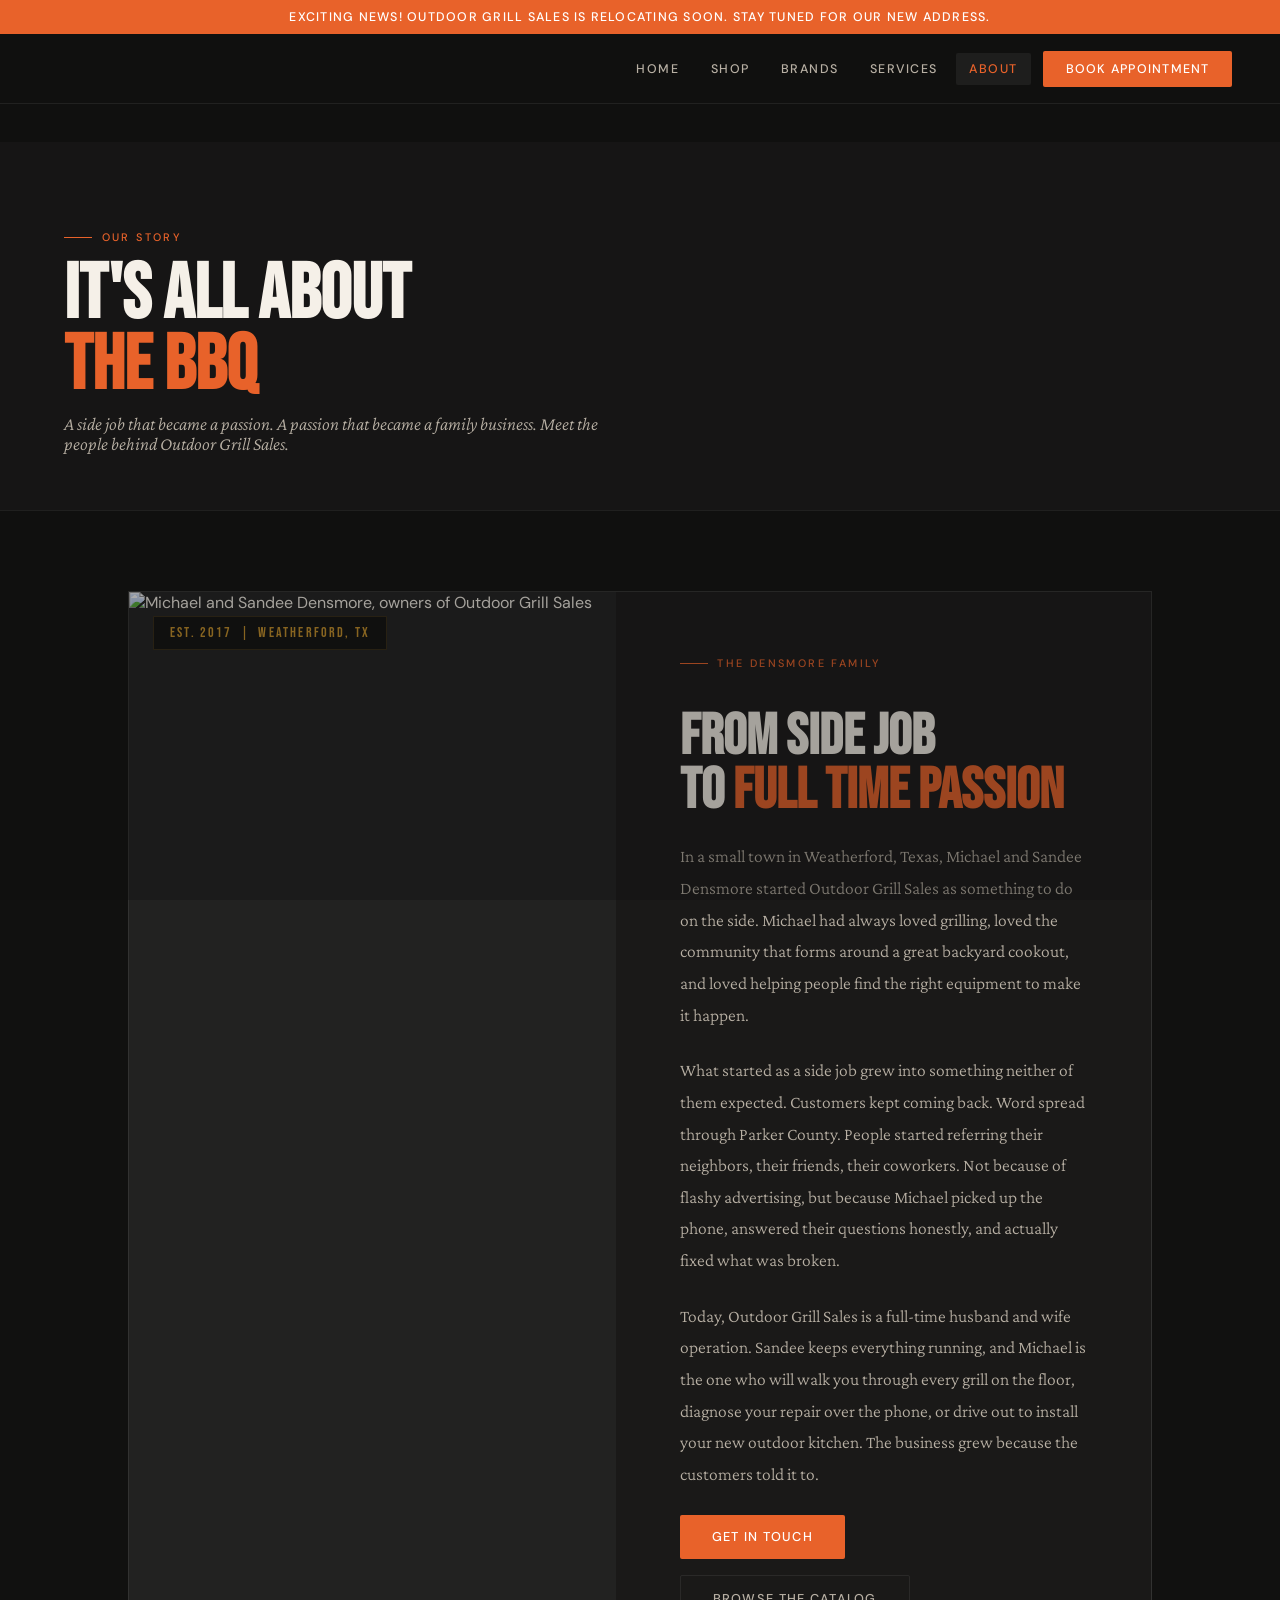
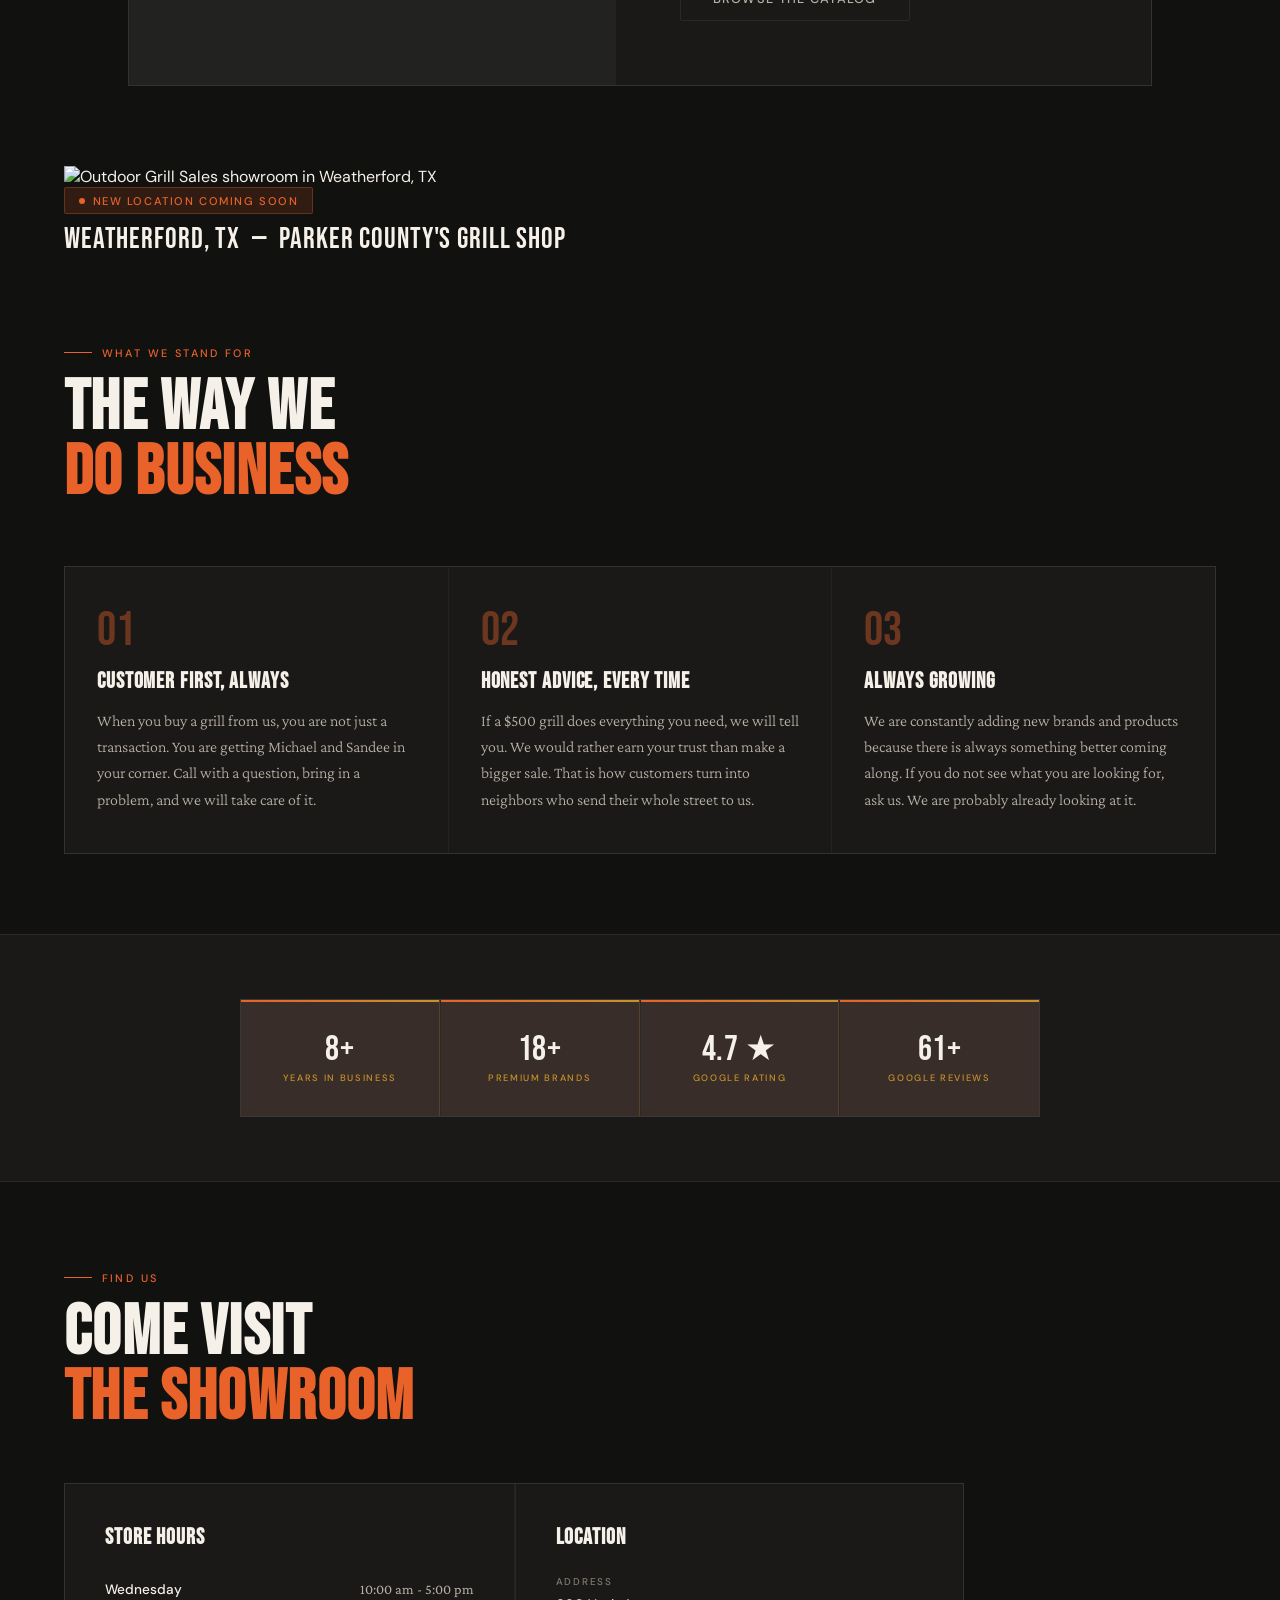
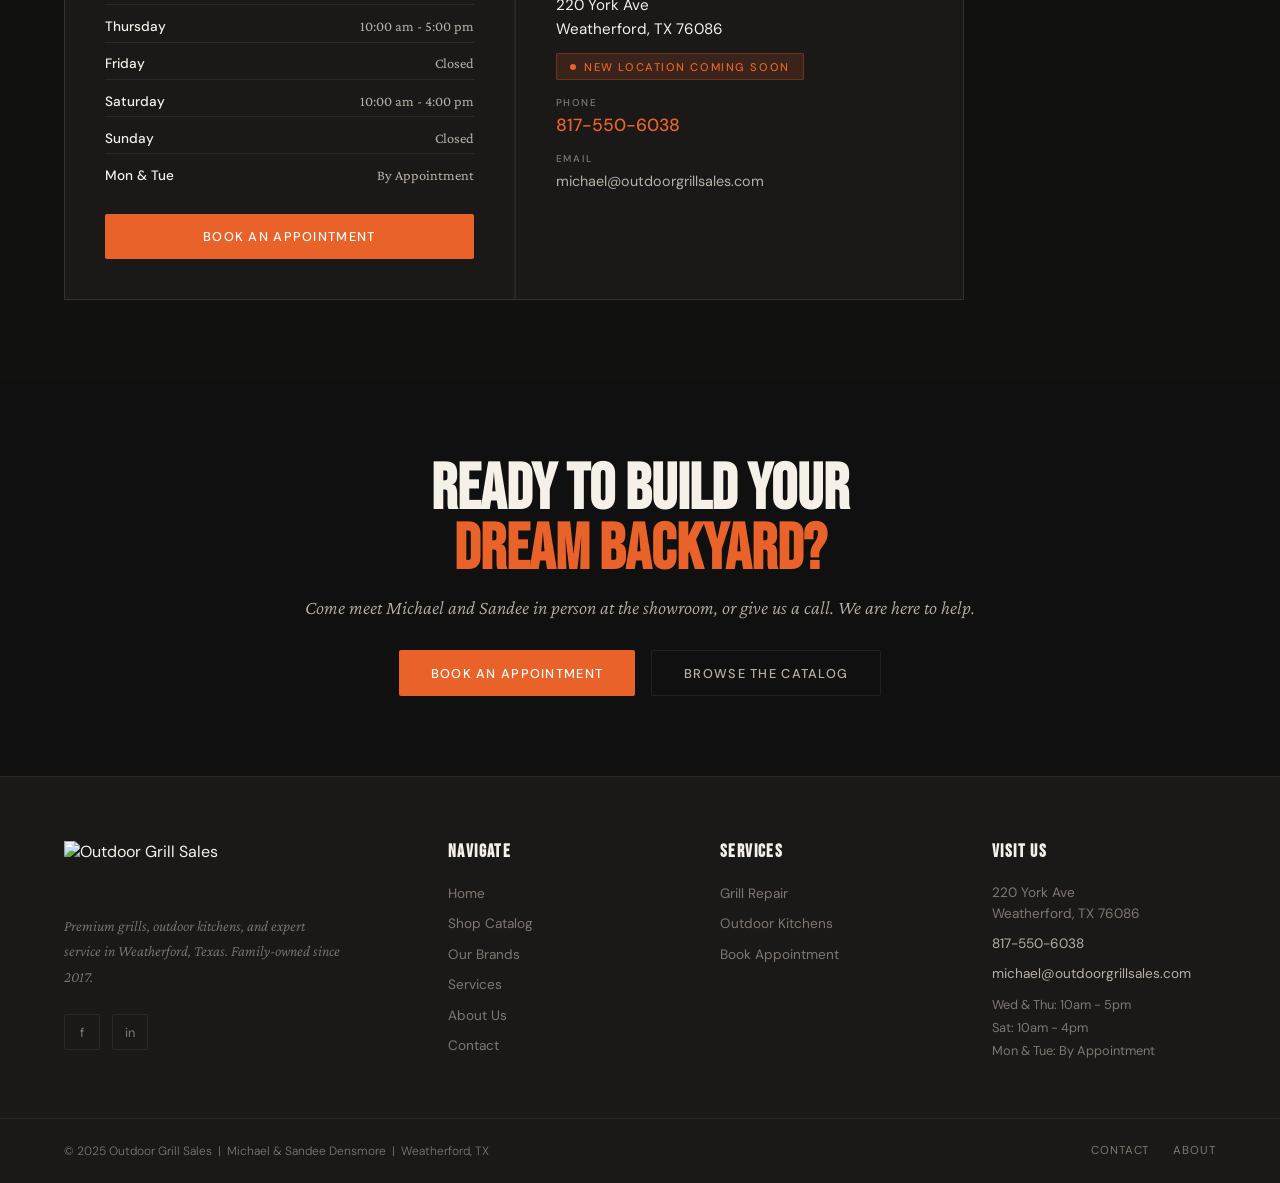
==== about.html @ 281641bd "Update about.html" ====
<!DOCTYPE html>
<html lang="en">
<head>
  <meta charset="UTF-8">
  <meta name="viewport" content="width=device-width, initial-scale=1.0">
  <title>About Michael &amp; Sandee | Outdoor Grill Sales — Weatherford, TX</title>
  <meta name="description" content="Meet Michael and Sandee Densmore, the husband and wife team behind Outdoor Grill Sales in Weatherford, TX. Family-owned and customer-first since 2017.">
  <link rel="stylesheet" href="style.css">
  <link rel="icon" href="assets/logo.png" type="image/png">
</head>
<body>

<div id="progress-bar"></div>
<div id="announce-banner" style="display:none;"><span class="banner-text"></span></div>

<nav>
  <a href="index.html" class="nav-logo">
    <img src="assets/logo.png" alt="Outdoor Grill Sales" onerror="this.style.display='none'">
  </a>
  <ul class="nav-links">
    <li><a href="index.html">Home</a></li>
    <li><a href="catalog.html">Shop</a></li>
    <li><a href="brands.html">Brands</a></li>
    <li><a href="services.html">Services</a></li>
    <li><a href="about.html" class="active">About</a></li>
    <li><a href="contact.html" class="nav-cta">Book Appointment</a></li>
  </ul>
  <button class="nav-hamburger" id="nav-hamburger" aria-label="Open menu">
    <span></span><span></span><span></span>
  </button>
</nav>

<div class="nav-drawer" id="nav-drawer">
  <a href="index.html">Home</a>
  <a href="catalog.html">Shop</a>
  <a href="brands.html">Brands</a>
  <a href="services.html">Services</a>
  <a href="about.html" class="active">About</a>
  <a href="contact.html" class="drawer-cta">Book Appointment</a>
  <span class="drawer-contact">817-550-6038 &nbsp;|&nbsp; Weatherford, TX</span>
</div>

<div class="page-top">

  <div class="page-hero">
    <div class="page-hero-content">
      <div class="section-label">Our Story</div>
      <h1 class="page-hero-title">It's All About<br><span>the BBQ</span></h1>
      <p class="page-hero-sub">A side job that became a passion. A passion that became a family business. Meet the people behind Outdoor Grill Sales.</p>
    </div>
  </div>

  <!-- STORY SECTION -->
  <section style="padding:5rem 4rem;">
    <div class="about-story reveal">
      <div class="about-story-img">
        <img src="assets/michael-sandee.jpg" alt="Michael and Sandee Densmore, owners of Outdoor Grill Sales">
        <div class="about-story-badge">Est. 2017 &nbsp;|&nbsp; Weatherford, TX</div>
      </div>
      <div class="about-story-content">
        <div class="section-label">The Densmore Family</div>
        <h2>From Side Job<br>to <span>Full Time Passion</span></h2>
        <p>
          In a small town in Weatherford, Texas, Michael and Sandee Densmore started Outdoor Grill Sales as something to do on the side. Michael had always loved grilling, loved the community that forms around a great backyard cookout, and loved helping people find the right equipment to make it happen.
        </p>
        <p>
          What started as a side job grew into something neither of them expected. Customers kept coming back. Word spread through Parker County. People started referring their neighbors, their friends, their coworkers. Not because of flashy advertising, but because Michael picked up the phone, answered their questions honestly, and actually fixed what was broken.
        </p>
        <p>
          Today, Outdoor Grill Sales is a full-time husband and wife operation. Sandee keeps everything running, and Michael is the one who will walk you through every grill on the floor, diagnose your repair over the phone, or drive out to install your new outdoor kitchen. The business grew because the customers told it to.
        </p>
        <div style="display:flex; gap:1rem; flex-wrap:wrap;">
          <a href="contact.html" class="btn-primary">Get in Touch</a>
          <a href="catalog.html" class="btn-ghost">Browse the Catalog</a>
        </div>
      </div>
    </div>
  </section>

  <!-- STORE PHOTO -->
  <section style="padding:0 4rem;">
    <div class="store-front-wrap">
      <img src="assets/store-front.jpg" alt="Outdoor Grill Sales showroom in Weatherford, TX">
      <div style="position:absolute; inset:0; background:rgba(17,17,16,0.35);"></div>
      <div class="store-badge">
        <div class="relocating-badge">New Location Coming Soon</div>
        <div style="font-family:'Bebas Neue',sans-serif; font-size:1.8rem; letter-spacing:0.03em; margin-top:0.5rem;">Weatherford, TX &nbsp;&mdash;&nbsp; Parker County's Grill Shop</div>
      </div>
    </div>
  </section>

  <!-- VALUES -->
  <section style="padding:5rem 4rem;">
    <div class="section-label reveal">What We Stand For</div>
    <h2 class="section-title reveal reveal-delay-1">The Way We<br><span>Do Business</span></h2>
    <div style="height:2.5rem;"></div>
    <div class="about-values reveal reveal-delay-2" style="margin:0;">
      <div class="about-value">
        <div class="about-value-num">01</div>
        <h3>Customer First, Always</h3>
        <p>When you buy a grill from us, you are not just a transaction. You are getting Michael and Sandee in your corner. Call with a question, bring in a problem, and we will take care of it.</p>
      </div>
      <div class="about-value">
        <div class="about-value-num">02</div>
        <h3>Honest Advice, Every Time</h3>
        <p>If a $500 grill does everything you need, we will tell you. We would rather earn your trust than make a bigger sale. That is how customers turn into neighbors who send their whole street to us.</p>
      </div>
      <div class="about-value">
        <div class="about-value-num">03</div>
        <h3>Always Growing</h3>
        <p>We are constantly adding new brands and products because there is always something better coming along. If you do not see what you are looking for, ask us. We are probably already looking at it.</p>
      </div>
    </div>
  </section>

  <!-- STATS BAND -->
  <section style="padding:4rem; background:var(--charcoal-2); border-top:1px solid var(--border); border-bottom:1px solid var(--border);">
    <div style="display:grid; grid-template-columns:repeat(auto-fit, minmax(160px, 1fr)); gap:1px; background:var(--border); border:1px solid var(--border); max-width:800px; margin:0 auto;">
      <div class="hero-stat reveal" style="text-align:center; padding:2rem;">
        <div class="hero-stat-num" data-count="8" data-suffix="+" data-duration="1400">8+</div>
        <div class="hero-stat-label">Years in Business</div>
      </div>
      <div class="hero-stat reveal reveal-delay-1" style="text-align:center; padding:2rem;">
        <div class="hero-stat-num" data-count="18" data-suffix="+" data-duration="1500">18+</div>
        <div class="hero-stat-label">Premium Brands</div>
      </div>
      <div class="hero-stat reveal reveal-delay-2" style="text-align:center; padding:2rem;">
        <div class="hero-stat-num">4.7 &#9733;</div>
        <div class="hero-stat-label">Google Rating</div>
      </div>
      <div class="hero-stat reveal reveal-delay-3" style="text-align:center; padding:2rem; border-right:none;">
        <div class="hero-stat-num" data-count="61" data-suffix="+" data-duration="1600">61+</div>
        <div class="hero-stat-label">Google Reviews</div>
      </div>
    </div>
  </section>

  <!-- HOURS AND LOCATION -->
  <section style="padding:5rem 4rem;">
    <div class="section-label reveal">Find Us</div>
    <h2 class="section-title reveal reveal-delay-1">Come Visit<br><span>the Showroom</span></h2>
    <div style="height:2rem;"></div>
    <div style="display:grid; grid-template-columns:1fr 1fr; gap:1px; background:var(--border); border:1px solid var(--border); max-width:900px;" class="reveal reveal-delay-2">
      <div style="background:var(--charcoal-2); padding:2.5rem;">
        <h3 style="font-family:'Bebas Neue',sans-serif; font-size:1.4rem; letter-spacing:0.04em; margin-bottom:1.5rem;">Store Hours</h3>
        <div class="hours-grid">
          <div class="hours-row"><span class="day">Wednesday</span><span class="time">10:00 am - 5:00 pm</span></div>
          <div class="hours-row"><span class="day">Thursday</span><span class="time">10:00 am - 5:00 pm</span></div>
          <div class="hours-row"><span class="day">Friday</span><span class="time">Closed</span></div>
          <div class="hours-row"><span class="day">Saturday</span><span class="time">10:00 am - 4:00 pm</span></div>
          <div class="hours-row"><span class="day">Sunday</span><span class="time">Closed</span></div>
          <div class="hours-row"><span class="day">Mon &amp; Tue</span><span class="time">By Appointment</span></div>
        </div>
        <div style="margin-top:1.5rem;">
          <a href="contact.html" class="btn-primary" style="width:100%; justify-content:center;">Book an Appointment</a>
        </div>
      </div>
      <div style="background:var(--charcoal-2); padding:2.5rem; border-left:1px solid var(--border);">
        <h3 style="font-family:'Bebas Neue',sans-serif; font-size:1.4rem; letter-spacing:0.04em; margin-bottom:1.5rem;">Location</h3>
        <div style="display:flex; flex-direction:column; gap:1rem;">
          <div>
            <div style="font-size:0.62rem; letter-spacing:0.18em; text-transform:uppercase; color:var(--text-dim); margin-bottom:0.3rem; font-weight:500;">Address</div>
            <div style="font-size:0.95rem; line-height:1.6;">220 York Ave<br>Weatherford, TX 76086</div>
            <div class="relocating-badge" style="margin-top:0.75rem;">New Location Coming Soon</div>
          </div>
          <div>
            <div style="font-size:0.62rem; letter-spacing:0.18em; text-transform:uppercase; color:var(--text-dim); margin-bottom:0.3rem; font-weight:500;">Phone</div>
            <a href="tel:8175506038" style="font-size:1.1rem; color:var(--ember); font-weight:500;">817-550-6038</a>
          </div>
          <div>
            <div style="font-size:0.62rem; letter-spacing:0.18em; text-transform:uppercase; color:var(--text-dim); margin-bottom:0.3rem; font-weight:500;">Email</div>
            <a href="mailto:michael@outdoorgrillsales.com" style="font-size:0.9rem; color:var(--text-muted); transition:color 0.2s;" onmouseover="this.style.color='var(--ember)'" onmouseout="this.style.color='var(--text-muted)'">michael@outdoorgrillsales.com</a>
          </div>
        </div>
      </div>
    </div>
  </section>

  <!-- CTA -->
  <div class="cta-band">
    <div class="cta-band-content">
      <h2>Ready to Build Your<br><span style="color:var(--ember);">Dream Backyard?</span></h2>
      <p>Come meet Michael and Sandee in person at the showroom, or give us a call. We are here to help.</p>
      <div class="cta-band-actions">
        <a href="contact.html" class="btn-primary">Book an Appointment</a>
        <a href="catalog.html" class="btn-ghost">Browse the Catalog</a>
      </div>
    </div>
  </div>

</div>

<footer>
  <div class="footer-top">
    <div class="footer-brand">
      <img src="assets/logo.png" alt="Outdoor Grill Sales">
      <p>Premium grills, outdoor kitchens, and expert service in Weatherford, Texas. Family-owned since 2017.</p>
      <div class="footer-social">
        <a href="https://www.facebook.com/outdoorgrillsales" target="_blank" rel="noopener" title="Facebook">f</a>
        <a href="https://www.instagram.com/outdoorgrillsales1" target="_blank" rel="noopener" title="Instagram">in</a>
      </div>
    </div>
    <div class="footer-col">
      <h4>Navigate</h4>
      <ul>
        <li><a href="index.html">Home</a></li>
        <li><a href="catalog.html">Shop Catalog</a></li>
        <li><a href="brands.html">Our Brands</a></li>
        <li><a href="services.html">Services</a></li>
        <li><a href="about.html">About Us</a></li>
        <li><a href="contact.html">Contact</a></li>
      </ul>
    </div>
    <div class="footer-col">
      <h4>Services</h4>
      <ul>
        <li><a href="services.html">Grill Repair</a></li>
        <li><a href="services.html#install">Outdoor Kitchens</a></li>
        <li><a href="contact.html">Book Appointment</a></li>
      </ul>
    </div>
    <div class="footer-col">
      <h4>Visit Us</h4>
      <div class="footer-contact-item">220 York Ave<br>Weatherford, TX 76086</div>
      <div class="footer-contact-item"><a href="tel:8175506038">817-550-6038</a></div>
      <div class="footer-contact-item"><a href="mailto:michael@outdoorgrillsales.com">michael@outdoorgrillsales.com</a></div>
      <div class="footer-contact-item" style="margin-top:0.5rem; font-size:0.8rem; line-height:1.8; color:var(--text-dim);">
        Wed &amp; Thu: 10am - 5pm<br>Sat: 10am - 4pm<br>Mon &amp; Tue: By Appointment
      </div>
    </div>
  </div>
  <div class="footer-bottom">
    <div class="footer-copy">&copy; 2025 Outdoor Grill Sales &nbsp;|&nbsp; Michael &amp; Sandee Densmore &nbsp;|&nbsp; Weatherford, TX</div>
    <div class="footer-bottom-links"><a href="contact.html">Contact</a><a href="about.html">About</a></div>
  </div>
</footer>

<button id="back-top" aria-label="Back to top">&#8593;</button>
<script src="nav.js"></script>
<script src="script.js"></script>
</body>
</html>
---- style.css ----
/* ============================================================
   OUTDOOR GRILL SALES — style.css
   Warm, premium, Texas outdoor living aesthetic
   Fonts: Bebas Neue (headlines) + Crimson Pro (body)
   ============================================================ */

@import url('https://fonts.googleapis.com/css2?family=Bebas+Neue&family=Crimson+Pro:ital,wght@0,300;0,400;0,500;0,600;1,300;1,400&family=DM+Sans:wght@300;400;500&display=swap');

/* ─────────────────────────────────────────────
   CSS VARIABLES
   ───────────────────────────────────────────── */
:root {
  --ember:        #E8622A;
  --ember-light:  #F07848;
  --ember-dim:    #A04018;
  --ember-glow:   rgba(232, 98, 42, 0.15);
  --gold:         #C8922A;
  --gold-light:   #DBA840;
  --charcoal:     #111110;
  --charcoal-2:   #1A1918;
  --charcoal-3:   #222120;
  --charcoal-4:   #2C2B29;
  --smoke:        #3A3835;
  --border:       rgba(255, 255, 255, 0.07);
  --border-warm:  rgba(200, 146, 42, 0.2);
  --text:         #F5F0E8;
  --text-muted:   #B8B0A4;
  --text-dim:     #807870;
  --white:        #FFFFFF;
}

/* ─────────────────────────────────────────────
   RESET & BASE
   ───────────────────────────────────────────── */
*, *::before, *::after {
  box-sizing: border-box;
  margin: 0;
  padding: 0;
}

html {
  scroll-behavior: smooth;
  font-size: 16px;
}

body {
  font-family: 'DM Sans', sans-serif;
  background: var(--charcoal);
  color: var(--text);
  overflow-x: hidden;
  -webkit-font-smoothing: antialiased;
  -moz-osx-font-smoothing: grayscale;
}

img {
  max-width: 100%;
  display: block;
}

a {
  text-decoration: none;
  color: inherit;
}

ul {
  list-style: none;
}

/* ─────────────────────────────────────────────
   SCROLL PROGRESS BAR
   ───────────────────────────────────────────── */
#progress-bar {
  position: fixed;
  top: 0; left: 0;
  z-index: 300;
  height: 3px;
  width: 0%;
  background: linear-gradient(90deg, var(--ember), var(--gold));
  transition: width 0.1s linear;
}

/* ─────────────────────────────────────────────
   ANNOUNCEMENT BANNER (relocation notice)
   ───────────────────────────────────────────── */
#announce-banner {
  background: var(--ember);
  color: #fff;
  text-align: center;
  padding: 0.55rem 2rem;
  font-size: 0.78rem;
  letter-spacing: 0.1em;
  text-transform: uppercase;
  font-weight: 500;
  position: relative;
  z-index: 200;
}

#announce-banner a {
  color: #fff;
  text-decoration: underline;
  text-underline-offset: 3px;
}

/* ─────────────────────────────────────────────
   NAVIGATION
   ───────────────────────────────────────────── */
nav {
  position: fixed;
  top: 0; left: 0; right: 0;
  z-index: 100;
  display: flex;
  align-items: center;
  justify-content: space-between;
  padding: 0 3rem;
  height: 72px;
  background: rgba(17, 17, 16, 0.95);
  backdrop-filter: blur(16px);
  -webkit-backdrop-filter: blur(16px);
  border-bottom: 1px solid var(--border);
  transition: height 0.3s, background 0.3s;
}

nav.scrolled {
  height: 60px;
  background: rgba(17, 17, 16, 0.98);
}

/* Offset for announcement banner */
nav.has-banner {
  top: 36px;
}

.nav-logo img {
  height: 52px;
  width: auto;
  transition: height 0.3s;
}

nav.scrolled .nav-logo img {
  height: 42px;
}

.nav-links {
  display: flex;
  align-items: center;
  gap: 0.25rem;
}

.nav-links a {
  font-size: 0.78rem;
  letter-spacing: 0.12em;
  text-transform: uppercase;
  color: var(--text-muted);
  padding: 0.5rem 0.85rem;
  border-radius: 2px;
  transition: color 0.2s, background 0.2s;
  font-weight: 500;
  white-space: nowrap;
}

.nav-links a:hover,
.nav-links a.active {
  color: var(--text);
  background: rgba(255,255,255,0.06);
}

.nav-links a.active {
  color: var(--ember);
}

.nav-cta {
  background: var(--ember);
  color: #fff !important;
  padding: 0.6rem 1.4rem !important;
  border-radius: 2px;
  font-size: 0.78rem !important;
  letter-spacing: 0.1em !important;
  font-weight: 500 !important;
  transition: background 0.2s, transform 0.15s !important;
  margin-left: 0.5rem;
}

.nav-cta:hover {
  background: var(--ember-light) !important;
  transform: translateY(-1px);
  color: #fff !important;
}

/* HAMBURGER */
.nav-hamburger {
  display: none;
  flex-direction: column;
  gap: 5px;
  background: none;
  border: none;
  cursor: pointer;
  padding: 8px;
  z-index: 110;
}

.nav-hamburger span {
  display: block;
  width: 24px;
  height: 2px;
  background: var(--text);
  border-radius: 2px;
  transition: transform 0.3s, opacity 0.3s, width 0.3s;
  transform-origin: center;
}

.nav-hamburger.open span:nth-child(1) {
  transform: translateY(7px) rotate(45deg);
}

.nav-hamburger.open span:nth-child(2) {
  opacity: 0;
  width: 0;
}

.nav-hamburger.open span:nth-child(3) {
  transform: translateY(-7px) rotate(-45deg);
}

/* MOBILE MENU DRAWER */
.nav-drawer {
  display: none;
  position: fixed;
  top: 0; left: 0; right: 0; bottom: 0;
  background: var(--charcoal-2);
  z-index: 99;
  flex-direction: column;
  justify-content: center;
  align-items: center;
  gap: 0;
  opacity: 0;
  pointer-events: none;
  transition: opacity 0.3s;
  overflow-y: auto;
}

.nav-drawer.open {
  opacity: 1;
  pointer-events: auto;
}

.nav-drawer a {
  font-family: 'Bebas Neue', sans-serif;
  font-size: 2.6rem;
  letter-spacing: 0.06em;
  color: var(--text-muted);
  padding: 0.6rem 2rem;
  width: 100%;
  text-align: center;
  border-bottom: 1px solid var(--border);
  transition: color 0.2s, background 0.2s;
}

.nav-drawer a:first-child {
  border-top: 1px solid var(--border);
}

.nav-drawer a:hover,
.nav-drawer a.active {
  color: var(--ember);
  background: rgba(232, 98, 42, 0.06);
}

.nav-drawer .drawer-cta {
  margin-top: 1.5rem;
  background: var(--ember);
  color: #fff;
  border-radius: 2px;
  font-size: 1.4rem;
  letter-spacing: 0.1em;
  border-bottom: none;
  padding: 0.8rem 3rem;
  width: auto;
}

.nav-drawer .drawer-contact {
  margin-top: 1rem;
  font-family: 'DM Sans', sans-serif;
  font-size: 0.85rem;
  color: var(--text-dim);
  letter-spacing: 0.05em;
  border: none;
  padding: 0.5rem 2rem;
}

/* ─────────────────────────────────────────────
   PAGE OFFSET (accounts for fixed nav + banner)
   ───────────────────────────────────────────── */
.page-top {
  padding-top: 108px; /* 36px banner + 72px nav */
}

.page-top-no-banner {
  padding-top: 72px;
}

/* ─────────────────────────────────────────────
   SHARED SECTION STYLES
   ───────────────────────────────────────────── */
section {
  padding: 6rem 4rem;
}

.section-label {
  display: inline-flex;
  align-items: center;
  gap: 0.6rem;
  font-size: 0.68rem;
  letter-spacing: 0.22em;
  text-transform: uppercase;
  color: var(--ember);
  margin-bottom: 1rem;
  font-weight: 500;
}

.section-label::before {
  content: '';
  display: block;
  width: 28px;
  height: 1px;
  background: var(--ember);
}

.section-title {
  font-family: 'Bebas Neue', sans-serif;
  font-size: clamp(2.8rem, 5.5vw, 4.8rem);
  line-height: 0.93;
  letter-spacing: 0.02em;
  margin-bottom: 1.2rem;
}

.section-title span {
  color: var(--ember);
}

.section-subtitle {
  font-family: 'Crimson Pro', serif;
  font-size: 1.15rem;
  color: var(--text-muted);
  line-height: 1.7;
  max-width: 580px;
  font-weight: 300;
  font-style: italic;
}

/* ─────────────────────────────────────────────
   BUTTONS
   ───────────────────────────────────────────── */
.btn-primary {
  display: inline-flex;
  align-items: center;
  gap: 0.5rem;
  background: var(--ember);
  color: #fff;
  padding: 0.85rem 2rem;
  border-radius: 2px;
  font-size: 0.8rem;
  font-weight: 500;
  letter-spacing: 0.1em;
  text-transform: uppercase;
  border: none;
  cursor: pointer;
  transition: background 0.2s, transform 0.15s;
  text-decoration: none;
}

.btn-primary:hover {
  background: var(--ember-light);
  transform: translateY(-2px);
  color: #fff;
}

.btn-ghost {
  display: inline-flex;
  align-items: center;
  gap: 0.5rem;
  background: transparent;
  color: var(--text-muted);
  padding: 0.85rem 2rem;
  border-radius: 2px;
  font-size: 0.8rem;
  font-weight: 500;
  letter-spacing: 0.1em;
  text-transform: uppercase;
  border: 1px solid var(--border);
  cursor: pointer;
  transition: color 0.2s, border-color 0.2s, transform 0.15s;
  text-decoration: none;
}

.btn-ghost:hover {
  color: var(--text);
  border-color: rgba(255,255,255,0.2);
  transform: translateY(-2px);
}

.btn-gold {
  display: inline-flex;
  align-items: center;
  gap: 0.5rem;
  background: var(--gold);
  color: var(--charcoal);
  padding: 0.85rem 2rem;
  border-radius: 2px;
  font-size: 0.8rem;
  font-weight: 500;
  letter-spacing: 0.1em;
  text-transform: uppercase;
  border: none;
  cursor: pointer;
  transition: background 0.2s, transform 0.15s;
  text-decoration: none;
}

.btn-gold:hover {
  background: var(--gold-light);
  transform: translateY(-2px);
}

/* ─────────────────────────────────────────────
   MARQUEE STRIP
   ───────────────────────────────────────────── */
.marquee-strip {
  border-top: 1px solid var(--border);
  border-bottom: 1px solid var(--border);
  overflow: hidden;
  padding: 0.95rem 0;
  background: var(--charcoal-2);
}

.marquee-track {
  display: flex;
  width: max-content;
  animation: marquee 28s linear infinite;
}

.marquee-item {
  display: flex;
  align-items: center;
  gap: 2rem;
  padding: 0 2.5rem;
  font-size: 0.7rem;
  letter-spacing: 0.2em;
  text-transform: uppercase;
  color: var(--text-muted);
  white-space: nowrap;
  font-weight: 500;
}

.marquee-dot {
  width: 4px;
  height: 4px;
  border-radius: 50%;
  background: var(--ember);
  flex-shrink: 0;
}

@keyframes marquee {
  from { transform: translateX(0); }
  to   { transform: translateX(-50%); }
}

/* ─────────────────────────────────────────────
   HERO (index.html)
   ───────────────────────────────────────────── */
.hero {
  position: relative;
  min-height: 100vh;
  min-height: 100dvh;
  display: flex;
  align-items: center;
  padding: 8rem 4rem 5rem;
  overflow: hidden;
}

.hero-bg {
  position: absolute;
  inset: 0;
  background-image: url('assets/hero-bg.jpg');
  background-size: cover;
  background-position: center;
  background-attachment: fixed;
  z-index: 0;
}

.hero-overlay {
  position: absolute;
  inset: 0;
  background: linear-gradient(
    105deg,
    rgba(17,17,16,0.92) 0%,
    rgba(17,17,16,0.75) 55%,
    rgba(232,98,42,0.08) 100%
  );
  z-index: 1;
}

.hero-content {
  position: relative;
  z-index: 2;
  max-width: 820px;
}

.hero-eyebrow {
  display: inline-flex;
  align-items: center;
  gap: 0.7rem;
  font-size: 0.72rem;
  letter-spacing: 0.25em;
  text-transform: uppercase;
  color: var(--gold);
  margin-bottom: 1.5rem;
  font-weight: 500;
}

.hero-eyebrow::before {
  content: '';
  display: block;
  width: 36px;
  height: 1px;
  background: var(--gold);
}

.hero-title {
  font-family: 'Bebas Neue', sans-serif;
  font-size: clamp(4.5rem, 11vw, 9rem);
  line-height: 0.88;
  letter-spacing: 0.01em;
  margin-bottom: 1.8rem;
}

.hero-title .outline {
  -webkit-text-stroke: 2px rgba(245, 240, 232, 0.35);
  color: transparent;
}

.hero-title .ember {
  color: var(--ember);
}

.hero-sub {
  font-family: 'Crimson Pro', serif;
  font-size: 1.25rem;
  line-height: 1.7;
  color: var(--text-muted);
  max-width: 500px;
  margin-bottom: 2.5rem;
  font-weight: 300;
  font-style: italic;
}

.hero-actions {
  display: flex;
  gap: 1rem;
  align-items: center;
  flex-wrap: wrap;
  margin-bottom: 3.5rem;
}

.hero-stats {
  display: flex;
  gap: 0;
  border: 1px solid var(--border-warm);
  width: fit-content;
}

.hero-stat {
  padding: 1.2rem 2.2rem;
  background: rgba(232,98,42,0.07);
  border-right: 1px solid var(--border-warm);
  text-align: center;
  position: relative;
}

.hero-stat::before {
  content: '';
  position: absolute;
  top: 0; left: 0; right: 0;
  height: 2px;
  background: linear-gradient(90deg, var(--ember), var(--gold));
}

.hero-stat:last-child {
  border-right: none;
}

.hero-stat-num {
  font-family: 'Bebas Neue', sans-serif;
  font-size: 2.2rem;
  line-height: 1;
  color: var(--text);
  letter-spacing: 0.02em;
}

.hero-stat-label {
  font-size: 0.58rem;
  letter-spacing: 0.18em;
  text-transform: uppercase;
  color: var(--gold);
  margin-top: 0.3rem;
  font-weight: 500;
}

/* Floating scroll cue */
.hero-scroll {
  position: absolute;
  bottom: 2.5rem;
  left: 50%;
  transform: translateX(-50%);
  z-index: 2;
  display: flex;
  flex-direction: column;
  align-items: center;
  gap: 0.5rem;
  font-size: 0.6rem;
  letter-spacing: 0.2em;
  text-transform: uppercase;
  color: var(--text-dim);
  animation: float 2.5s ease-in-out infinite;
}

.hero-scroll::after {
  content: '';
  display: block;
  width: 1px;
  height: 40px;
  background: linear-gradient(to bottom, var(--ember), transparent);
}

@keyframes float {
  0%, 100% { transform: translateX(-50%) translateY(0); }
  50%       { transform: translateX(-50%) translateY(6px); }
}

/* ─────────────────────────────────────────────
   SERVICES STRIP (3 pillars on homepage)
   ───────────────────────────────────────────── */
.services-strip {
  display: grid;
  grid-template-columns: repeat(3, 1fr);
  gap: 1px;
  background: var(--border);
  border: 1px solid var(--border);
  margin: 0 4rem;
}

.service-pillar {
  background: var(--charcoal-2);
  padding: 2.5rem 2rem;
  display: flex;
  flex-direction: column;
  gap: 1rem;
  transition: background 0.25s;
  position: relative;
  overflow: hidden;
}

.service-pillar::before {
  content: '';
  position: absolute;
  top: 0; left: 0; right: 0;
  height: 3px;
  background: var(--ember);
  transform: scaleX(0);
  transform-origin: left;
  transition: transform 0.4s ease;
}

.service-pillar:hover {
  background: var(--charcoal-3);
}

.service-pillar:hover::before {
  transform: scaleX(1);
}

.service-icon {
  width: 48px;
  height: 48px;
  border: 1px solid var(--border-warm);
  border-radius: 2px;
  display: flex;
  align-items: center;
  justify-content: center;
}

.service-icon svg {
  width: 22px;
  height: 22px;
  stroke: var(--ember);
  fill: none;
  stroke-width: 1.5;
  stroke-linecap: round;
  stroke-linejoin: round;
}

.service-pillar h3 {
  font-family: 'Bebas Neue', sans-serif;
  font-size: 1.6rem;
  letter-spacing: 0.04em;
  line-height: 1;
}

.service-pillar p {
  font-family: 'Crimson Pro', serif;
  font-size: 1rem;
  color: var(--text-muted);
  line-height: 1.65;
  font-weight: 300;
  flex: 1;
}

.service-pillar a {
  display: inline-flex;
  align-items: center;
  gap: 0.4rem;
  font-size: 0.72rem;
  letter-spacing: 0.12em;
  text-transform: uppercase;
  color: var(--ember);
  font-weight: 500;
  transition: gap 0.2s;
  margin-top: 0.5rem;
}

.service-pillar a:hover {
  gap: 0.7rem;
}

.service-pillar a svg {
  width: 12px;
  height: 12px;
  stroke: var(--ember);
  stroke-width: 2;
}

/* ─────────────────────────────────────────────
   BRAND TRUST STRIP
   ───────────────────────────────────────────── */
.brand-strip-section {
  padding: 4rem;
  background: var(--charcoal-2);
  border-top: 1px solid var(--border);
  border-bottom: 1px solid var(--border);
}

.brand-strip-label {
  text-align: center;
  font-size: 0.65rem;
  letter-spacing: 0.25em;
  text-transform: uppercase;
  color: var(--text-dim);
  margin-bottom: 2.5rem;
  font-weight: 500;
}

.brand-strip-grid {
  display: flex;
  flex-wrap: wrap;
  justify-content: center;
  align-items: center;
  gap: 1.5rem 3rem;
}

.brand-strip-item {
  opacity: 0.45;
  transition: opacity 0.3s;
  filter: grayscale(100%) brightness(1.8);
}

.brand-strip-item:hover {
  opacity: 1;
  filter: grayscale(0%);
}

.brand-strip-item img {
  height: 32px;
  width: auto;
  object-fit: contain;
}

/* ─────────────────────────────────────────────
   ABOUT PREVIEW (homepage)
   ───────────────────────────────────────────── */
.about-preview {
  display: grid;
  grid-template-columns: 1fr 1fr;
  gap: 0;
  background: var(--border);
  border: 1px solid var(--border);
  margin: 0 4rem;
}

.about-preview-img {
  position: relative;
  overflow: hidden;
  min-height: 480px;
}

.about-preview-img img {
  width: 100%;
  height: 100%;
  object-fit: cover;
  object-position: center top;
  transition: transform 0.6s ease;
}

.about-preview:hover .about-preview-img img {
  transform: scale(1.03);
}

.about-preview-badge {
  position: absolute;
  bottom: 1.5rem;
  left: 1.5rem;
  background: var(--ember);
  color: #fff;
  font-family: 'Bebas Neue', sans-serif;
  font-size: 0.9rem;
  letter-spacing: 0.12em;
  padding: 0.5rem 1rem;
  border-radius: 1px;
}

.about-preview-content {
  background: var(--charcoal-2);
  padding: 3.5rem;
  display: flex;
  flex-direction: column;
  justify-content: center;
  gap: 1.5rem;
}

.about-preview-content blockquote {
  font-family: 'Crimson Pro', serif;
  font-size: 1.35rem;
  line-height: 1.65;
  color: var(--text-muted);
  font-style: italic;
  font-weight: 300;
  padding-left: 1.2rem;
  border-left: 2px solid var(--ember);
}

.about-preview-content p {
  font-family: 'Crimson Pro', serif;
  font-size: 1.05rem;
  line-height: 1.7;
  color: var(--text-muted);
  font-weight: 300;
}

/* ─────────────────────────────────────────────
   GOOGLE REVIEWS SECTION
   ───────────────────────────────────────────── */
.reviews-section {
  background: var(--charcoal-2);
}

.reviews-header {
  display: flex;
  align-items: flex-end;
  justify-content: space-between;
  margin-bottom: 3rem;
  flex-wrap: wrap;
  gap: 1rem;
}

.reviews-score {
  display: flex;
  align-items: center;
  gap: 1.5rem;
}

.reviews-big-num {
  font-family: 'Bebas Neue', sans-serif;
  font-size: 5rem;
  line-height: 1;
  color: var(--gold);
}

.reviews-stars {
  color: var(--gold);
  font-size: 1.4rem;
  letter-spacing: 0.08em;
  margin-bottom: 0.3rem;
}

.reviews-count {
  font-size: 0.8rem;
  color: var(--text-dim);
  letter-spacing: 0.06em;
}

.reviews-grid {
  display: grid;
  grid-template-columns: repeat(3, 1fr);
  gap: 1px;
  background: var(--border);
  border: 1px solid var(--border);
}

.review-card {
  background: var(--charcoal-3);
  padding: 2rem;
  display: flex;
  flex-direction: column;
  gap: 1rem;
  transition: background 0.25s;
}

.review-card:hover {
  background: var(--charcoal-4);
}

.review-stars {
  color: var(--gold);
  font-size: 0.85rem;
  letter-spacing: 0.08em;
}

.review-card blockquote {
  font-family: 'Crimson Pro', serif;
  font-size: 1rem;
  line-height: 1.7;
  color: var(--text-muted);
  font-style: italic;
  font-weight: 300;
  flex: 1;
}

.review-author {
  display: flex;
  align-items: center;
  gap: 0.75rem;
}

.review-avatar {
  width: 36px;
  height: 36px;
  border-radius: 50%;
  background: var(--ember-glow);
  border: 1px solid var(--border-warm);
  display: flex;
  align-items: center;
  justify-content: center;
  font-size: 0.7rem;
  font-weight: 500;
  color: var(--ember);
  flex-shrink: 0;
  letter-spacing: 0.05em;
}

.review-name {
  font-size: 0.82rem;
  font-weight: 500;
  color: var(--text);
}

.review-platform {
  font-size: 0.68rem;
  color: var(--text-dim);
  margin-top: 0.1rem;
  letter-spacing: 0.04em;
}

/* ─────────────────────────────────────────────
   CTA BAND
   ───────────────────────────────────────────── */
.cta-band {
  position: relative;
  padding: 5rem 4rem;
  background-image: url('assets/hero-bg.jpg');
  background-size: cover;
  background-position: center;
  background-attachment: fixed;
  overflow: hidden;
  text-align: center;
}

.cta-band::before {
  content: '';
  position: absolute;
  inset: 0;
  background: rgba(17,17,16,0.82);
}

.cta-band-content {
  position: relative;
  z-index: 1;
}

.cta-band h2 {
  font-family: 'Bebas Neue', sans-serif;
  font-size: clamp(2.5rem, 5vw, 4.5rem);
  margin-bottom: 1rem;
  line-height: 0.95;
}

.cta-band p {
  font-family: 'Crimson Pro', serif;
  font-size: 1.2rem;
  color: var(--text-muted);
  font-style: italic;
  margin-bottom: 2rem;
  font-weight: 300;
}

.cta-band-actions {
  display: flex;
  gap: 1rem;
  justify-content: center;
  flex-wrap: wrap;
}

/* ─────────────────────────────────────────────
   CATALOG PAGE
   ───────────────────────────────────────────── */
.page-hero {
  position: relative;
  padding: 5rem 4rem 3.5rem;
  background: var(--charcoal-2);
  border-bottom: 1px solid var(--border);
  overflow: hidden;
}

.page-hero::before {
  content: '';
  position: absolute;
  inset: 0;
  background-image: url('assets/hero-bg.jpg');
  background-size: cover;
  background-position: center;
  opacity: 0.08;
}

.page-hero-content {
  position: relative;
  z-index: 1;
}

.page-hero-title {
  font-family: 'Bebas Neue', sans-serif;
  font-size: clamp(3rem, 6vw, 5.5rem);
  line-height: 0.92;
  margin-bottom: 0.8rem;
}

.page-hero-title span {
  color: var(--ember);
}

.page-hero-sub {
  font-family: 'Crimson Pro', serif;
  font-size: 1.15rem;
  color: var(--text-muted);
  font-style: italic;
  max-width: 560px;
  font-weight: 300;
}

/* CATEGORY FILTER TABS */
.catalog-filter {
  display: flex;
  flex-wrap: wrap;
  gap: 0.5rem;
  padding: 2rem 4rem;
  background: var(--charcoal-2);
  border-bottom: 1px solid var(--border);
  position: sticky;
  top: 60px;
  z-index: 50;
}

.filter-btn {
  background: transparent;
  border: 1px solid var(--border);
  color: var(--text-muted);
  padding: 0.45rem 1rem;
  border-radius: 2px;
  font-size: 0.72rem;
  letter-spacing: 0.1em;
  text-transform: uppercase;
  cursor: pointer;
  transition: all 0.2s;
  font-family: 'DM Sans', sans-serif;
  font-weight: 500;
}

.filter-btn:hover,
.filter-btn.active {
  background: var(--ember);
  border-color: var(--ember);
  color: #fff;
}

/* CATEGORY SECTION */
.catalog-category {
  padding: 4rem;
  border-bottom: 1px solid var(--border);
}

.catalog-category-header {
  display: flex;
  align-items: flex-end;
  justify-content: space-between;
  margin-bottom: 2.5rem;
  flex-wrap: wrap;
  gap: 1rem;
}

.category-title {
  font-family: 'Bebas Neue', sans-serif;
  font-size: 2.8rem;
  line-height: 0.95;
  letter-spacing: 0.02em;
}

.category-count {
  font-size: 0.72rem;
  letter-spacing: 0.12em;
  text-transform: uppercase;
  color: var(--text-dim);
  font-weight: 500;
}

/* PRODUCT GRID */
.product-grid {
  display: grid;
  grid-template-columns: repeat(auto-fill, minmax(260px, 1fr));
  gap: 1px;
  background: var(--border);
  border: 1px solid var(--border);
}

.product-card {
  background: var(--charcoal-2);
  display: flex;
  flex-direction: column;
  transition: background 0.25s;
  position: relative;
  overflow: hidden;
}

.product-card::before {
  content: '';
  position: absolute;
  top: 0; left: 0; right: 0;
  height: 2px;
  background: var(--ember);
  transform: scaleX(0);
  transform-origin: left;
  transition: transform 0.35s ease;
  z-index: 1;
}

.product-card:hover {
  background: var(--charcoal-3);
}

.product-card:hover::before {
  transform: scaleX(1);
}

.product-card-img {
  width: 100%;
  aspect-ratio: 1;
  object-fit: contain;
  object-position: center;
  padding: 1.5rem;
  background: var(--charcoal-3);
  transition: transform 0.4s ease;
}

.product-card:hover .product-card-img {
  transform: scale(1.04);
}

.product-card-body {
  padding: 1.2rem 1.5rem 1.5rem;
  display: flex;
  flex-direction: column;
  gap: 0.5rem;
  flex: 1;
}

.product-brand {
  font-size: 0.62rem;
  letter-spacing: 0.18em;
  text-transform: uppercase;
  color: var(--ember);
  font-weight: 500;
}

.product-name {
  font-size: 0.92rem;
  font-weight: 500;
  color: var(--text);
  line-height: 1.4;
  flex: 1;
}

.product-price {
  font-family: 'Bebas Neue', sans-serif;
  font-size: 1.4rem;
  color: var(--gold);
  letter-spacing: 0.04em;
  margin-top: 0.3rem;
}

.product-cta {
  margin-top: 0.8rem;
  display: inline-flex;
  align-items: center;
  justify-content: center;
  gap: 0.4rem;
  background: transparent;
  border: 1px solid var(--border-warm);
  color: var(--gold);
  padding: 0.55rem 1rem;
  border-radius: 2px;
  font-size: 0.7rem;
  letter-spacing: 0.1em;
  text-transform: uppercase;
  cursor: pointer;
  transition: background 0.2s, border-color 0.2s, color 0.2s;
  font-family: 'DM Sans', sans-serif;
  font-weight: 500;
  text-decoration: none;
  width: 100%;
}

.product-cta:hover {
  background: var(--ember);
  border-color: var(--ember);
  color: #fff;
}

/* ─────────────────────────────────────────────
   SERVICES PAGE
   ───────────────────────────────────────────── */
.service-block {
  display: grid;
  grid-template-columns: 1fr 1fr;
  gap: 0;
  background: var(--border);
  border: 1px solid var(--border);
  margin: 0 4rem 1px;
}

.service-block.reverse {
  direction: rtl;
}

.service-block.reverse > * {
  direction: ltr;
}

.service-block-img {
  position: relative;
  overflow: hidden;
  min-height: 420px;
}

.service-block-img img {
  width: 100%;
  height: 100%;
  object-fit: cover;
  transition: transform 0.6s ease;
}

.service-block:hover .service-block-img img {
  transform: scale(1.04);
}

.service-block-content {
  background: var(--charcoal-2);
  padding: 3.5rem;
  display: flex;
  flex-direction: column;
  justify-content: center;
  gap: 1.5rem;
}

.service-block-content h2 {
  font-family: 'Bebas Neue', sans-serif;
  font-size: clamp(2.2rem, 4vw, 3.5rem);
  line-height: 0.95;
}

.service-block-content h2 span {
  color: var(--ember);
}

.service-block-content p {
  font-family: 'Crimson Pro', serif;
  font-size: 1.1rem;
  color: var(--text-muted);
  line-height: 1.75;
  font-weight: 300;
}

.service-includes {
  display: flex;
  flex-direction: column;
  gap: 0.6rem;
}

.service-includes li {
  display: flex;
  align-items: center;
  gap: 0.7rem;
  font-size: 0.88rem;
  color: var(--text-muted);
}

.service-includes li::before {
  content: '';
  display: block;
  width: 6px;
  height: 6px;
  border-radius: 50%;
  background: var(--ember);
  flex-shrink: 0;
}

/* ─────────────────────────────────────────────
   BRANDS PAGE
   ───────────────────────────────────────────── */
.brands-grid {
  display: grid;
  grid-template-columns: repeat(auto-fill, minmax(280px, 1fr));
  gap: 1px;
  background: var(--border);
  border: 1px solid var(--border);
}

.brand-card {
  background: var(--charcoal-2);
  padding: 2.5rem;
  display: flex;
  flex-direction: column;
  align-items: flex-start;
  gap: 1.2rem;
  transition: background 0.25s;
  position: relative;
  overflow: hidden;
}

.brand-card::after {
  content: '';
  position: absolute;
  bottom: 0; left: 0; right: 0;
  height: 2px;
  background: linear-gradient(90deg, var(--ember), var(--gold));
  transform: scaleX(0);
  transform-origin: left;
  transition: transform 0.4s ease;
}

.brand-card:hover {
  background: var(--charcoal-3);
}

.brand-card:hover::after {
  transform: scaleX(1);
}

.brand-card-logo {
  height: 44px;
  width: auto;
  object-fit: contain;
  filter: grayscale(100%) brightness(1.8);
  transition: filter 0.4s;
}

.brand-card:hover .brand-card-logo {
  filter: grayscale(0%) brightness(1);
}

.brand-card h3 {
  font-family: 'Bebas Neue', sans-serif;
  font-size: 1.5rem;
  letter-spacing: 0.04em;
  line-height: 1;
}

.brand-card p {
  font-family: 'Crimson Pro', serif;
  font-size: 0.95rem;
  color: var(--text-muted);
  line-height: 1.65;
  font-weight: 300;
  flex: 1;
}

.brand-card-tag {
  display: inline-flex;
  align-items: center;
  gap: 0.4rem;
  font-size: 0.62rem;
  letter-spacing: 0.14em;
  text-transform: uppercase;
  color: var(--ember);
  border: 1px solid rgba(232,98,42,0.3);
  padding: 0.2rem 0.55rem;
  border-radius: 1px;
  font-weight: 500;
}

/* ─────────────────────────────────────────────
   ABOUT PAGE
   ───────────────────────────────────────────── */
.about-story {
  display: grid;
  grid-template-columns: 1fr 1.1fr;
  gap: 0;
  background: var(--border);
  border: 1px solid var(--border);
  margin: 0 4rem;
}

.about-story-img {
  position: relative;
  overflow: hidden;
  min-height: 560px;
}

.about-story-img img {
  width: 100%;
  height: 100%;
  object-fit: cover;
  object-position: center top;
}

.about-story-badge {
  position: absolute;
  top: 1.5rem;
  left: 1.5rem;
  background: var(--charcoal);
  border: 1px solid var(--border-warm);
  color: var(--gold);
  font-family: 'Bebas Neue', sans-serif;
  font-size: 0.85rem;
  letter-spacing: 0.16em;
  padding: 0.5rem 1rem;
  border-radius: 1px;
}

.about-story-content {
  background: var(--charcoal-2);
  padding: 4rem;
  display: flex;
  flex-direction: column;
  justify-content: center;
  gap: 1.5rem;
}

.about-story-content h2 {
  font-family: 'Bebas Neue', sans-serif;
  font-size: clamp(2.5rem, 4.5vw, 4rem);
  line-height: 0.93;
}

.about-story-content h2 span {
  color: var(--ember);
}

.about-story-content p {
  font-family: 'Crimson Pro', serif;
  font-size: 1.1rem;
  color: var(--text-muted);
  line-height: 1.8;
  font-weight: 300;
}

.about-values {
  display: grid;
  grid-template-columns: repeat(3, 1fr);
  gap: 1px;
  background: var(--border);
  border: 1px solid var(--border);
  margin: 0 4rem;
}

.about-value {
  background: var(--charcoal-2);
  padding: 2.5rem 2rem;
  display: flex;
  flex-direction: column;
  gap: 0.8rem;
  transition: background 0.25s;
}

.about-value:hover {
  background: var(--charcoal-3);
}

.about-value-num {
  font-family: 'Bebas Neue', sans-serif;
  font-size: 3rem;
  color: var(--ember);
  line-height: 1;
  opacity: 0.4;
}

.about-value h3 {
  font-family: 'Bebas Neue', sans-serif;
  font-size: 1.4rem;
  letter-spacing: 0.04em;
}

.about-value p {
  font-family: 'Crimson Pro', serif;
  font-size: 1rem;
  color: var(--text-muted);
  line-height: 1.65;
  font-weight: 300;
}

/* ─────────────────────────────────────────────
   CONTACT / APPOINTMENT PAGE
   ───────────────────────────────────────────── */
.contact-grid {
  display: grid;
  grid-template-columns: 1fr 1.4fr;
  gap: 0;
  background: var(--border);
  border: 1px solid var(--border);
  margin: 0 4rem;
}

.contact-info-panel {
  background: var(--charcoal-2);
  padding: 3.5rem;
  display: flex;
  flex-direction: column;
  gap: 2.5rem;
  border-right: 1px solid var(--border);
}

.contact-info-panel h3 {
  font-family: 'Bebas Neue', sans-serif;
  font-size: 1.8rem;
  letter-spacing: 0.03em;
  margin-bottom: 0.5rem;
}

.contact-detail-item {
  display: flex;
  gap: 1rem;
  align-items: flex-start;
}

.contact-detail-icon {
  width: 36px;
  height: 36px;
  border: 1px solid var(--border-warm);
  border-radius: 2px;
  display: flex;
  align-items: center;
  justify-content: center;
  flex-shrink: 0;
  margin-top: 2px;
}

.contact-detail-icon svg {
  width: 16px;
  height: 16px;
  stroke: var(--ember);
  fill: none;
  stroke-width: 1.5;
  stroke-linecap: round;
  stroke-linejoin: round;
}

.contact-detail-label {
  font-size: 0.62rem;
  letter-spacing: 0.18em;
  text-transform: uppercase;
  color: var(--text-dim);
  margin-bottom: 0.3rem;
  font-weight: 500;
}

.contact-detail-value {
  font-size: 0.95rem;
  color: var(--text);
  line-height: 1.5;
}

.contact-detail-value a {
  color: var(--text);
  transition: color 0.2s;
}

.contact-detail-value a:hover {
  color: var(--ember);
}

.hours-grid {
  display: flex;
  flex-direction: column;
  gap: 0.4rem;
}

.hours-row {
  display: flex;
  justify-content: space-between;
  font-size: 0.85rem;
  padding: 0.4rem 0;
  border-bottom: 1px solid var(--border);
  color: var(--text-muted);
}

.hours-row:last-child {
  border-bottom: none;
}

.hours-row .day {
  font-weight: 500;
  color: var(--text);
}

.hours-row .time {
  color: var(--text-muted);
  font-family: 'Crimson Pro', serif;
  font-size: 0.9rem;
}

/* APPOINTMENT FORM */
.contact-form-panel {
  background: var(--charcoal-3);
  padding: 3.5rem;
}

.contact-form-panel h3 {
  font-family: 'Bebas Neue', sans-serif;
  font-size: 1.8rem;
  letter-spacing: 0.03em;
  margin-bottom: 2rem;
}

.form-grid {
  display: flex;
  flex-direction: column;
  gap: 1px;
  background: var(--border);
  border: 1px solid var(--border);
}

.form-row {
  display: grid;
  grid-template-columns: 1fr 1fr;
  gap: 1px;
  background: var(--border);
}

.form-row.full {
  grid-template-columns: 1fr;
}

.form-field {
  background: var(--charcoal-4);
  padding: 1.2rem 1.4rem;
  display: flex;
  flex-direction: column;
  gap: 0.35rem;
  transition: background 0.2s;
}

.form-field:focus-within {
  background: var(--smoke);
}

.form-field label {
  font-size: 0.62rem;
  letter-spacing: 0.18em;
  text-transform: uppercase;
  color: var(--text-dim);
  font-weight: 500;
}

.form-field input,
.form-field select,
.form-field textarea {
  background: transparent;
  border: none;
  outline: none;
  color: var(--text);
  font-family: 'DM Sans', sans-serif;
  font-size: 0.9rem;
  font-weight: 300;
  resize: none;
  width: 100%;
  -webkit-appearance: none;
}

.form-field select option {
  background: var(--charcoal-4);
  color: var(--text);
}

.form-field input::placeholder,
.form-field textarea::placeholder {
  color: var(--text-dim);
}

.form-submit-row {
  background: var(--charcoal-4);
  padding: 1.4rem 1.4rem;
  display: flex;
  align-items: center;
  justify-content: space-between;
  gap: 1rem;
}

.form-note {
  font-size: 0.73rem;
  color: var(--text-dim);
  font-weight: 300;
  font-family: 'Crimson Pro', serif;
  font-style: italic;
}

.form-submit {
  background: var(--ember);
  color: #fff;
  padding: 0.8rem 2rem;
  border: none;
  border-radius: 1px;
  font-family: 'DM Sans', sans-serif;
  font-size: 0.78rem;
  font-weight: 500;
  letter-spacing: 0.1em;
  text-transform: uppercase;
  cursor: pointer;
  transition: background 0.2s, transform 0.15s;
  white-space: nowrap;
}

.form-submit:hover {
  background: var(--ember-light);
  transform: translateY(-1px);
}

.form-success {
  display: none;
  text-align: center;
  padding: 3rem;
  background: var(--charcoal-4);
  border: 1px solid var(--border-warm);
}

.form-success.show {
  display: block;
}

.form-success h3 {
  font-family: 'Bebas Neue', sans-serif;
  font-size: 2rem;
  color: var(--ember);
  margin-bottom: 0.5rem;
}

.form-success p {
  font-family: 'Crimson Pro', serif;
  font-size: 1.05rem;
  color: var(--text-muted);
  font-style: italic;
}

/* Map embed */
.contact-map {
  width: 100%;
  height: 300px;
  border: none;
  display: block;
  filter: grayscale(60%) contrast(1.1);
  border-top: 1px solid var(--border);
}

/* ─────────────────────────────────────────────
   FOOTER
   ───────────────────────────────────────────── */
footer {
  background: var(--charcoal-2);
  border-top: 1px solid var(--border);
}

.footer-top {
  display: grid;
  grid-template-columns: 1.5fr 1fr 1fr 1fr;
  gap: 3rem;
  padding: 4rem 4rem 3rem;
  border-bottom: 1px solid var(--border);
}

.footer-brand img {
  height: 52px;
  width: auto;
  margin-bottom: 1.2rem;
}

.footer-brand p {
  font-family: 'Crimson Pro', serif;
  font-size: 0.95rem;
  color: var(--text-dim);
  line-height: 1.7;
  font-weight: 300;
  font-style: italic;
  max-width: 280px;
}

.footer-col h4 {
  font-family: 'Bebas Neue', sans-serif;
  font-size: 1.1rem;
  letter-spacing: 0.08em;
  color: var(--text);
  margin-bottom: 1.2rem;
}

.footer-col ul {
  display: flex;
  flex-direction: column;
  gap: 0.6rem;
}

.footer-col ul a {
  font-size: 0.85rem;
  color: var(--text-dim);
  transition: color 0.2s;
}

.footer-col ul a:hover {
  color: var(--ember);
}

.footer-col .footer-contact-item {
  font-size: 0.85rem;
  color: var(--text-dim);
  line-height: 1.6;
  margin-bottom: 0.5rem;
}

.footer-col .footer-contact-item a {
  color: var(--text-muted);
  transition: color 0.2s;
}

.footer-col .footer-contact-item a:hover {
  color: var(--ember);
}

.footer-social {
  display: flex;
  gap: 0.75rem;
  margin-top: 1.5rem;
}

.footer-social a {
  width: 36px;
  height: 36px;
  border: 1px solid var(--border);
  border-radius: 2px;
  display: flex;
  align-items: center;
  justify-content: center;
  color: var(--text-dim);
  font-size: 0.8rem;
  transition: border-color 0.2s, color 0.2s, background 0.2s;
}

.footer-social a:hover {
  border-color: var(--ember);
  color: var(--ember);
  background: var(--ember-glow);
}

.footer-bottom {
  display: flex;
  align-items: center;
  justify-content: space-between;
  padding: 1.5rem 4rem;
  flex-wrap: wrap;
  gap: 1rem;
}

.footer-copy {
  font-size: 0.75rem;
  color: var(--text-dim);
  font-weight: 300;
}

.footer-bottom-links {
  display: flex;
  gap: 1.5rem;
}

.footer-bottom-links a {
  font-size: 0.72rem;
  letter-spacing: 0.08em;
  text-transform: uppercase;
  color: var(--text-dim);
  transition: color 0.2s;
}

.footer-bottom-links a:hover {
  color: var(--ember);
}

/* ─────────────────────────────────────────────
   RELOCATION NOTICE BADGE
   ───────────────────────────────────────────── */
.relocating-badge {
  display: inline-flex;
  align-items: center;
  gap: 0.5rem;
  background: var(--ember-glow);
  border: 1px solid rgba(232,98,42,0.3);
  color: var(--ember);
  font-size: 0.7rem;
  letter-spacing: 0.14em;
  text-transform: uppercase;
  padding: 0.35rem 0.85rem;
  border-radius: 2px;
  font-weight: 500;
}

.relocating-badge::before {
  content: '';
  width: 6px;
  height: 6px;
  border-radius: 50%;
  background: var(--ember);
  animation: blink 1.4s ease infinite;
}

@keyframes blink {
  0%, 100% { opacity: 1; }
  50%       { opacity: 0.2; }
}

/* ─────────────────────────────────────────────
   SCROLL REVEAL
   ───────────────────────────────────────────── */
.reveal {
  opacity: 0;
  transform: translateY(24px);
  transition: opacity 0.65s ease, transform 0.65s ease;
}

.reveal.visible {
  opacity: 1;
  transform: translateY(0);
}

.reveal-delay-1 { transition-delay: 0.1s; }
.reveal-delay-2 { transition-delay: 0.2s; }
.reveal-delay-3 { transition-delay: 0.3s; }
.reveal-delay-4 { transition-delay: 0.4s; }

/* ─────────────────────────────────────────────
   BACK TO TOP
   ───────────────────────────────────────────── */
#back-top {
  position: fixed;
  bottom: 2rem;
  right: 2rem;
  z-index: 100;
  width: 42px;
  height: 42px;
  background: var(--ember);
  border: none;
  border-radius: 2px;
  color: #fff;
  font-size: 1.1rem;
  cursor: pointer;
  display: flex;
  align-items: center;
  justify-content: center;
  opacity: 0;
  transform: translateY(12px);
  transition: opacity 0.3s, transform 0.3s, background 0.2s;
  pointer-events: none;
}

#back-top.visible {
  opacity: 1;
  transform: translateY(0);
  pointer-events: auto;
}

#back-top:hover {
  background: var(--ember-light);
}

/* ─────────────────────────────────────────────
   RESPONSIVE
   ───────────────────────────────────────────── */
@media (max-width: 1100px) {
  .footer-top {
    grid-template-columns: 1fr 1fr;
  }
  .reviews-grid {
    grid-template-columns: 1fr 1fr;
  }
}

@media (max-width: 900px) {
  /* Nav */
  .nav-links { display: none; }
  .nav-hamburger { display: flex; }
  .nav-drawer { display: flex; }
  nav { padding: 0 1.5rem; }

  /* Sections */
  section { padding: 4rem 1.5rem; }

  /* Hero */
  .hero { padding: 7rem 1.5rem 4rem; }
  .hero-bg { background-attachment: scroll; }
  .hero-stats { flex-wrap: wrap; }
  .hero-stat { flex: 1; min-width: 120px; padding: 1rem 1.2rem; }

  /* Services strip */
  .services-strip {
    grid-template-columns: 1fr;
    margin: 0 1.5rem;
  }

  /* About preview */
  .about-preview {
    grid-template-columns: 1fr;
    margin: 0 1.5rem;
  }

  .about-preview-img { min-height: 280px; }
  .about-preview-content { padding: 2rem; }

  /* Brand strip */
  .brand-strip-section { padding: 3rem 1.5rem; }

  /* Reviews */
  .reviews-grid { grid-template-columns: 1fr; }

  /* CTA band */
  .cta-band { background-attachment: scroll; }
  .cta-band { padding: 4rem 1.5rem; }

  /* Page hero */
  .page-hero { padding: 3rem 1.5rem 2rem; }

  /* Catalog filter */
  .catalog-filter {
    padding: 1.2rem 1.5rem;
    top: 60px;
  }

  /* Catalog category */
  .catalog-category { padding: 2.5rem 1.5rem; }

  /* Service block */
  .service-block {
    grid-template-columns: 1fr;
    margin: 0 1.5rem 1px;
    direction: ltr;
  }
  .service-block.reverse { direction: ltr; }
  .service-block-img { min-height: 240px; }
  .service-block-content { padding: 2rem; }

  /* Brands grid */
  .brands-grid {
    grid-template-columns: 1fr 1fr;
  }

  /* About */
  .about-story {
    grid-template-columns: 1fr;
    margin: 0 1.5rem;
  }
  .about-story-img { min-height: 300px; }
  .about-story-content { padding: 2rem; }
  .about-values {
    grid-template-columns: 1fr;
    margin: 0 1.5rem;
  }

  /* Contact */
  .contact-grid {
    grid-template-columns: 1fr;
    margin: 0 1.5rem;
  }
  .contact-info-panel { border-right: none; border-bottom: 1px solid var(--border); padding: 2rem; }
  .contact-form-panel { padding: 2rem; }

  /* Form */
  .form-row { grid-template-columns: 1fr; }
  .form-submit-row { flex-direction: column; align-items: stretch; }
  .form-submit { width: 100%; text-align: center; }

  /* Footer */
  .footer-top {
    grid-template-columns: 1fr;
    padding: 3rem 1.5rem 2rem;
    gap: 2rem;
  }
  .footer-bottom {
    padding: 1.5rem;
    flex-direction: column;
    text-align: center;
  }
  .footer-bottom-links { flex-wrap: wrap; justify-content: center; }
}

@media (max-width: 600px) {
  .hero-title {
    font-size: clamp(3.5rem, 14vw, 5rem);
  }
  .brands-grid { grid-template-columns: 1fr; }
  .about-values { grid-template-columns: 1fr; }
  .hero-stat-num { font-size: 1.6rem; }
  .hero-stat-label { font-size: 0.5rem; }
}
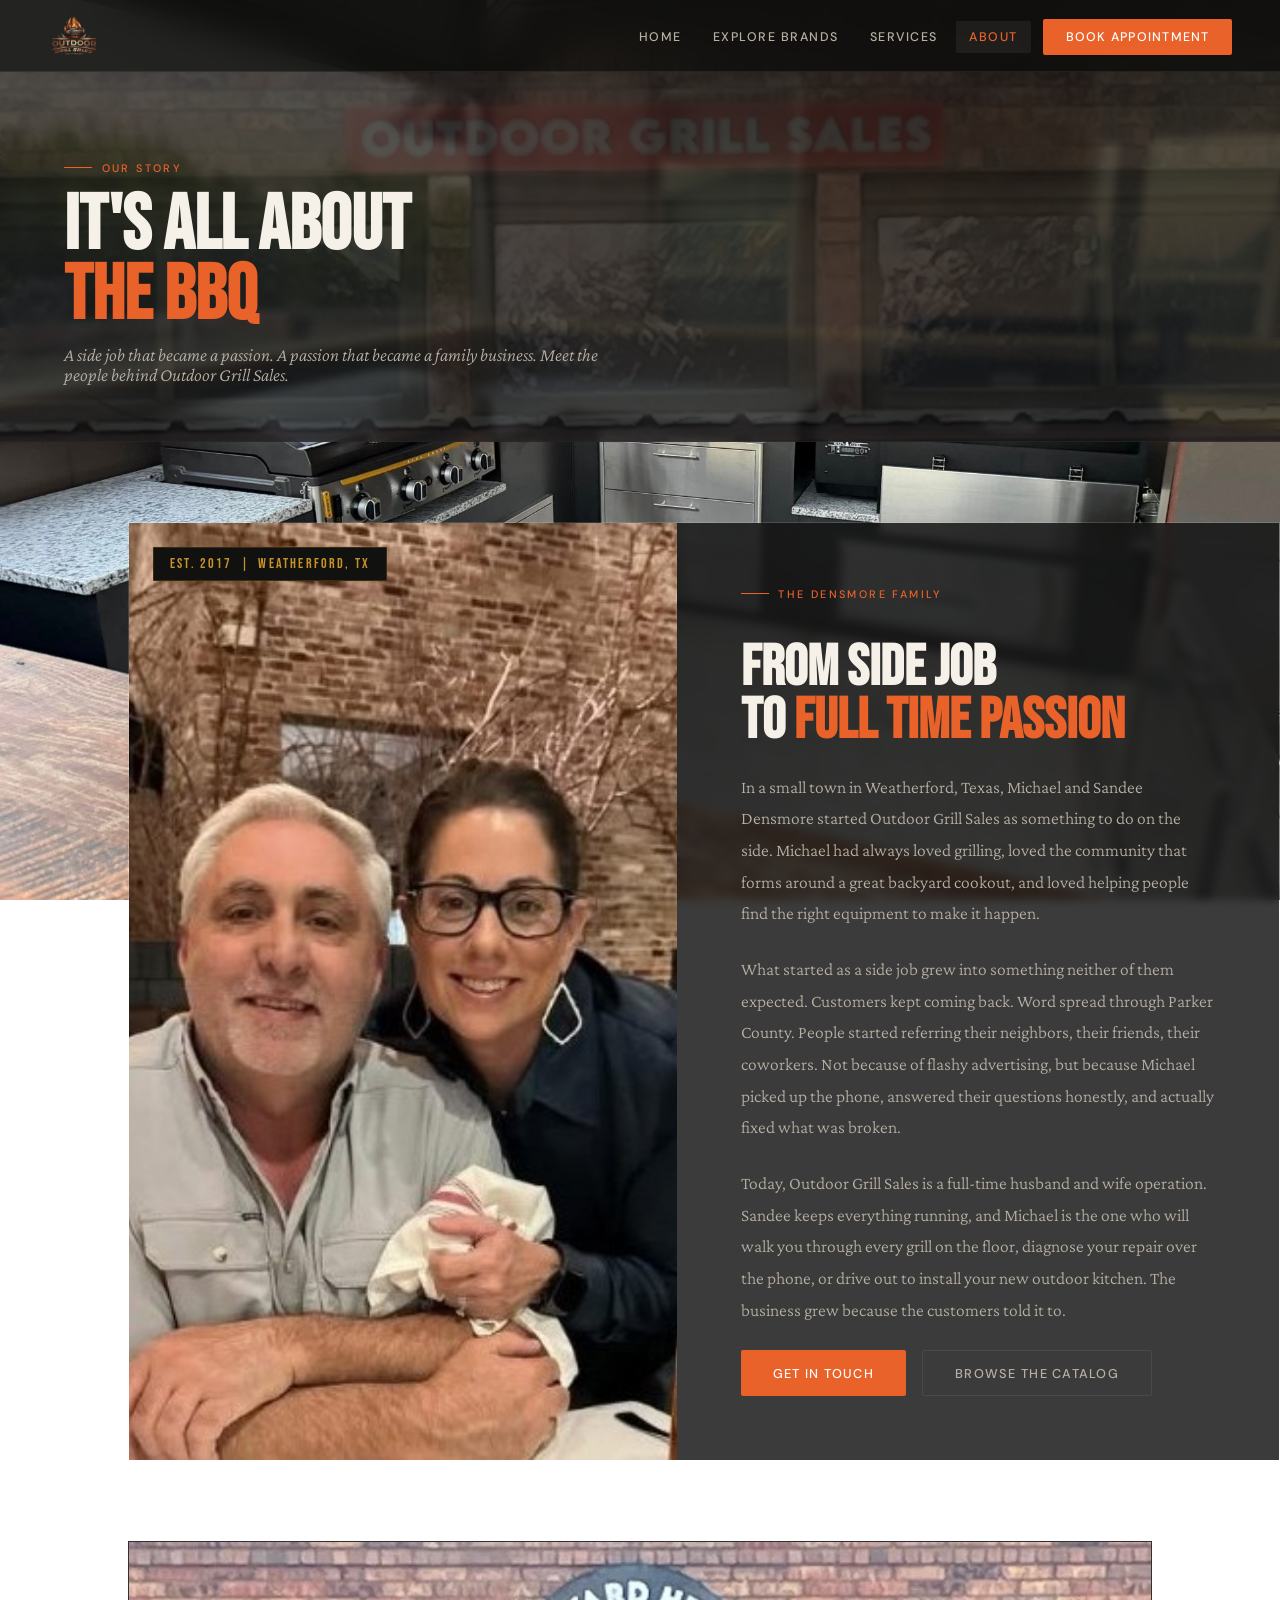
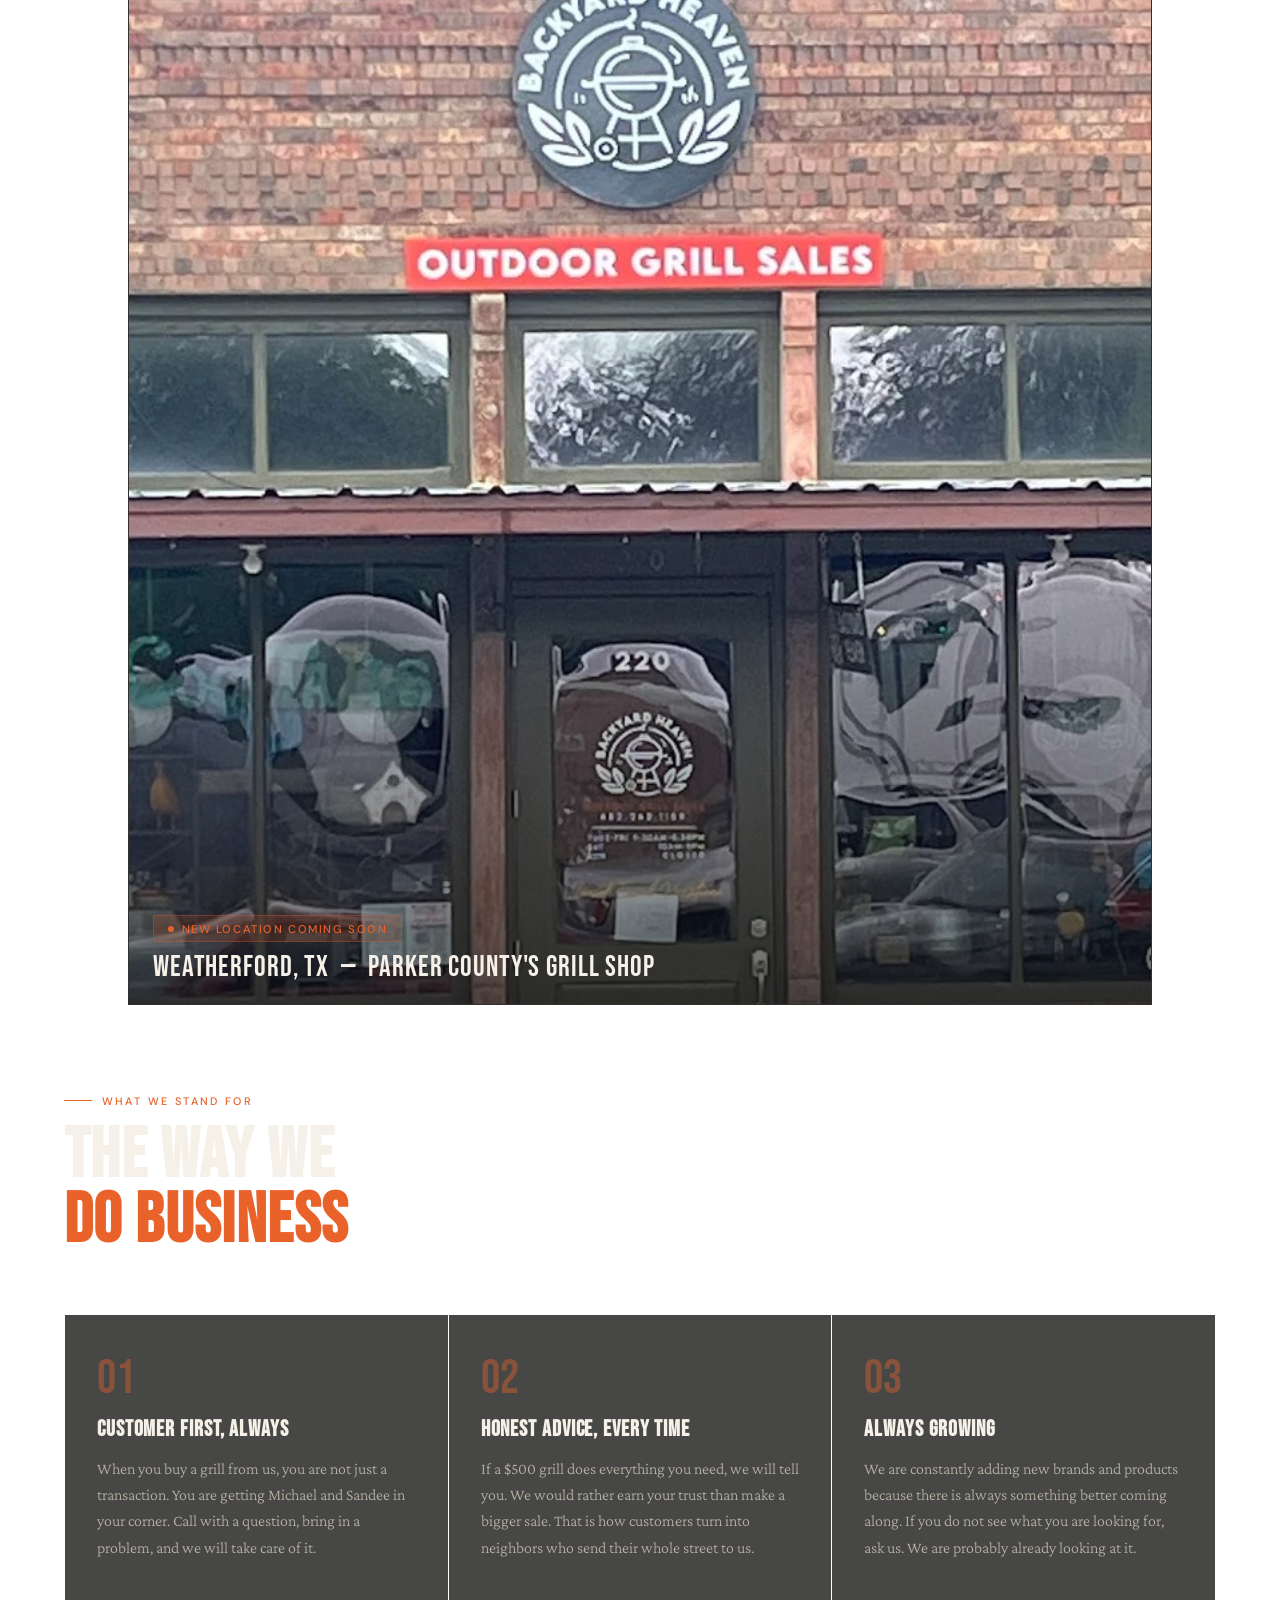
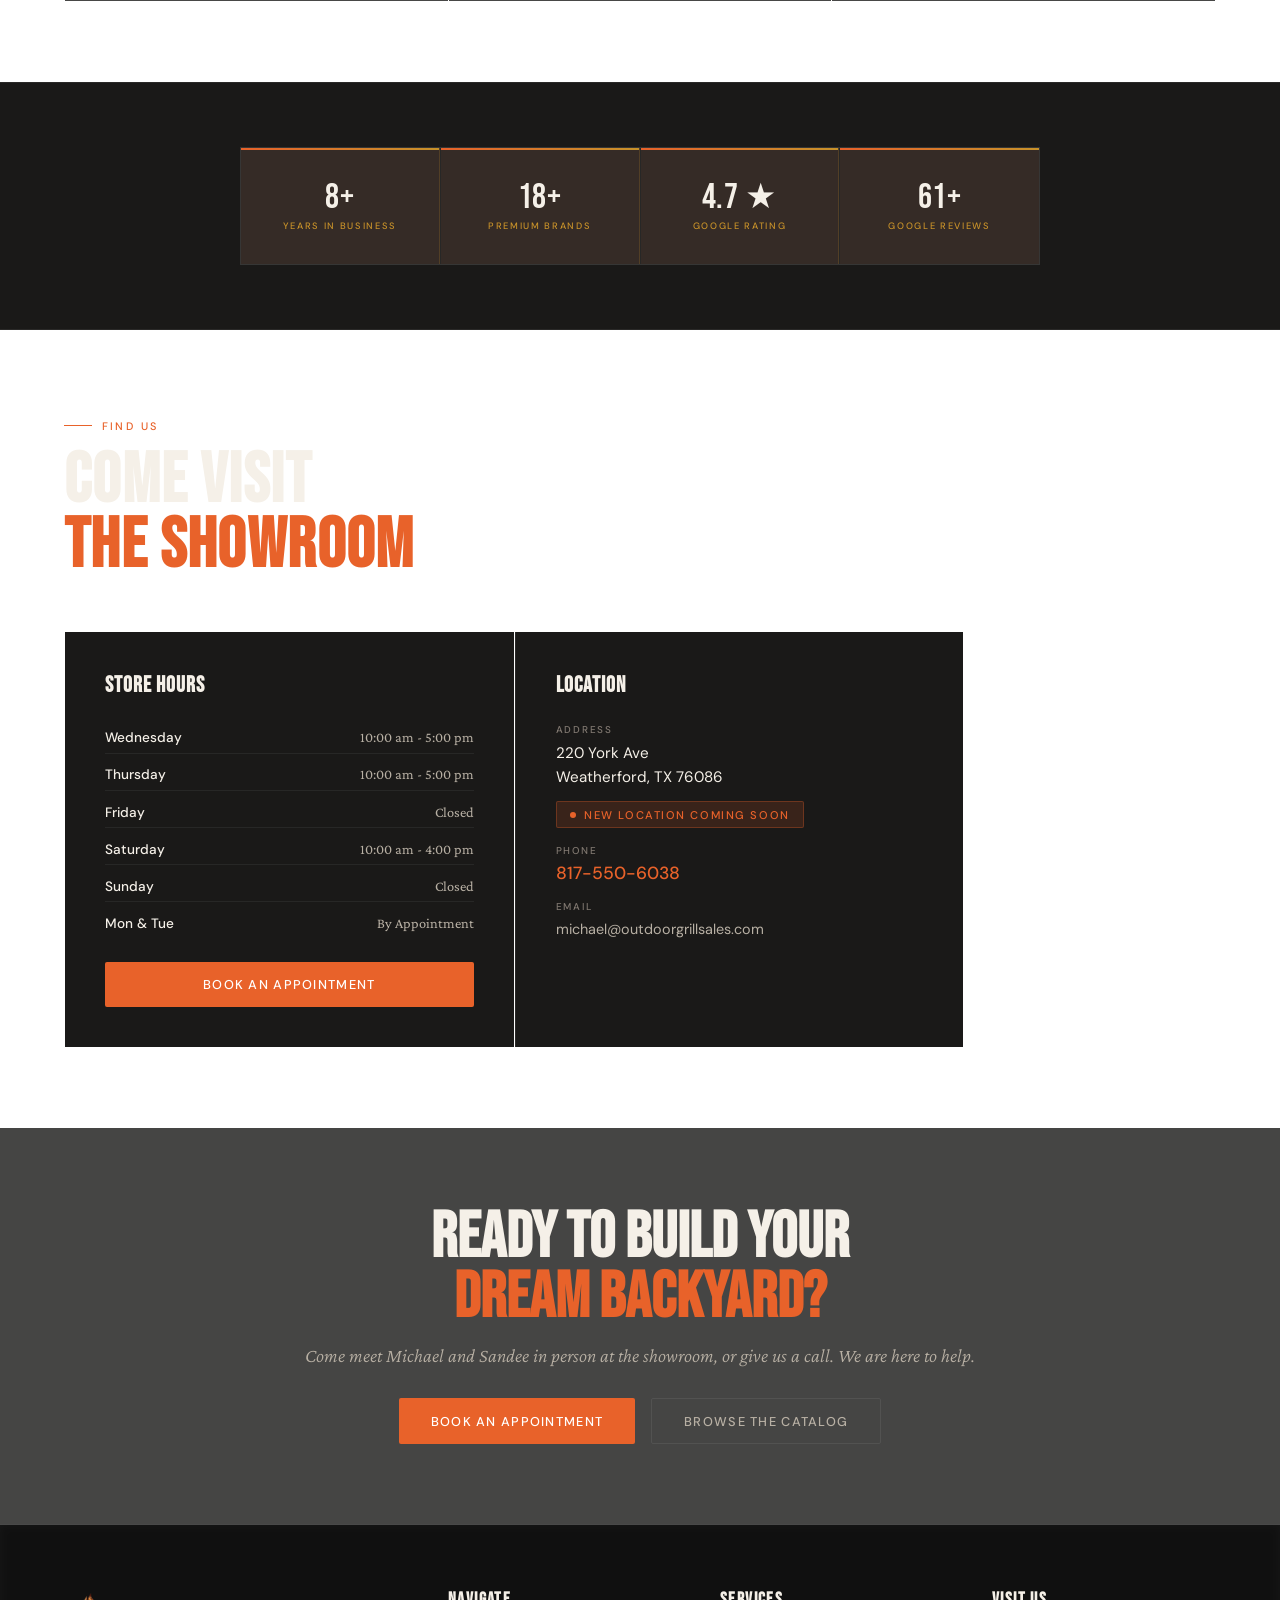
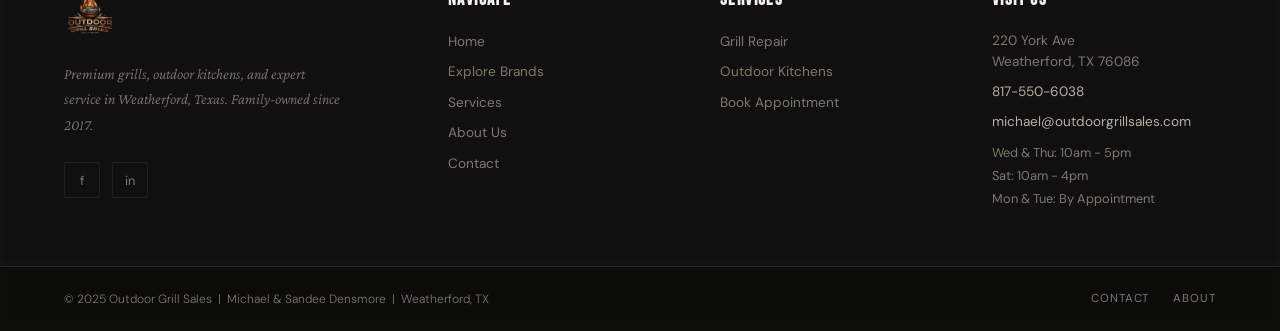
==== commit cd4961ed: "Update about.html" ====
--- a/about.html
+++ b/about.html
@@ -17,12 +17,11 @@
   <a href="index.html" class="nav-logo">
     <img src="assets/logo.png" alt="Outdoor Grill Sales" onerror="this.style.display='none'">
   </a>
-  <ul class="nav-links">
+    <ul class="nav-links">
     <li><a href="index.html">Home</a></li>
-    <li><a href="catalog.html">Shop</a></li>
-    <li><a href="brands.html">Brands</a></li>
+    <li><a href="explore.html">Explore Brands</a></li>
     <li><a href="services.html">Services</a></li>
-    <li><a href="about.html" class="active">About</a></li>
+    <li><a href="about.html">About</a></li>
     <li><a href="contact.html" class="nav-cta">Book Appointment</a></li>
   </ul>
   <button class="nav-hamburger" id="nav-hamburger" aria-label="Open menu">
@@ -32,10 +31,9 @@
 
 <div class="nav-drawer" id="nav-drawer">
   <a href="index.html">Home</a>
-  <a href="catalog.html">Shop</a>
-  <a href="brands.html">Brands</a>
+  <a href="explore.html">Explore Brands</a>
   <a href="services.html">Services</a>
-  <a href="about.html" class="active">About</a>
+  <a href="about.html">About</a>
   <a href="contact.html" class="drawer-cta">Book Appointment</a>
   <span class="drawer-contact">817-550-6038 &nbsp;|&nbsp; Weatherford, TX</span>
 </div>
@@ -71,7 +69,7 @@
         </p>
         <div style="display:flex; gap:1rem; flex-wrap:wrap;">
           <a href="contact.html" class="btn-primary">Get in Touch</a>
-          <a href="catalog.html" class="btn-ghost">Browse the Catalog</a>
+          <a href="explore.html" class="btn-ghost">Browse the Catalog</a>
         </div>
       </div>
     </div>
@@ -81,7 +79,7 @@
   <section style="padding:0 4rem;">
     <div class="store-front-wrap">
       <img src="assets/store-front.jpg" alt="Outdoor Grill Sales showroom in Weatherford, TX">
-      <div style="position:absolute; inset:0; background:rgba(17,17,16,0.35);"></div>
+      <div class="store-front-overlay"></div>
       <div class="store-badge">
         <div class="relocating-badge">New Location Coming Soon</div>
         <div style="font-family:'Bebas Neue',sans-serif; font-size:1.8rem; letter-spacing:0.03em; margin-top:0.5rem;">Weatherford, TX &nbsp;&mdash;&nbsp; Parker County's Grill Shop</div>
@@ -115,7 +113,7 @@
 
   <!-- STATS BAND -->
   <section style="padding:4rem; background:var(--charcoal-2); border-top:1px solid var(--border); border-bottom:1px solid var(--border);">
-    <div style="display:grid; grid-template-columns:repeat(auto-fit, minmax(160px, 1fr)); gap:1px; background:var(--border); border:1px solid var(--border); max-width:800px; margin:0 auto;">
+    <div style="display:grid; grid-template-columns:repeat(auto-fit, minmax(160px, 1fr)); gap:1px; background:rgba(255,255,255,0.06); border:1px solid var(--border); max-width:800px; margin:0 auto;">
       <div class="hero-stat reveal" style="text-align:center; padding:2rem;">
         <div class="hero-stat-num" data-count="8" data-suffix="+" data-duration="1400">8+</div>
         <div class="hero-stat-label">Years in Business</div>
@@ -140,7 +138,7 @@
     <div class="section-label reveal">Find Us</div>
     <h2 class="section-title reveal reveal-delay-1">Come Visit<br><span>the Showroom</span></h2>
     <div style="height:2rem;"></div>
-    <div style="display:grid; grid-template-columns:1fr 1fr; gap:1px; background:var(--border); border:1px solid var(--border); max-width:900px;" class="reveal reveal-delay-2">
+    <div style="display:grid; grid-template-columns:1fr 1fr; gap:1px; background:rgba(255,255,255,0.06); border:1px solid var(--border); max-width:900px;" class="reveal reveal-delay-2">
       <div style="background:var(--charcoal-2); padding:2.5rem;">
         <h3 style="font-family:'Bebas Neue',sans-serif; font-size:1.4rem; letter-spacing:0.04em; margin-bottom:1.5rem;">Store Hours</h3>
         <div class="hours-grid">
@@ -183,7 +181,7 @@
       <p>Come meet Michael and Sandee in person at the showroom, or give us a call. We are here to help.</p>
       <div class="cta-band-actions">
         <a href="contact.html" class="btn-primary">Book an Appointment</a>
-        <a href="catalog.html" class="btn-ghost">Browse the Catalog</a>
+        <a href="explore.html" class="btn-ghost">Browse the Catalog</a>
       </div>
     </div>
   </div>
@@ -204,8 +202,8 @@
       <h4>Navigate</h4>
       <ul>
         <li><a href="index.html">Home</a></li>
-        <li><a href="catalog.html">Shop Catalog</a></li>
-        <li><a href="brands.html">Our Brands</a></li>
+        <li><a href="explore.html">Explore Brands</a></li>
+        
         <li><a href="services.html">Services</a></li>
         <li><a href="about.html">About Us</a></li>
         <li><a href="contact.html">Contact</a></li>
--- a/style.css
+++ b/style.css
@@ -2127,3 +2127,1048 @@
   .hero-stat-num { font-size: 1.6rem; }
   .hero-stat-label { font-size: 0.5rem; }
 }
+
+/* ============================================================
+   PATCH 1 — Fixed background hero (PC + Mobile)
+   The hero-bg pseudo-element stays fixed on desktop.
+   On mobile, background-attachment:fixed is disabled by iOS/Android
+   so we use a fixed pseudo-element on the body instead.
+   ============================================================ */
+
+/* Global fixed background — sits behind everything */
+body::before {
+  content: '';
+  position: fixed;
+  inset: 0;
+  background-image: url('assets/hero-bg.jpg');
+  background-size: cover;
+  background-position: center;
+  z-index: -2;
+  pointer-events: none;
+}
+
+/* Remove the old .hero-bg div approach — keep overlay only */
+.hero-bg {
+  display: none;
+}
+
+/* ============================================================
+   PATCH 2 — Transparent section backgrounds
+   All solid-black section/card backgrounds become semi-transparent
+   so the hero image bleeds through subtly on every page.
+   ============================================================ */
+body {
+  background: transparent;
+}
+
+.marquee-strip,
+.brand-strip-section,
+.reviews-section,
+.services-section,
+.process-section,
+.contact-section,
+.about-preview-content,
+.service-block-content,
+.about-story-content,
+.contact-info-panel,
+.contact-form-panel,
+.catalog-filter,
+.catalog-category,
+.page-hero,
+.footer-top,
+footer {
+  background: rgba(17, 17, 16, 0.82) !important;
+  backdrop-filter: blur(4px);
+  -webkit-backdrop-filter: blur(4px);
+}
+
+/* Service pillars */
+.service-pillar {
+  background: rgba(26, 25, 24, 0.80) !important;
+  backdrop-filter: blur(4px);
+  -webkit-backdrop-filter: blur(4px);
+}
+.service-pillar:hover {
+  background: rgba(34, 33, 32, 0.88) !important;
+}
+
+/* Product cards */
+.product-card {
+  background: rgba(26, 25, 24, 0.82) !important;
+  backdrop-filter: blur(4px);
+  -webkit-backdrop-filter: blur(4px);
+}
+.product-card:hover {
+  background: rgba(34, 33, 32, 0.90) !important;
+}
+
+/* Review cards */
+.review-card {
+  background: rgba(34, 33, 32, 0.80) !important;
+  backdrop-filter: blur(4px);
+  -webkit-backdrop-filter: blur(4px);
+}
+.review-card:hover {
+  background: rgba(44, 43, 41, 0.88) !important;
+}
+
+/* Brand cards */
+.brand-card {
+  background: rgba(26, 25, 24, 0.82) !important;
+  backdrop-filter: blur(4px);
+  -webkit-backdrop-filter: blur(4px);
+}
+.brand-card:hover {
+  background: rgba(34, 33, 32, 0.90) !important;
+}
+
+/* About value blocks */
+.about-value {
+  background: rgba(26, 25, 24, 0.82) !important;
+  backdrop-filter: blur(4px);
+  -webkit-backdrop-filter: blur(4px);
+}
+.about-value:hover {
+  background: rgba(34, 33, 32, 0.90) !important;
+}
+
+/* Form fields */
+.form-field {
+  background: rgba(44, 43, 41, 0.85) !important;
+}
+.form-field:focus-within {
+  background: rgba(58, 56, 53, 0.90) !important;
+}
+.form-submit-row {
+  background: rgba(44, 43, 41, 0.88) !important;
+}
+
+/* Footer bottom strip */
+.footer-bottom {
+  background: rgba(12, 12, 11, 0.90) !important;
+  backdrop-filter: blur(4px);
+  -webkit-backdrop-filter: blur(4px);
+}
+
+/* Nav already has backdrop-filter, just ensure transparency */
+nav {
+  background: rgba(17, 17, 16, 0.92) !important;
+}
+
+/* CTA band overlay — keep text readable */
+.cta-band::before {
+  background: rgba(17, 17, 16, 0.78) !important;
+}
+
+/* Hours grid rows */
+.hours-row {
+  border-bottom-color: rgba(255,255,255,0.06) !important;
+}
+
+/* ============================================================
+   PATCH 3 — Announcement banner no longer reveals background
+   The nav top offset was being undone on scroll.
+   Lock the page-top offset to account for banner + nav.
+   ============================================================ */
+.page-top {
+  padding-top: 108px !important;
+}
+
+/* When banner is hidden, pages fall back to nav height only */
+body.no-banner .page-top {
+  padding-top: 72px !important;
+}
+
+/* ============================================================
+   PATCH 4 — About page store-front image fix
+   Less zoom, better proportions on both PC and mobile.
+   ============================================================ */
+.store-front-wrap {
+  position: relative;
+  overflow: hidden;
+  border: 1px solid var(--border);
+  height: 340px;           /* controlled height, not too tall */
+  margin: 0 4rem;
+}
+
+.store-front-wrap img {
+  width: 100%;
+  height: 100%;
+  object-fit: cover;
+  object-position: center 30%;  /* shows more of the building, less sky */
+  display: block;
+}
+
+.store-front-wrap .store-badge {
+  position: absolute;
+  bottom: 1.5rem;
+  left: 2rem;
+}
+
+@media (max-width: 900px) {
+  .store-front-wrap {
+    height: 220px;
+    margin: 0 1.5rem;
+  }
+}
+
+/* ============================================================
+   PATCH 5 — Brand logos always full color (no grayscale)
+   ============================================================ */
+.brand-card-logo {
+  filter: none !important;
+}
+.brand-card:hover .brand-card-logo {
+  filter: none !important;
+}
+
+/* Also fix the brand trust strip on homepage */
+.brand-strip-item {
+  opacity: 0.8 !important;
+  filter: none !important;
+}
+.brand-strip-item:hover {
+  opacity: 1 !important;
+  filter: none !important;
+}
+
+/* ============================================================
+   PATCH 6 — Mobile background fix (iOS/Android)
+   body::before handles this globally now
+   ============================================================ */
+@media (max-width: 900px) {
+  .hero-bg,
+  .cta-band {
+    background-attachment: scroll !important;
+  }
+
+  .store-front-wrap {
+    height: 200px;
+    margin: 0 1.5rem;
+  }
+}
+
+/* ============================================================
+   PATCH 7 — COMPREHENSIVE MOBILE + NAV + LAYOUT FIXES
+   ============================================================ */
+
+/* ── 1. Hide banner permanently, nav always at top:0 ── */
+#announce-banner { display: none !important; }
+nav { top: 0 !important; }
+nav.has-banner { top: 0 !important; }
+.page-top { padding-top: 72px !important; }
+
+/* ── 2. Kill ALL horizontal scroll site-wide ── */
+html, body {
+  overflow-x: hidden !important;
+  max-width: 100vw !important;
+}
+* { max-width: 100%; }
+
+/* Every section and wrapper must stay within viewport */
+section,
+.catalog-category,
+.service-block,
+.about-story,
+.about-values,
+.contact-grid,
+.footer-top,
+.footer-bottom,
+.brand-strip-section,
+.services-strip,
+.about-preview,
+.reviews-section,
+.cta-band,
+.page-hero,
+.catalog-filter {
+  overflow-x: hidden !important;
+  box-sizing: border-box !important;
+  width: 100% !important;
+  max-width: 100vw !important;
+}
+
+/* ── 3. Mobile nav: center logo, push hamburger right ── */
+@media (max-width: 900px) {
+  nav {
+    display: grid !important;
+    grid-template-columns: 40px 1fr 40px !important;
+    align-items: center !important;
+    padding: 0 1.2rem !important;
+    height: 64px !important;
+  }
+
+  /* Empty first column for visual balance */
+  nav::before {
+    content: '';
+    display: block;
+    width: 40px;
+  }
+
+  .nav-logo {
+    display: flex !important;
+    justify-content: center !important;
+    align-items: center !important;
+    grid-column: 2 !important;
+  }
+
+  .nav-links {
+    display: none !important;
+  }
+
+  .nav-hamburger {
+    display: flex !important;
+    grid-column: 3 !important;
+    justify-self: end !important;
+    margin-left: 0 !important;
+  }
+
+  .page-top { padding-top: 64px !important; }
+
+  /* ── 4. Full-width sections on mobile ── */
+  section {
+    padding: 3rem 1.2rem !important;
+    width: 100% !important;
+  }
+
+  .catalog-category { padding: 2.5rem 1.2rem !important; }
+  .catalog-filter { padding: 1rem 1.2rem !important; }
+  .brand-strip-section { padding: 2.5rem 1.2rem !important; }
+  .page-hero { padding: 3rem 1.2rem 2rem !important; }
+
+  /* Services strip full width */
+  .services-strip {
+    grid-template-columns: 1fr !important;
+    margin: 0 !important;
+    width: 100% !important;
+  }
+
+  /* About preview full width */
+  .about-preview {
+    grid-template-columns: 1fr !important;
+    margin: 0 !important;
+    width: 100% !important;
+  }
+  .about-preview-content { padding: 1.8rem 1.2rem !important; }
+
+  /* Service blocks full width */
+  .service-block {
+    grid-template-columns: 1fr !important;
+    margin: 0 0 1px !important;
+    width: 100% !important;
+    direction: ltr !important;
+  }
+  .service-block.reverse { direction: ltr !important; }
+  .service-block-img { min-height: 220px !important; }
+  .service-block-content { padding: 1.8rem 1.2rem !important; }
+
+  /* About story full width */
+  .about-story {
+    grid-template-columns: 1fr !important;
+    margin: 0 !important;
+    width: 100% !important;
+  }
+  .about-story-img { min-height: 280px !important; }
+  .about-story-content { padding: 1.8rem 1.2rem !important; }
+
+  /* About values full width */
+  .about-values {
+    grid-template-columns: 1fr !important;
+    margin: 0 !important;
+    width: 100% !important;
+  }
+
+  /* Store front full width */
+  .store-front-wrap {
+    margin: 0 !important;
+    height: 200px !important;
+    width: 100% !important;
+  }
+
+  /* Contact grid full width */
+  .contact-grid {
+    grid-template-columns: 1fr !important;
+    margin: 0 !important;
+    width: 100% !important;
+  }
+  .contact-info-panel {
+    border-right: none !important;
+    border-bottom: 1px solid var(--border) !important;
+    padding: 1.8rem 1.2rem !important;
+  }
+  .contact-form-panel { padding: 1.8rem 1.2rem !important; }
+
+  /* Brands grid 1 col on small mobile */
+  .brands-grid {
+    grid-template-columns: 1fr !important;
+    width: 100% !important;
+  }
+
+  /* Footer full width */
+  .footer-top {
+    grid-template-columns: 1fr !important;
+    padding: 2.5rem 1.2rem 2rem !important;
+    gap: 2rem !important;
+  }
+  .footer-bottom {
+    padding: 1.2rem !important;
+    flex-direction: column !important;
+    text-align: center !important;
+    gap: 0.75rem !important;
+  }
+
+  /* Form rows stack */
+  .form-row {
+    grid-template-columns: 1fr !important;
+  }
+
+  /* Hero stats wrap */
+  .hero-stats {
+    width: 100% !important;
+    max-width: 100% !important;
+    display: grid !important;
+    grid-template-columns: repeat(3, 1fr) !important;
+    gap: 0 !important;
+  }
+  .hero-stat {
+    padding: 0.9rem 0.5rem !important;
+    min-width: 0 !important;
+  }
+  .hero-stat-num { font-size: 1.4rem !important; }
+  .hero-stat-label { font-size: 0.45rem !important; letter-spacing: 0.08em !important; }
+
+  /* Reviews grid 1 col */
+  .reviews-grid { grid-template-columns: 1fr !important; }
+
+  /* Map full width */
+  .contact-map { margin: 0 !important; }
+
+  /* Inline section padding overrides */
+  section[style*="padding"] {
+    padding-left: 1.2rem !important;
+    padding-right: 1.2rem !important;
+  }
+
+  /* Fix any inline margin:0 4rem patterns */
+  [style*="margin: 0 4rem"],
+  [style*="margin:0 4rem"] {
+    margin-left: 0 !important;
+    margin-right: 0 !important;
+    width: 100% !important;
+  }
+
+  .cta-band { padding: 3.5rem 1.2rem !important; }
+
+  /* Product grid 1 col on small screens */
+  .product-grid {
+    grid-template-columns: 1fr !important;
+  }
+}
+
+/* ── 5. Store front PC fix ── */
+/* Removed inline height, let the image breathe */
+.store-front-wrap {
+  height: auto !important;
+  max-height: 420px !important;
+  margin: 0 4rem !important;
+  overflow: hidden !important;
+  border: 1px solid var(--border) !important;
+  position: relative !important;
+}
+
+.store-front-wrap img {
+  width: 100% !important;
+  height: auto !important;
+  max-height: 420px !important;
+  object-fit: cover !important;
+  object-position: center 20% !important;
+  display: block !important;
+}
+
+@media (max-width: 900px) {
+  .store-front-wrap {
+    margin: 0 !important;
+    max-height: 240px !important;
+  }
+  .store-front-wrap img {
+    max-height: 240px !important;
+  }
+}
+
+/* ── 6. Reviews carousel styles ── */
+.carousel-section { background: var(--charcoal-2); }
+
+.reviews-carousel-wrap {
+  position: relative;
+  overflow: hidden;
+  border: 1px solid var(--border);
+  margin-top: 3rem;
+}
+
+.reviews-carousel-track {
+  display: flex;
+  transition: transform 0.5s cubic-bezier(0.4, 0, 0.2, 1);
+}
+
+.reviews-carousel-track .review-card {
+  min-width: 100%;
+  box-sizing: border-box;
+  padding: 2.5rem 3rem;
+  background: rgba(34, 33, 32, 0.82) !important;
+  border: none !important;
+}
+
+.reviews-carousel-controls {
+  display: flex;
+  align-items: center;
+  justify-content: space-between;
+  padding: 1.2rem 1.5rem;
+  border-top: 1px solid var(--border);
+  background: rgba(24, 24, 23, 0.88);
+}
+
+.reviews-carousel-dots {
+  display: flex;
+  gap: 0.5rem;
+  align-items: center;
+}
+
+.reviews-carousel-dot {
+  width: 7px;
+  height: 7px;
+  border-radius: 50%;
+  background: var(--text-dim);
+  border: none;
+  cursor: pointer;
+  transition: background 0.25s, transform 0.25s;
+  padding: 0;
+}
+
+.reviews-carousel-dot.active {
+  background: var(--ember);
+  transform: scale(1.4);
+}
+
+.reviews-carousel-btns {
+  display: flex;
+  gap: 0.5rem;
+}
+
+.reviews-carousel-btn {
+  width: 36px;
+  height: 36px;
+  border: 1px solid var(--border);
+  background: transparent;
+  color: var(--text-muted);
+  border-radius: 2px;
+  font-size: 1rem;
+  cursor: pointer;
+  display: flex;
+  align-items: center;
+  justify-content: center;
+  transition: border-color 0.2s, color 0.2s, background 0.2s;
+}
+
+.reviews-carousel-btn:hover {
+  border-color: var(--ember);
+  color: var(--ember);
+  background: var(--ember-glow);
+}
+
+@media (max-width: 900px) {
+  .reviews-carousel-wrap .review-card {
+    padding: 2rem 1.5rem !important;
+  }
+}
+
+/* ── 7. Catalog page: brand-only cards ── */
+.catalog-brand-card {
+  background: rgba(26, 25, 24, 0.82);
+  backdrop-filter: blur(4px);
+  -webkit-backdrop-filter: blur(4px);
+  border: 1px solid var(--border);
+  padding: 2.5rem;
+  display: flex;
+  flex-direction: column;
+  gap: 1.2rem;
+  transition: background 0.25s;
+  position: relative;
+  overflow: hidden;
+}
+
+.catalog-brand-card::before {
+  content: '';
+  position: absolute;
+  top: 0; left: 0; right: 0;
+  height: 2px;
+  background: var(--ember);
+  transform: scaleX(0);
+  transform-origin: left;
+  transition: transform 0.4s ease;
+}
+
+.catalog-brand-card:hover {
+  background: rgba(34, 33, 32, 0.90);
+}
+
+.catalog-brand-card:hover::before {
+  transform: scaleX(1);
+}
+
+.catalog-brand-card-logo {
+  height: 40px;
+  width: auto;
+  object-fit: contain;
+  object-position: left center;
+}
+
+.catalog-brand-card h3 {
+  font-family: 'Bebas Neue', sans-serif;
+  font-size: 1.6rem;
+  letter-spacing: 0.04em;
+  line-height: 1;
+}
+
+.catalog-brand-card .brand-type-tag {
+  display: inline-flex;
+  align-items: center;
+  gap: 0.4rem;
+  font-size: 0.62rem;
+  letter-spacing: 0.14em;
+  text-transform: uppercase;
+  color: var(--ember);
+  border: 1px solid rgba(232,98,42,0.3);
+  padding: 0.2rem 0.55rem;
+  border-radius: 1px;
+  font-weight: 500;
+  width: fit-content;
+}
+
+.catalog-brand-card p {
+  font-family: 'Crimson Pro', serif;
+  font-size: 1rem;
+  color: var(--text-muted);
+  line-height: 1.7;
+  font-weight: 300;
+  flex: 1;
+}
+
+.catalog-brand-actions {
+  display: flex;
+  gap: 0.75rem;
+  flex-wrap: wrap;
+  margin-top: 0.25rem;
+}
+
+.btn-catalog {
+  display: inline-flex;
+  align-items: center;
+  gap: 0.4rem;
+  background: var(--ember);
+  color: #fff;
+  padding: 0.6rem 1.2rem;
+  border-radius: 2px;
+  font-size: 0.72rem;
+  font-weight: 500;
+  letter-spacing: 0.1em;
+  text-transform: uppercase;
+  border: none;
+  cursor: pointer;
+  transition: background 0.2s, transform 0.15s;
+  text-decoration: none;
+}
+
+.btn-catalog:hover {
+  background: var(--ember-light);
+  transform: translateY(-1px);
+  color: #fff;
+}
+
+.btn-catalog-ghost {
+  display: inline-flex;
+  align-items: center;
+  gap: 0.4rem;
+  background: transparent;
+  color: var(--text-muted);
+  padding: 0.6rem 1.2rem;
+  border-radius: 2px;
+  font-size: 0.72rem;
+  font-weight: 500;
+  letter-spacing: 0.1em;
+  text-transform: uppercase;
+  border: 1px solid var(--border);
+  cursor: pointer;
+  transition: color 0.2s, border-color 0.2s, transform 0.15s;
+  text-decoration: none;
+}
+
+.btn-catalog-ghost:hover {
+  color: var(--text);
+  border-color: rgba(255,255,255,0.2);
+  transform: translateY(-1px);
+}
+
+.catalog-brands-grid {
+  display: grid;
+  grid-template-columns: repeat(auto-fill, minmax(320px, 1fr));
+  gap: 1px;
+  background: var(--border);
+  border: 1px solid var(--border);
+}
+
+@media (max-width: 900px) {
+  .catalog-brands-grid {
+    grid-template-columns: 1fr !important;
+  }
+  .catalog-brand-card {
+    padding: 1.8rem 1.2rem !important;
+  }
+}
+
+/* ============================================================
+   EXPLORE BRANDS PAGE — Card styles with product image
+   ============================================================ */
+
+.explore-brands-grid {
+  display: grid;
+  grid-template-columns: repeat(auto-fill, minmax(340px, 1fr));
+  gap: 1px;
+  background: var(--border);
+  border: 1px solid var(--border);
+}
+
+.explore-brand-card {
+  background: rgba(26, 25, 24, 0.82);
+  backdrop-filter: blur(4px);
+  -webkit-backdrop-filter: blur(4px);
+  display: flex;
+  flex-direction: column;
+  transition: background 0.25s;
+  overflow: hidden;
+  position: relative;
+}
+
+.explore-brand-card:hover {
+  background: rgba(34, 33, 32, 0.92);
+}
+
+/* Product image area */
+.explore-brand-img-wrap {
+  position: relative;
+  width: 100%;
+  height: 220px;
+  overflow: hidden;
+  background: var(--charcoal-3);
+  flex-shrink: 0;
+}
+
+.explore-brand-img-wrap img:first-child {
+  width: 100%;
+  height: 100%;
+  object-fit: cover;
+  object-position: center;
+  display: block;
+  transition: transform 0.5s ease;
+}
+
+.explore-brand-card:hover .explore-brand-img-wrap img:first-child {
+  transform: scale(1.05);
+}
+
+/* Dark gradient overlay over image */
+.explore-brand-img-overlay {
+  position: absolute;
+  inset: 0;
+  background: linear-gradient(
+    to bottom,
+    rgba(17,17,16,0.1) 0%,
+    rgba(17,17,16,0.5) 70%,
+    rgba(17,17,16,0.85) 100%
+  );
+  z-index: 1;
+}
+
+/* Brand logo sits over the image at bottom-left */
+.explore-brand-logo {
+  position: absolute !important;
+  bottom: 1rem;
+  left: 1.2rem;
+  height: 32px !important;
+  width: auto !important;
+  object-fit: contain !important;
+  object-position: left center !important;
+  z-index: 2;
+  filter: brightness(0) invert(1) !important;
+  opacity: 0.92;
+  transition: opacity 0.2s !important;
+  max-width: 140px;
+}
+
+.explore-brand-card:hover .explore-brand-logo {
+  opacity: 1;
+}
+
+/* No-image fallback state */
+.explore-brand-img-wrap.no-img {
+  display: flex;
+  align-items: center;
+  justify-content: center;
+  background: var(--charcoal-3);
+}
+
+.explore-brand-img-wrap.no-img img:first-child {
+  display: none;
+}
+
+.explore-brand-img-wrap.no-img .explore-brand-img-overlay {
+  display: none;
+}
+
+.explore-brand-img-wrap.no-img .explore-brand-logo {
+  position: static !important;
+  height: 44px !important;
+  filter: grayscale(0%) brightness(1) !important;
+  opacity: 0.7;
+  max-width: 160px;
+}
+
+/* Text body below image */
+.explore-brand-body {
+  padding: 1.6rem 1.8rem 2rem;
+  display: flex;
+  flex-direction: column;
+  gap: 0.85rem;
+  flex: 1;
+}
+
+.explore-brand-body h3 {
+  font-family: 'Bebas Neue', sans-serif;
+  font-size: 1.6rem;
+  letter-spacing: 0.04em;
+  line-height: 1;
+  color: var(--text);
+}
+
+/* Tag pills */
+.explore-brand-tags {
+  display: flex;
+  flex-wrap: wrap;
+  gap: 0.4rem;
+}
+
+.explore-brand-tags span {
+  font-size: 0.6rem;
+  letter-spacing: 0.14em;
+  text-transform: uppercase;
+  color: var(--ember);
+  border: 1px solid rgba(232,98,42,0.35);
+  padding: 0.18rem 0.55rem;
+  border-radius: 1px;
+  font-weight: 500;
+  white-space: nowrap;
+}
+
+.explore-brand-body p {
+  font-family: 'Crimson Pro', serif;
+  font-size: 0.98rem;
+  color: var(--text-muted);
+  line-height: 1.72;
+  font-weight: 300;
+  flex: 1;
+}
+
+.explore-brand-actions {
+  display: flex;
+  gap: 0.75rem;
+  flex-wrap: wrap;
+  margin-top: 0.25rem;
+}
+
+/* Top accent bar on hover */
+.explore-brand-card::before {
+  content: '';
+  position: absolute;
+  top: 0; left: 0; right: 0;
+  height: 3px;
+  background: linear-gradient(90deg, var(--ember), var(--gold));
+  transform: scaleX(0);
+  transform-origin: left;
+  transition: transform 0.4s ease;
+  z-index: 10;
+}
+
+.explore-brand-card:hover::before {
+  transform: scaleX(1);
+}
+
+@media (max-width: 900px) {
+  .explore-brands-grid {
+    grid-template-columns: 1fr !important;
+  }
+
+  .explore-brand-img-wrap {
+    height: 200px;
+  }
+
+  .explore-brand-body {
+    padding: 1.4rem 1.2rem 1.8rem;
+  }
+}
+
+@media (max-width: 480px) {
+  .explore-brand-img-wrap {
+    height: 180px;
+  }
+}
+
+/* ============================================================
+   PATCH 8 — White box fix, service section transparency,
+              store front image, hero section separation
+   ============================================================ */
+
+/* ── 1. WHITE BOXES ON EXPLORE CARDS ──
+   The brand logos have white backgrounds from the original PNG files.
+   We hide the rectangular white background by using mix-blend-mode
+   so only the logo artwork shows, not the white rectangle around it.
+   Also adds a dark pill behind the logo for legibility on light images. */
+
+.explore-brand-logo {
+  mix-blend-mode: screen !important;
+  background: transparent !important;
+}
+
+/* Dark pill behind logo so it reads on any image color */
+.explore-brand-img-wrap::after {
+  content: '';
+  position: absolute;
+  bottom: 0.7rem;
+  left: 0.85rem;
+  height: 46px;
+  width: 160px;
+  background: rgba(0, 0, 0, 0.55);
+  border-radius: 3px;
+  z-index: 1;
+  backdrop-filter: blur(4px);
+  -webkit-backdrop-filter: blur(4px);
+}
+
+/* Logo stays above the pill */
+.explore-brand-logo {
+  z-index: 3 !important;
+}
+
+/* No-image state — no pill needed, logo shows in color */
+.explore-brand-img-wrap.no-img::after {
+  display: none;
+}
+
+.explore-brand-img-wrap.no-img .explore-brand-logo {
+  mix-blend-mode: normal !important;
+  filter: none !important;
+  opacity: 0.85;
+}
+
+/* ── 2. SERVICE "YOU CAN COUNT ON" SECTION TRANSPARENCY ──
+   The 4-box grid in services.html needs transparency like everything else. */
+
+.about-value,
+[style*="grid-template-columns:repeat(auto-fit"] .about-value,
+.services-section .about-value {
+  background: rgba(26, 25, 24, 0.80) !important;
+  backdrop-filter: blur(4px) !important;
+  -webkit-backdrop-filter: blur(4px) !important;
+}
+
+.about-value:hover {
+  background: rgba(34, 33, 32, 0.90) !important;
+}
+
+/* Target the inline-styled grid in services.html directly */
+.service-count-grid {
+  background: transparent !important;
+}
+
+/* ── 3. STORE FRONT IMAGE — complete rewrite ──
+   Let the image breathe. Remove all height constraints
+   and let it display at its natural aspect ratio
+   so nothing gets cropped or zoomed. */
+
+.store-front-wrap {
+  position: relative !important;
+  overflow: hidden !important;
+  border: 1px solid var(--border) !important;
+  margin: 0 4rem !important;
+  height: auto !important;
+  max-height: none !important;
+  background: var(--charcoal-3);
+}
+
+.store-front-wrap img {
+  width: 100% !important;
+  height: auto !important;
+  max-height: none !important;
+  object-fit: fill !important;
+  object-position: unset !important;
+  display: block !important;
+}
+
+.store-front-wrap .store-badge {
+  position: absolute;
+  bottom: 1.2rem;
+  left: 1.5rem;
+  z-index: 2;
+}
+
+@media (max-width: 900px) {
+  .store-front-wrap {
+    margin: 0 !important;
+    width: 100% !important;
+  }
+
+  .store-front-wrap img {
+    width: 100% !important;
+    height: auto !important;
+    object-fit: fill !important;
+  }
+}
+
+/* ── 4. HERO SECTION SEPARATION ──
+   The page-hero on inner pages uses hero-bg.jpg as a faint overlay.
+   We change it to use the store-front image instead so it feels
+   different from the main background. If store-front image is not
+   saved yet it falls back to a dark charcoal. */
+
+.page-hero::before {
+  background-image: url('assets/store-front.jpg') !important;
+  background-size: cover !important;
+  background-position: center 35% !important;
+  opacity: 0.12 !important;
+}
+
+/* ── 5. INLINE SECTION GRIDS — transparency fix for services page ──
+   Any inline grid container that wraps about-value cards needs
+   a transparent background rather than the default solid charcoal. */
+[style*="display:grid"][style*="background:var(--border)"],
+[style*="display:grid"][style*="background: var(--border)"] {
+  background: rgba(255,255,255,0.06) !important;
+}
+
+
+/* Store front overlay - separate from the img so image shows fully */
+.store-front-overlay {
+  position: absolute;
+  inset: 0;
+  background: linear-gradient(
+    to bottom,
+    transparent 60%,
+    rgba(17,17,16,0.65) 100%
+  );
+  z-index: 1;
+  pointer-events: none;
+}
+
+.store-badge {
+  position: absolute;
+  bottom: 1.2rem;
+  left: 1.5rem;
+  z-index: 2;
+}
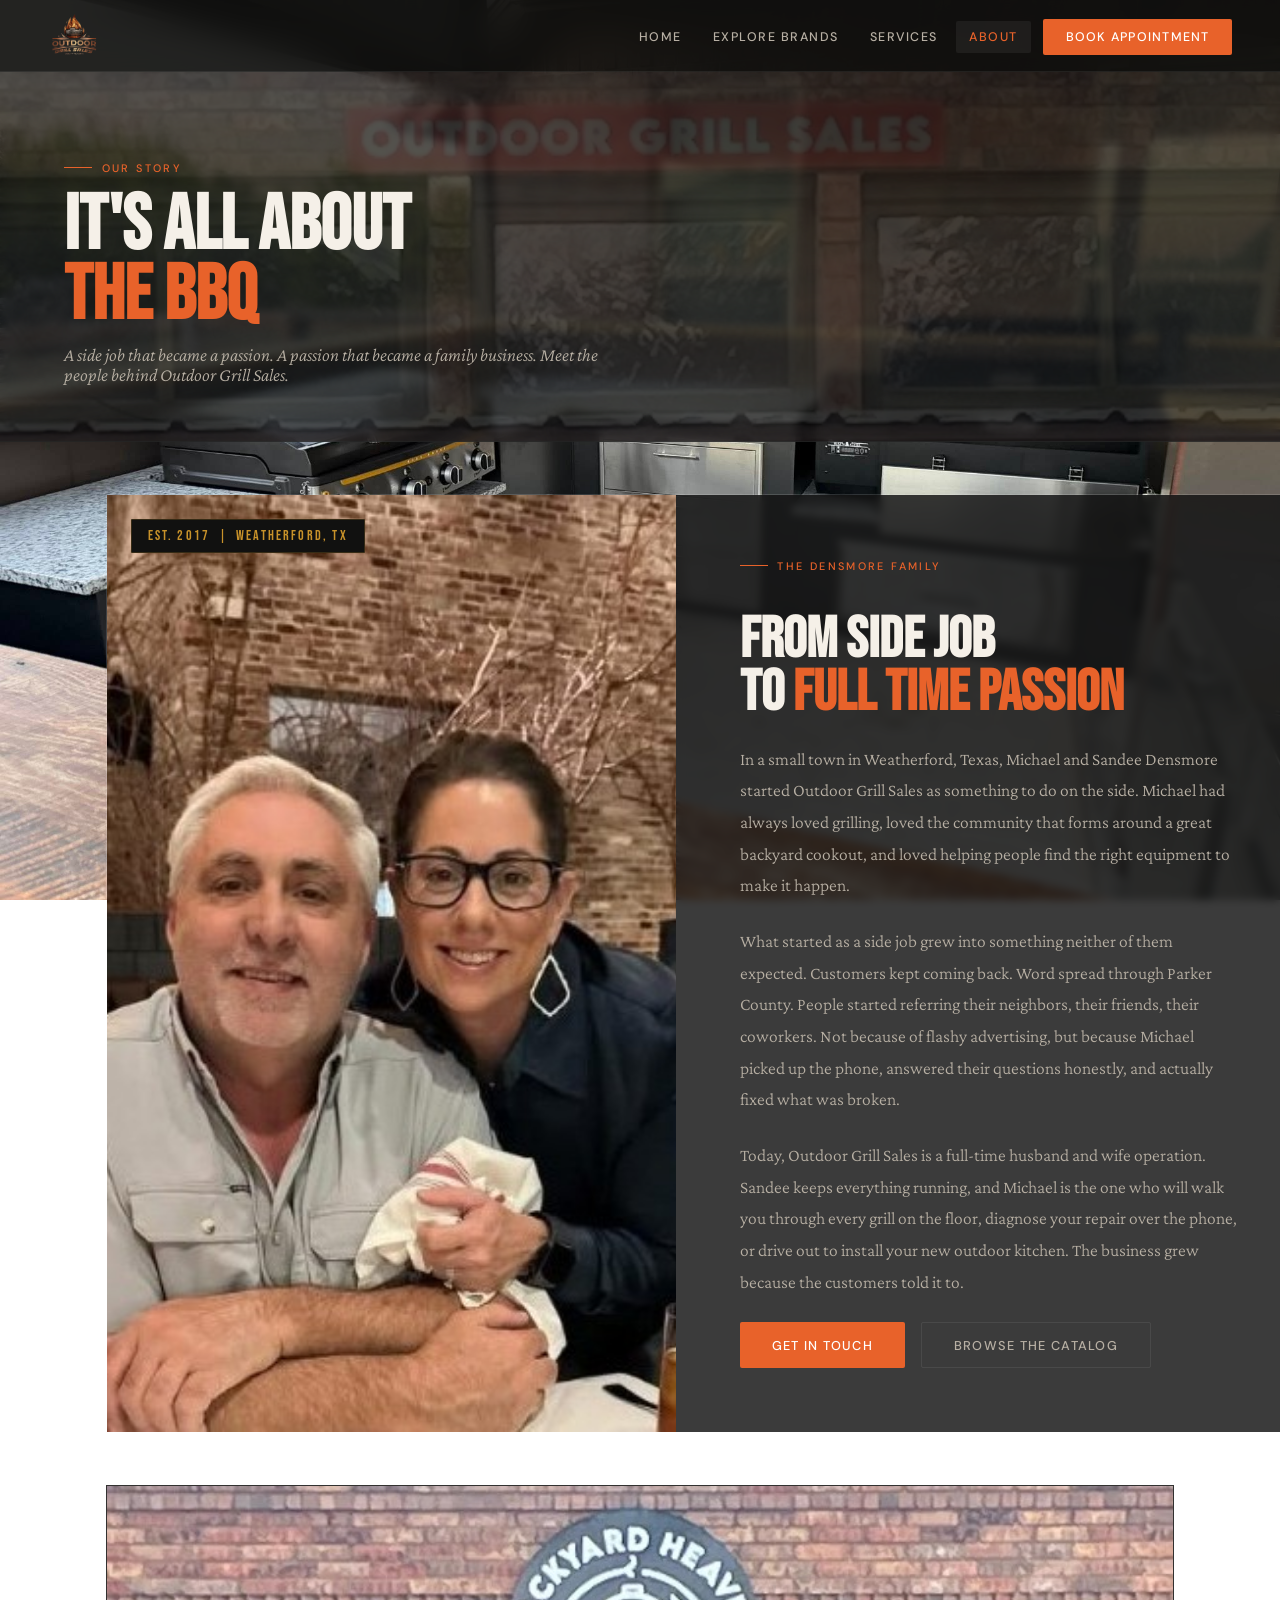
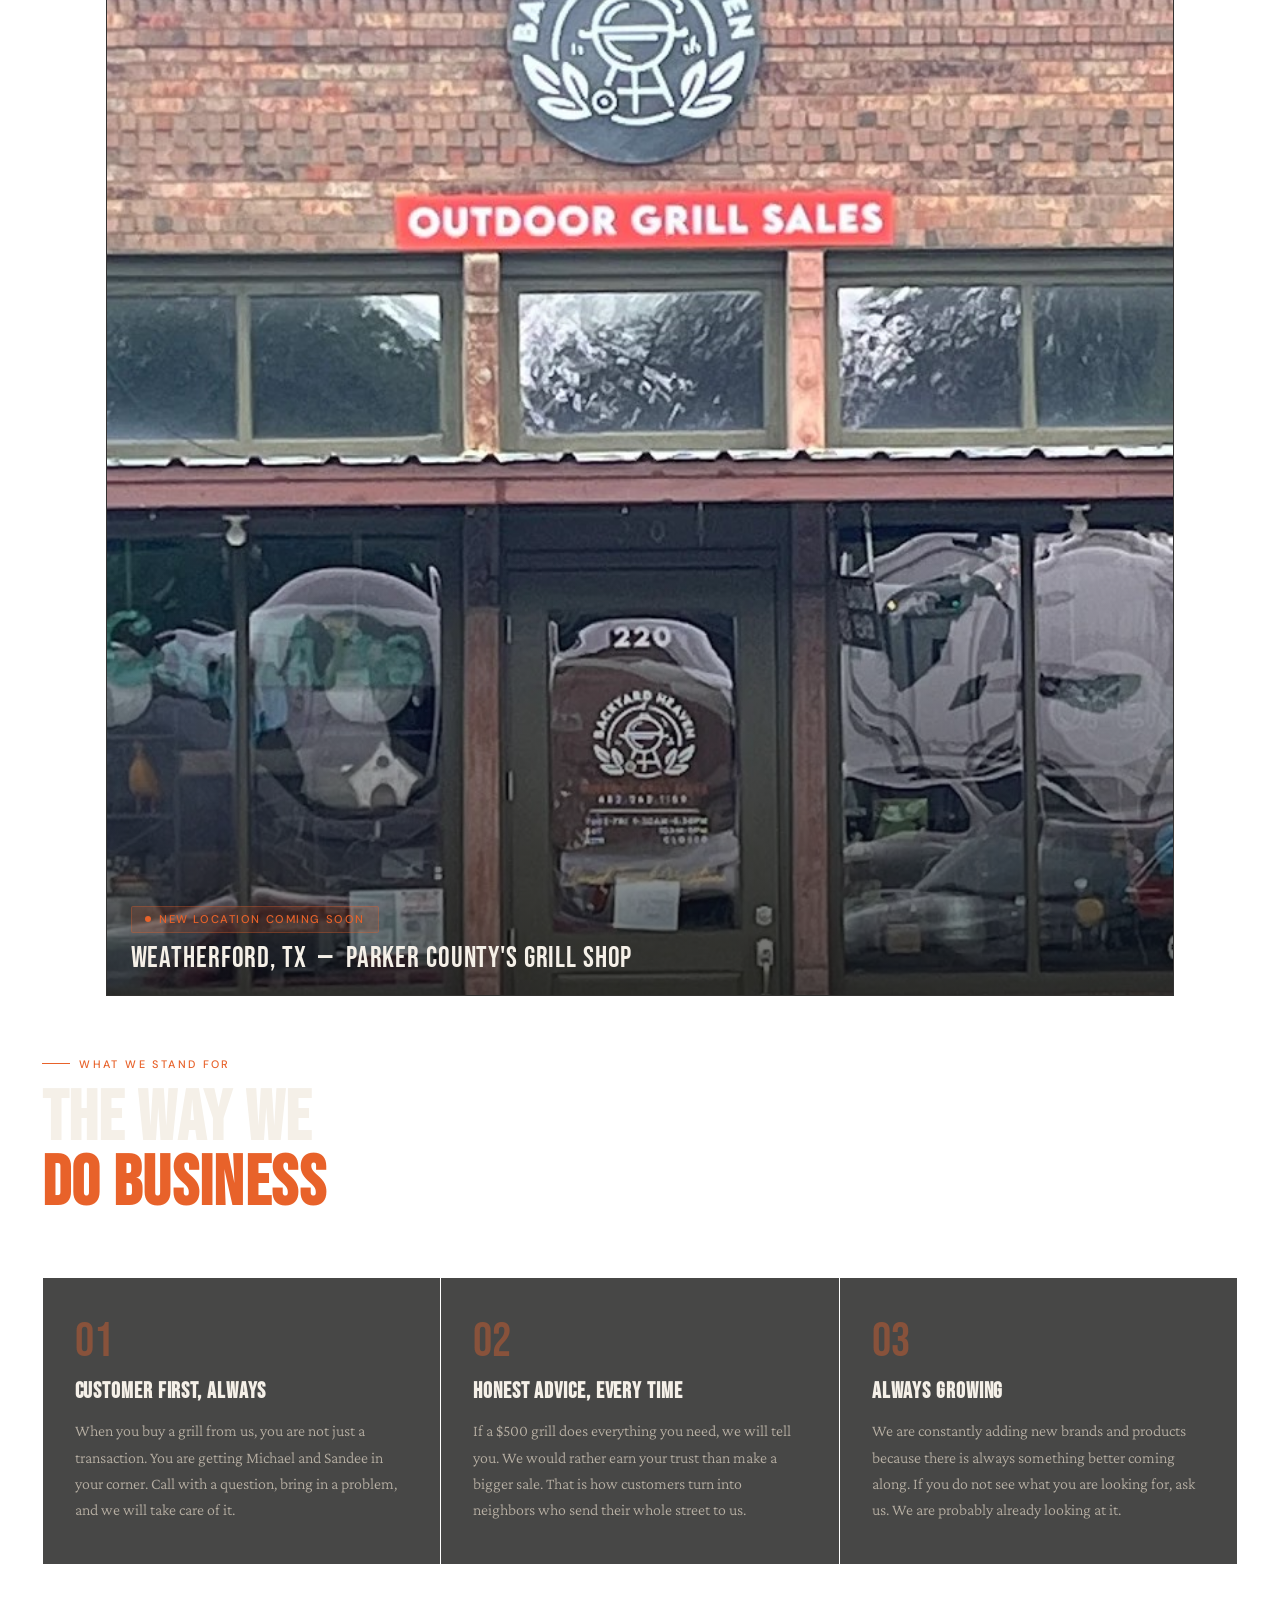
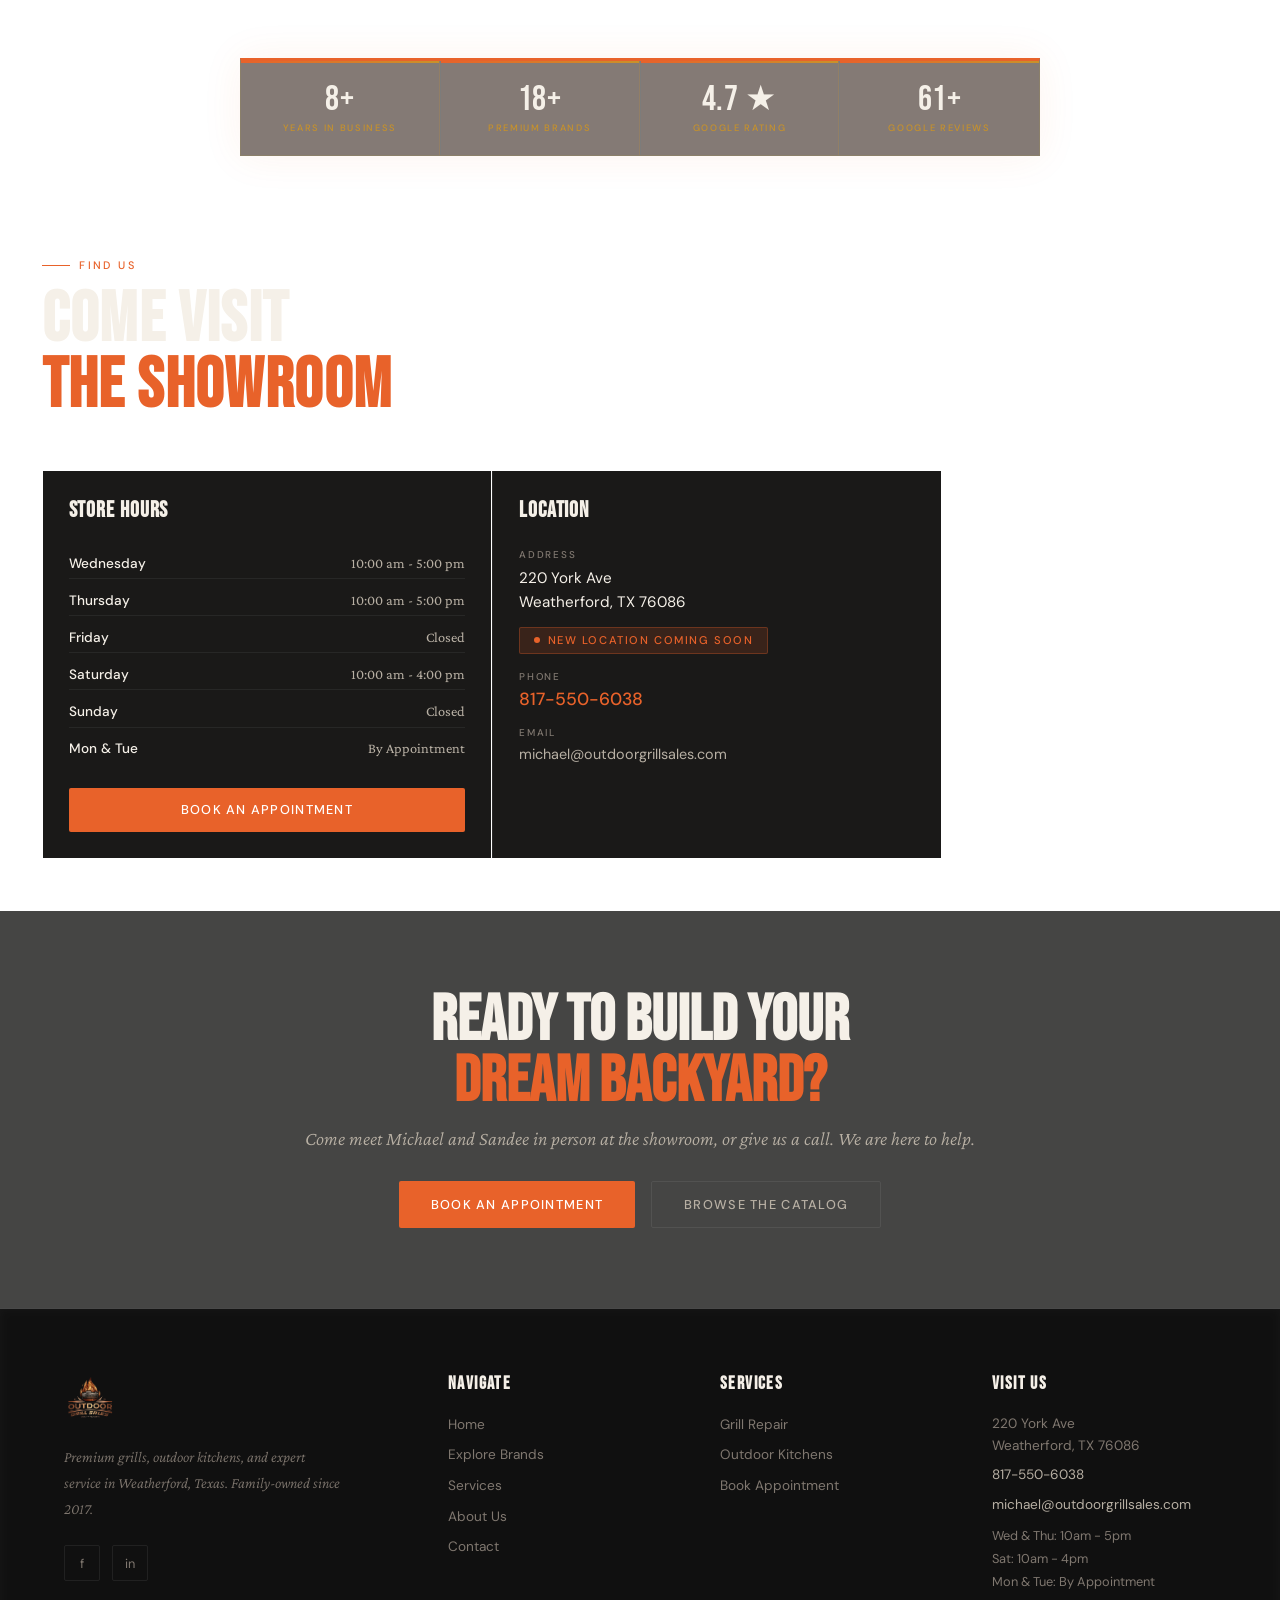
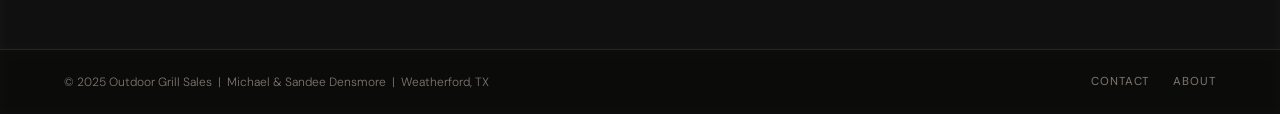
==== commit 7a51899d: "Update about.html" ====
--- a/about.html
+++ b/about.html
@@ -49,7 +49,7 @@
   </div>
 
   <!-- STORY SECTION -->
-  <section style="padding:5rem 4rem;">
+  <section style="padding:3.25rem 2.6rem;">
     <div class="about-story reveal">
       <div class="about-story-img">
         <img src="assets/michael-sandee.jpg" alt="Michael and Sandee Densmore, owners of Outdoor Grill Sales">
@@ -76,7 +76,7 @@
   </section>
 
   <!-- STORE PHOTO -->
-  <section style="padding:0 4rem;">
+  <section style="padding:0 2.6rem;">
     <div class="store-front-wrap">
       <img src="assets/store-front.jpg" alt="Outdoor Grill Sales showroom in Weatherford, TX">
       <div class="store-front-overlay"></div>
@@ -88,7 +88,7 @@
   </section>
 
   <!-- VALUES -->
-  <section style="padding:5rem 4rem;">
+  <section style="padding:3.25rem 2.6rem;">
     <div class="section-label reveal">What We Stand For</div>
     <h2 class="section-title reveal reveal-delay-1">The Way We<br><span>Do Business</span></h2>
     <div style="height:2.5rem;"></div>
@@ -112,21 +112,21 @@
   </section>
 
   <!-- STATS BAND -->
-  <section style="padding:4rem; background:var(--charcoal-2); border-top:1px solid var(--border); border-bottom:1px solid var(--border);">
-    <div style="display:grid; grid-template-columns:repeat(auto-fit, minmax(160px, 1fr)); gap:1px; background:rgba(255,255,255,0.06); border:1px solid var(--border); max-width:800px; margin:0 auto;">
-      <div class="hero-stat reveal" style="text-align:center; padding:2rem;">
+  <section style="padding:2.54rem 1.69rem; background:transparent; border-top:1px solid var(--border); border-bottom:1px solid var(--border);">
+    <div style="display:grid; grid-template-columns:repeat(auto-fit, minmax(160px, 1fr)); gap:1px; background:rgba(17,17,16,0.55); backdrop-filter:blur(8px); border:1px solid var(--border-warm); border-top:3px solid var(--ember); box-shadow:0 0 40px rgba(232,98,42,0.08); max-width:800px; margin:0 auto;">
+      <div class="hero-stat reveal" style="text-align:center; padding:1.3rem;">
         <div class="hero-stat-num" data-count="8" data-suffix="+" data-duration="1400">8+</div>
         <div class="hero-stat-label">Years in Business</div>
       </div>
-      <div class="hero-stat reveal reveal-delay-1" style="text-align:center; padding:2rem;">
+      <div class="hero-stat reveal reveal-delay-1" style="text-align:center; padding:1.3rem;">
         <div class="hero-stat-num" data-count="18" data-suffix="+" data-duration="1500">18+</div>
         <div class="hero-stat-label">Premium Brands</div>
       </div>
-      <div class="hero-stat reveal reveal-delay-2" style="text-align:center; padding:2rem;">
+      <div class="hero-stat reveal reveal-delay-2" style="text-align:center; padding:1.3rem;">
         <div class="hero-stat-num">4.7 &#9733;</div>
         <div class="hero-stat-label">Google Rating</div>
       </div>
-      <div class="hero-stat reveal reveal-delay-3" style="text-align:center; padding:2rem; border-right:none;">
+      <div class="hero-stat reveal reveal-delay-3" style="text-align:center; padding:1.3rem; border-right:none;">
         <div class="hero-stat-num" data-count="61" data-suffix="+" data-duration="1600">61+</div>
         <div class="hero-stat-label">Google Reviews</div>
       </div>
@@ -134,12 +134,12 @@
   </section>
 
   <!-- HOURS AND LOCATION -->
-  <section style="padding:5rem 4rem;">
+  <section style="padding:3.25rem 2.6rem;">
     <div class="section-label reveal">Find Us</div>
     <h2 class="section-title reveal reveal-delay-1">Come Visit<br><span>the Showroom</span></h2>
     <div style="height:2rem;"></div>
-    <div style="display:grid; grid-template-columns:1fr 1fr; gap:1px; background:rgba(255,255,255,0.06); border:1px solid var(--border); max-width:900px;" class="reveal reveal-delay-2">
-      <div style="background:var(--charcoal-2); padding:2.5rem;">
+    <div style="display:grid; grid-template-columns:1fr 1fr; gap:1px; background:rgba(255,255,255,0.06); border:1px solid var(--border); max-width:900px; overflow:hidden;" class="reveal reveal-delay-2">
+      <div style="background:var(--charcoal-2); padding:1.62rem;">
         <h3 style="font-family:'Bebas Neue',sans-serif; font-size:1.4rem; letter-spacing:0.04em; margin-bottom:1.5rem;">Store Hours</h3>
         <div class="hours-grid">
           <div class="hours-row"><span class="day">Wednesday</span><span class="time">10:00 am - 5:00 pm</span></div>
@@ -153,7 +153,7 @@
           <a href="contact.html" class="btn-primary" style="width:100%; justify-content:center;">Book an Appointment</a>
         </div>
       </div>
-      <div style="background:var(--charcoal-2); padding:2.5rem; border-left:1px solid var(--border);">
+      <div style="background:var(--charcoal-2); padding:1.62rem; border-left:1px solid var(--border);">
         <h3 style="font-family:'Bebas Neue',sans-serif; font-size:1.4rem; letter-spacing:0.04em; margin-bottom:1.5rem;">Location</h3>
         <div style="display:flex; flex-direction:column; gap:1rem;">
           <div>
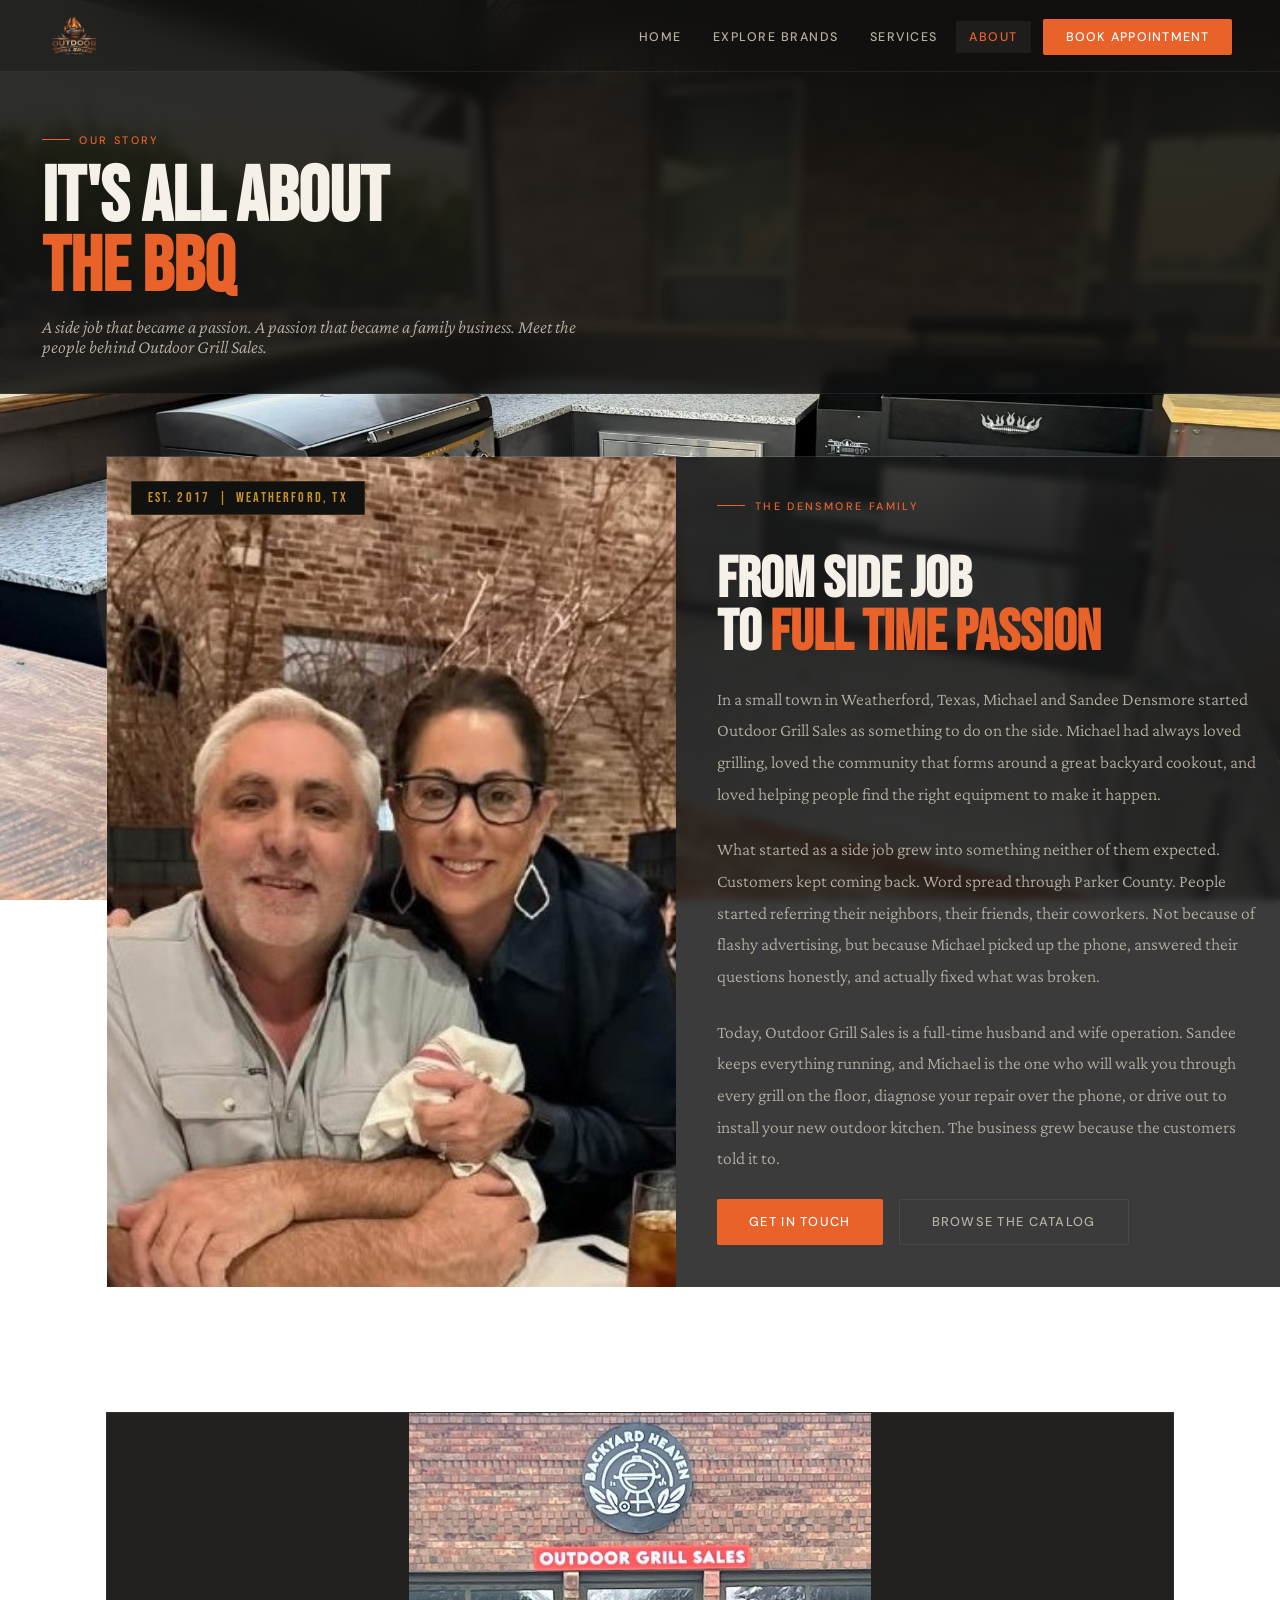
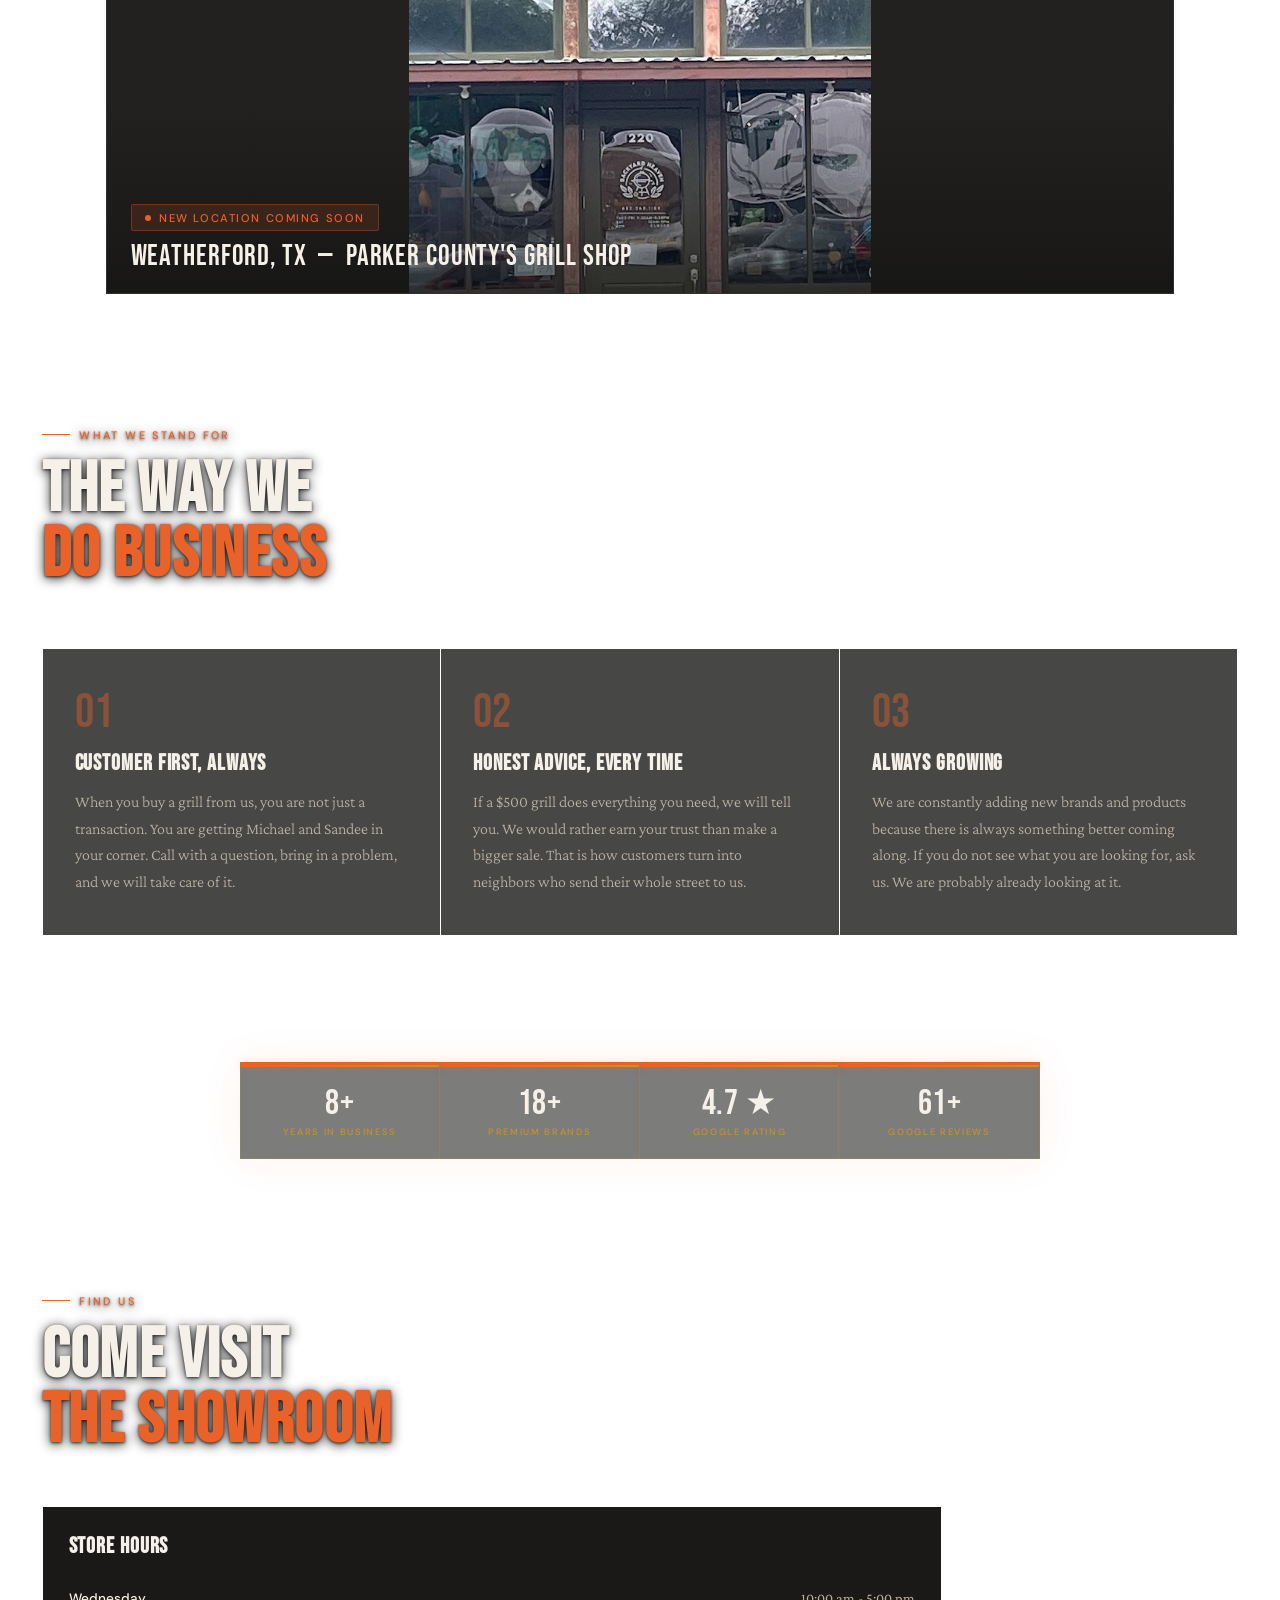
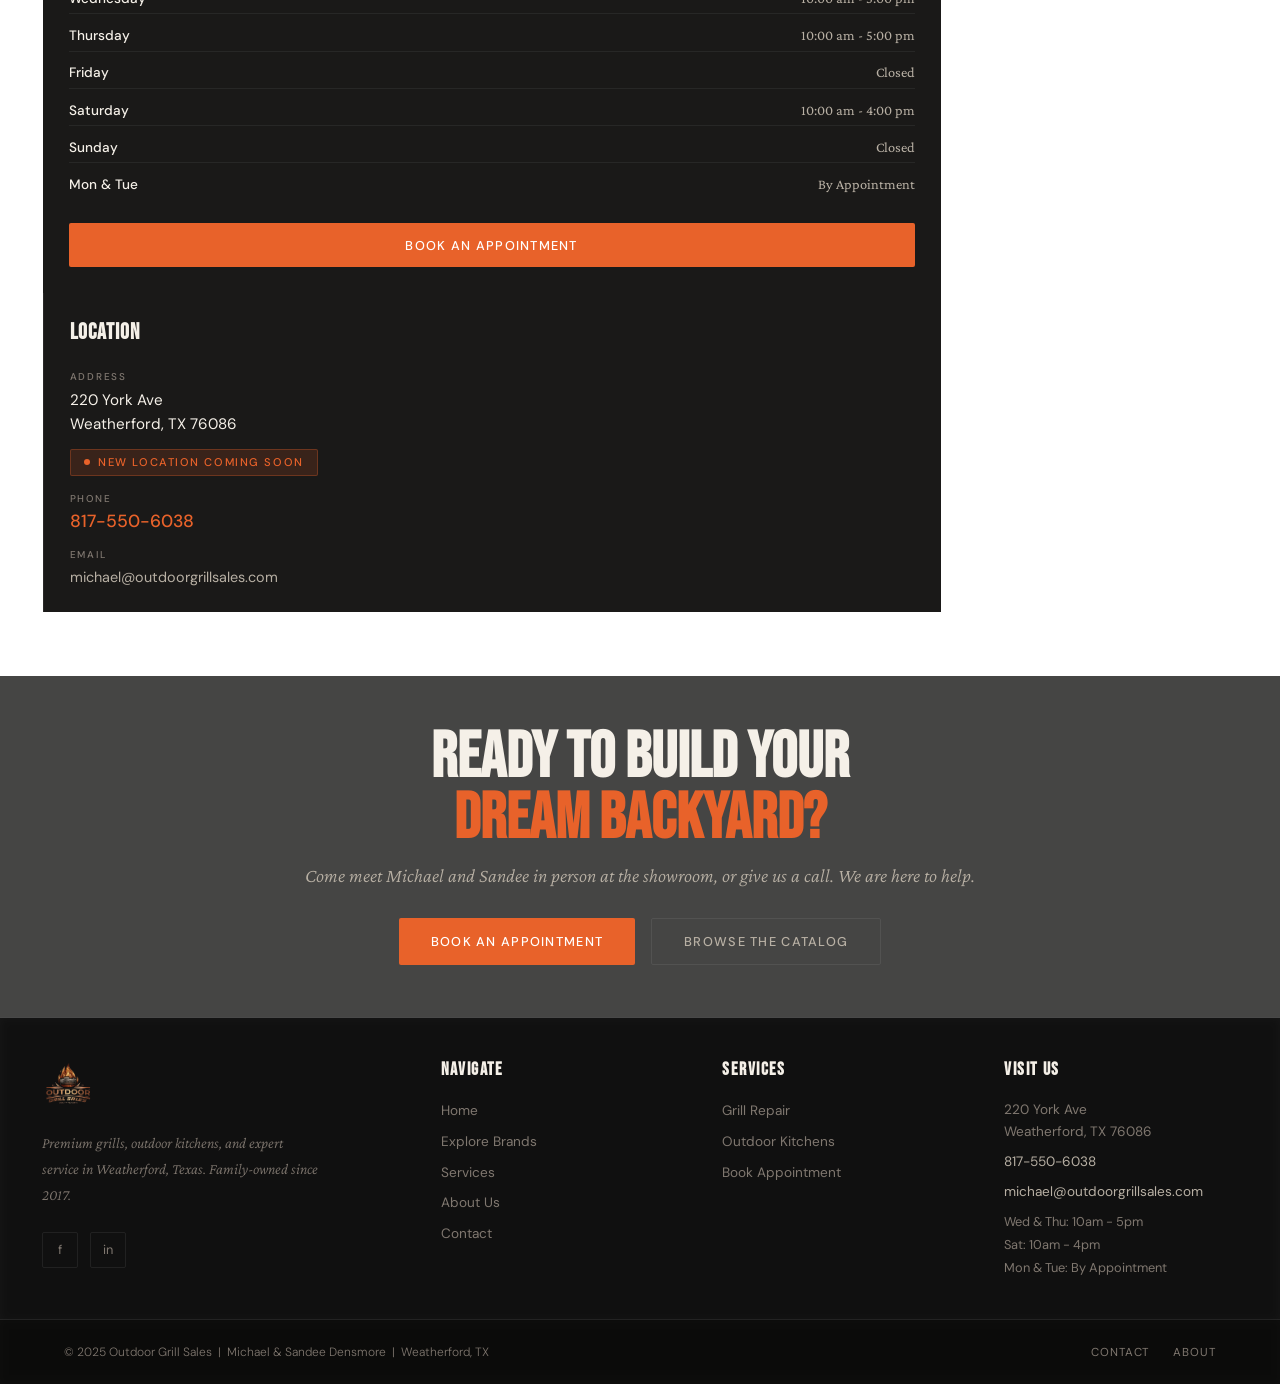
==== commit 6e74ac68: "Update about.html" ====
--- a/about.html
+++ b/about.html
@@ -138,7 +138,7 @@
     <div class="section-label reveal">Find Us</div>
     <h2 class="section-title reveal reveal-delay-1">Come Visit<br><span>the Showroom</span></h2>
     <div style="height:2rem;"></div>
-    <div style="display:grid; grid-template-columns:1fr 1fr; gap:1px; background:rgba(255,255,255,0.06); border:1px solid var(--border); max-width:900px; overflow:hidden;" class="reveal reveal-delay-2">
+    <div class="about-hours-grid" style="background:rgba(255,255,255,0.06); border:1px solid var(--border); max-width:900px; overflow:hidden;" class="reveal reveal-delay-2">
       <div style="background:var(--charcoal-2); padding:1.62rem;">
         <h3 style="font-family:'Bebas Neue',sans-serif; font-size:1.4rem; letter-spacing:0.04em; margin-bottom:1.5rem;">Store Hours</h3>
         <div class="hours-grid">
--- a/style.css
+++ b/style.css
@@ -3172,3 +3172,497 @@
   left: 1.5rem;
   z-index: 2;
 }
+
+
+/* ============================================================
+   PATCH 9 — White boxes, store front zoom, stats transparency,
+              section padding reduction, remove page-hero bg
+   ============================================================ */
+
+/* ── 1. WHITE BOXES — NUCLEAR FIX ──
+   mix-blend-mode doesn't work reliably across all browsers
+   when the parent has backdrop-filter. Switch to a different
+   approach: hide the logo img entirely in the image wrap and
+   show a CSS-only brand name fallback, OR just make the pill
+   dark enough that the white logo reads against it cleanly.
+   The real fix: make the pill wider/taller and remove mix-blend-mode. */
+
+.explore-brand-logo {
+  mix-blend-mode: normal !important;
+  filter: brightness(0) invert(1) drop-shadow(0 1px 3px rgba(0,0,0,0.8)) !important;
+  opacity: 1 !important;
+  z-index: 3 !important;
+  bottom: 0.9rem !important;
+  left: 1rem !important;
+  height: 28px !important;
+  max-width: 130px !important;
+  background: transparent !important;
+  /* Force the image itself to be treated as transparent-bg */
+  image-rendering: crisp-edges;
+}
+
+/* The dark pill behind logo — make it tight and proportional */
+.explore-brand-img-wrap::after {
+  content: '';
+  position: absolute;
+  bottom: 0.65rem;
+  left: 0.75rem;
+  height: 40px;
+  width: 150px;
+  background: rgba(0, 0, 0, 0.72);
+  border-radius: 2px;
+  z-index: 2;
+  backdrop-filter: blur(6px);
+  -webkit-backdrop-filter: blur(6px);
+  border: 1px solid rgba(255,255,255,0.06);
+}
+
+.explore-brand-img-wrap.no-img::after {
+  display: none !important;
+}
+
+/* ── 2. STORE FRONT IMAGE — give user a CSS variable to tune ──
+   object-position controls the crop. 
+   "center top" = show top of image (sign area)
+   "center 15%" = 15% from top
+   TUNE THIS: change the % to adjust what shows */
+
+.store-front-wrap {
+  position: relative !important;
+  overflow: hidden !important;
+  border: 1px solid var(--border) !important;
+  margin: 0 4rem !important;
+  /* HEIGHT: controls how much vertical space the image takes */
+  height: 320px !important;
+  max-height: 320px !important;
+}
+
+.store-front-wrap img {
+  width: 100% !important;
+  height: 100% !important;
+  object-fit: cover !important;
+  /* ZOOM CONTROL: change this percentage to adjust crop position.
+     0% = very top of image
+     50% = center of image  
+     Try values between 5% and 25% to show the sign */
+  object-position: center 8% !important;
+  display: block !important;
+}
+
+@media (max-width: 900px) {
+  .store-front-wrap {
+    margin: 0 !important;
+    width: 100% !important;
+    height: 220px !important;
+    max-height: 220px !important;
+  }
+
+  .store-front-wrap img {
+    object-position: center 8% !important;
+  }
+}
+
+/* ── 3. STATS BAND — transparent with ember trim ── */
+
+/* Remove the solid dark background from the stats section wrapper */
+section[style*="background:var(--charcoal-2)"][style*="border-top"] {
+  background: transparent !important;
+  backdrop-filter: none !important;
+}
+
+/* The stat grid wrapper */
+.hero-stats,
+[style*="grid-template-columns:repeat(auto-fit, minmax(160px"] {
+  background: rgba(17, 17, 16, 0.55) !important;
+  backdrop-filter: blur(8px) !important;
+  -webkit-backdrop-filter: blur(8px) !important;
+  border: 1px solid var(--border-warm) !important;
+  border-top: 3px solid var(--ember) !important;
+  box-shadow: 0 0 40px rgba(232, 98, 42, 0.08) !important;
+}
+
+/* Individual stat cells */
+.hero-stat {
+  background: transparent !important;
+  position: relative;
+}
+
+.hero-stat::before {
+  background: linear-gradient(90deg, var(--ember), var(--gold)) !important;
+  box-shadow: 0 0 10px rgba(232,98,42,0.4) !important;
+}
+
+/* ── 4. SECTION PADDING — reduce by 35% across all pages ──
+   Base was 6rem 4rem → 35% less = 3.9rem 2.6rem → round to 4rem 2.6rem */
+
+section {
+  padding: 3.9rem 2.6rem !important;
+}
+
+/* Keep catalog filter full width */
+.catalog-filter {
+  padding: 0.85rem 2.6rem !important;
+}
+
+/* Inline sections with padding:4rem or padding:5rem */
+/* These are handled via !important overrides in mobile patch already.
+   We target the most common inline style values: */
+
+/* Page hero reduced */
+.page-hero {
+  padding: 3.25rem 2.6rem 2.25rem !important;
+}
+
+/* Service blocks keep their internal spacing */
+.service-block-content {
+  padding: 2.3rem !important;
+}
+
+.about-story-content {
+  padding: 2.6rem !important;
+}
+
+.contact-info-panel {
+  padding: 2.3rem !important;
+}
+
+.contact-form-panel {
+  padding: 2.3rem !important;
+}
+
+.footer-top {
+  padding: 2.6rem 2.6rem 2rem !important;
+}
+
+/* CTA band */
+.cta-band {
+  padding: 3.25rem 2.6rem !important;
+}
+
+/* Mobile section padding reduced proportionally */
+@media (max-width: 900px) {
+  section {
+    padding: 2.5rem 1.2rem !important;
+  }
+  .catalog-filter {
+    padding: 0.85rem 1.2rem !important;
+  }
+  .page-hero {
+    padding: 2rem 1.2rem 1.5rem !important;
+  }
+  .cta-band {
+    padding: 2.5rem 1.2rem !important;
+  }
+  .service-block-content {
+    padding: 1.5rem 1.2rem !important;
+  }
+  .about-story-content {
+    padding: 1.5rem 1.2rem !important;
+  }
+  .contact-info-panel,
+  .contact-form-panel {
+    padding: 1.5rem 1.2rem !important;
+  }
+  .footer-top {
+    padding: 2rem 1.2rem 1.5rem !important;
+  }
+}
+
+/* ── 5. REMOVE PAGE-HERO BACKGROUND IMAGE from all inner pages ──
+   The ::before pseudo-element was showing store-front.jpg faintly.
+   Remove it entirely so inner pages have no hero background image,
+   matching the clean look of the homepage. */
+
+.page-hero {
+  background: rgba(17, 17, 16, 0.88) !important;
+  backdrop-filter: blur(4px) !important;
+  -webkit-backdrop-filter: blur(4px) !important;
+}
+
+.page-hero::before {
+  display: none !important;
+}
+
+
+/* ============================================================
+   PATCH 10 — Brand logo moved into card body (not on image)
+   ============================================================ */
+
+/* ── Remove the dark pill that was behind the old logo ── */
+.explore-brand-img-wrap::after {
+  display: none !important;
+  content: none !important;
+}
+
+/* ── Kill all old logo-on-image styles ── */
+.explore-brand-logo {
+  display: none !important;
+}
+
+/* ── New logo in the text body ── */
+.explore-body-logo {
+  display: block;
+  height: 36px;
+  width: auto;
+  max-width: 160px;
+  object-fit: contain;
+  object-position: left center;
+  margin-bottom: 0.2rem;
+  /* Show full color — no filter needed */
+  filter: none;
+  opacity: 1;
+  /* If logo has white bg, we can at least constrain it */
+  background: transparent;
+}
+
+/* On hover, logo stays the same — no greyscale effect */
+.explore-brand-card:hover .explore-body-logo {
+  opacity: 1;
+  filter: none;
+}
+
+
+/* ============================================================
+   PATCH 11 — 3 targeted fixes:
+   1. Contact page nav CTA active state (loses orange)
+   2. Services page heading text protection
+   3. About page store front square image fit
+   ============================================================ */
+
+/* ── FIX 1: Contact page Book Appointment button stays orange ──
+   When on contact.html the .nav-cta gets .active class applied
+   by initActiveNav() which overrides the orange background. */
+
+.nav-cta.active,
+.nav-links a.nav-cta.active {
+  background: var(--ember) !important;
+  color: #fff !important;
+  opacity: 1 !important;
+}
+
+.nav-cta.active:hover {
+  background: var(--ember-light) !important;
+}
+
+/* ── FIX 2: Services headings — dark scrim behind text ──
+   The section titles on services.html sit over the background
+   image with no protection. Add a dark gradient behind the
+   section heading text blocks. */
+
+.service-block-content h2 {
+  text-shadow:
+    0 2px 12px rgba(0,0,0,0.9),
+    0 1px 4px rgba(0,0,0,0.8) !important;
+}
+
+/* The section heading block that reads "Grill Repair" and
+   "Outdoor Kitchen Installation" over the hero background */
+section > .section-label,
+section > .section-title,
+section > .section-subtitle {
+  text-shadow: 0 2px 12px rgba(0,0,0,0.85), 0 1px 3px rgba(0,0,0,0.7);
+}
+
+/* Grill Repair and Outdoor Kitchen headings specifically */
+#install ~ section .section-title,
+.page-top > section .section-title {
+  position: relative;
+}
+
+/* Dark pill behind the service section label + title block */
+.services-heading-wrap {
+  position: relative;
+  display: inline-block;
+  padding: 1.2rem 1.8rem 1.2rem 0;
+}
+
+.services-heading-wrap::before {
+  content: '';
+  position: absolute;
+  inset: 0;
+  background: rgba(17,17,16,0.65);
+  backdrop-filter: blur(6px);
+  -webkit-backdrop-filter: blur(6px);
+  border-radius: 2px;
+  z-index: -1;
+}
+
+/* ── FIX 3: Store front — square image fit ──
+   Now that the image is square, we want it to display fully
+   without being cropped. Use a taller container and
+   object-fit: contain so the full square image shows. */
+
+.store-front-wrap {
+  height: auto !important;
+  max-height: none !important;
+  background: var(--charcoal-3) !important;
+}
+
+.store-front-wrap img {
+  width: 100% !important;
+  height: auto !important;
+  max-height: 480px !important;
+  object-fit: contain !important;
+  object-position: center center !important;
+  display: block !important;
+  background: var(--charcoal-3);
+}
+
+@media (max-width: 900px) {
+  .store-front-wrap img {
+    max-height: 320px !important;
+  }
+}
+
+
+/* ============================================================
+   BRAND WALL — replaces the old flat brand strip
+   Each logo in its own defined tile cell
+   ============================================================ */
+
+.brand-wall-section {
+  padding: 2.5rem 2.6rem;
+  border-top: 1px solid var(--border);
+  border-bottom: 1px solid var(--border);
+  background: rgba(17, 17, 16, 0.72);
+  backdrop-filter: blur(6px);
+  -webkit-backdrop-filter: blur(6px);
+}
+
+.brand-wall-header {
+  display: flex;
+  align-items: center;
+  justify-content: space-between;
+  margin-bottom: 1.5rem;
+  flex-wrap: wrap;
+  gap: 0.75rem;
+}
+
+.brand-wall-link {
+  font-size: 0.7rem;
+  letter-spacing: 0.14em;
+  text-transform: uppercase;
+  color: var(--ember);
+  font-weight: 500;
+  transition: opacity 0.2s;
+  text-decoration: none;
+}
+
+.brand-wall-link:hover {
+  opacity: 0.75;
+}
+
+/* Top ember trim line */
+.brand-wall-section::before {
+  content: '';
+  display: block;
+  width: 100%;
+  height: 2px;
+  background: linear-gradient(
+    90deg,
+    transparent 0%,
+    var(--ember) 20%,
+    var(--gold) 50%,
+    var(--ember) 80%,
+    transparent 100%
+  );
+  margin-bottom: 2.5rem;
+  opacity: 0.6;
+}
+
+.brand-wall-grid {
+  display: grid;
+  grid-template-columns: repeat(5, 1fr);
+  gap: 1px;
+  background: var(--border);
+  border: 1px solid var(--border-warm);
+}
+
+.brand-wall-tile {
+  background: rgba(26, 25, 24, 0.88);
+  display: flex;
+  align-items: center;
+  justify-content: center;
+  padding: 1.4rem 1.6rem;
+  position: relative;
+  overflow: hidden;
+  transition: background 0.25s;
+  text-decoration: none;
+  min-height: 80px;
+}
+
+/* Ember glow on hover */
+.brand-wall-tile::before {
+  content: '';
+  position: absolute;
+  inset: 0;
+  background: var(--ember-glow);
+  opacity: 0;
+  transition: opacity 0.3s;
+}
+
+.brand-wall-tile:hover {
+  background: rgba(34, 33, 32, 0.95);
+}
+
+.brand-wall-tile:hover::before {
+  opacity: 1;
+}
+
+/* Bottom ember line slides in on hover */
+.brand-wall-tile::after {
+  content: '';
+  position: absolute;
+  bottom: 0;
+  left: 0;
+  right: 0;
+  height: 2px;
+  background: var(--ember);
+  transform: scaleX(0);
+  transform-origin: center;
+  transition: transform 0.35s ease;
+}
+
+.brand-wall-tile:hover::after {
+  transform: scaleX(1);
+}
+
+.brand-wall-tile img {
+  height: 28px;
+  width: auto;
+  max-width: 120px;
+  object-fit: contain;
+  object-position: center;
+  display: block;
+  position: relative;
+  z-index: 1;
+  transition: transform 0.3s ease, filter 0.3s ease;
+  filter: grayscale(20%);
+}
+
+.brand-wall-tile:hover img {
+  transform: scale(1.06);
+  filter: grayscale(0%);
+}
+
+@media (max-width: 900px) {
+  .brand-wall-grid {
+    grid-template-columns: repeat(3, 1fr);
+  }
+
+  .brand-wall-tile {
+    padding: 1.1rem 1rem;
+    min-height: 64px;
+  }
+
+  .brand-wall-tile img {
+    height: 22px;
+    max-width: 90px;
+  }
+}
+
+@media (max-width: 480px) {
+  .brand-wall-grid {
+    grid-template-columns: repeat(2, 1fr);
+  }
+}
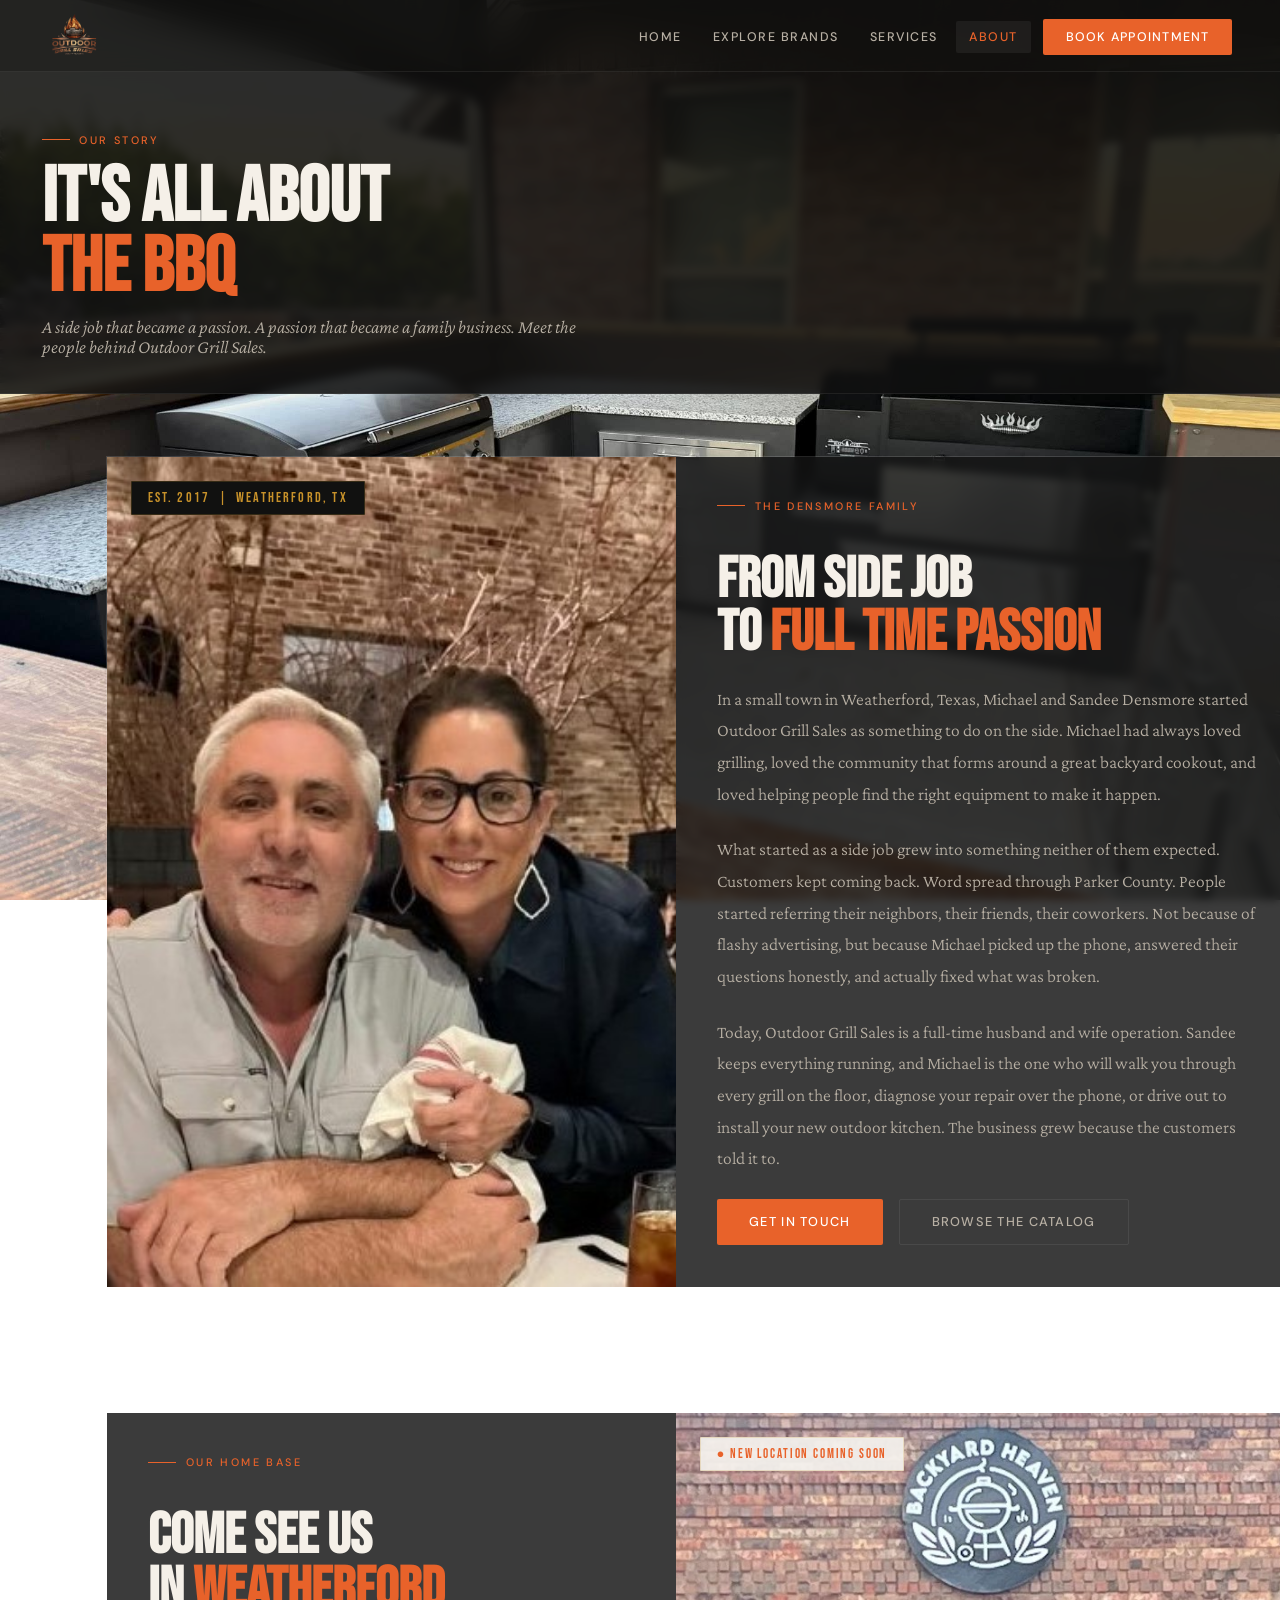
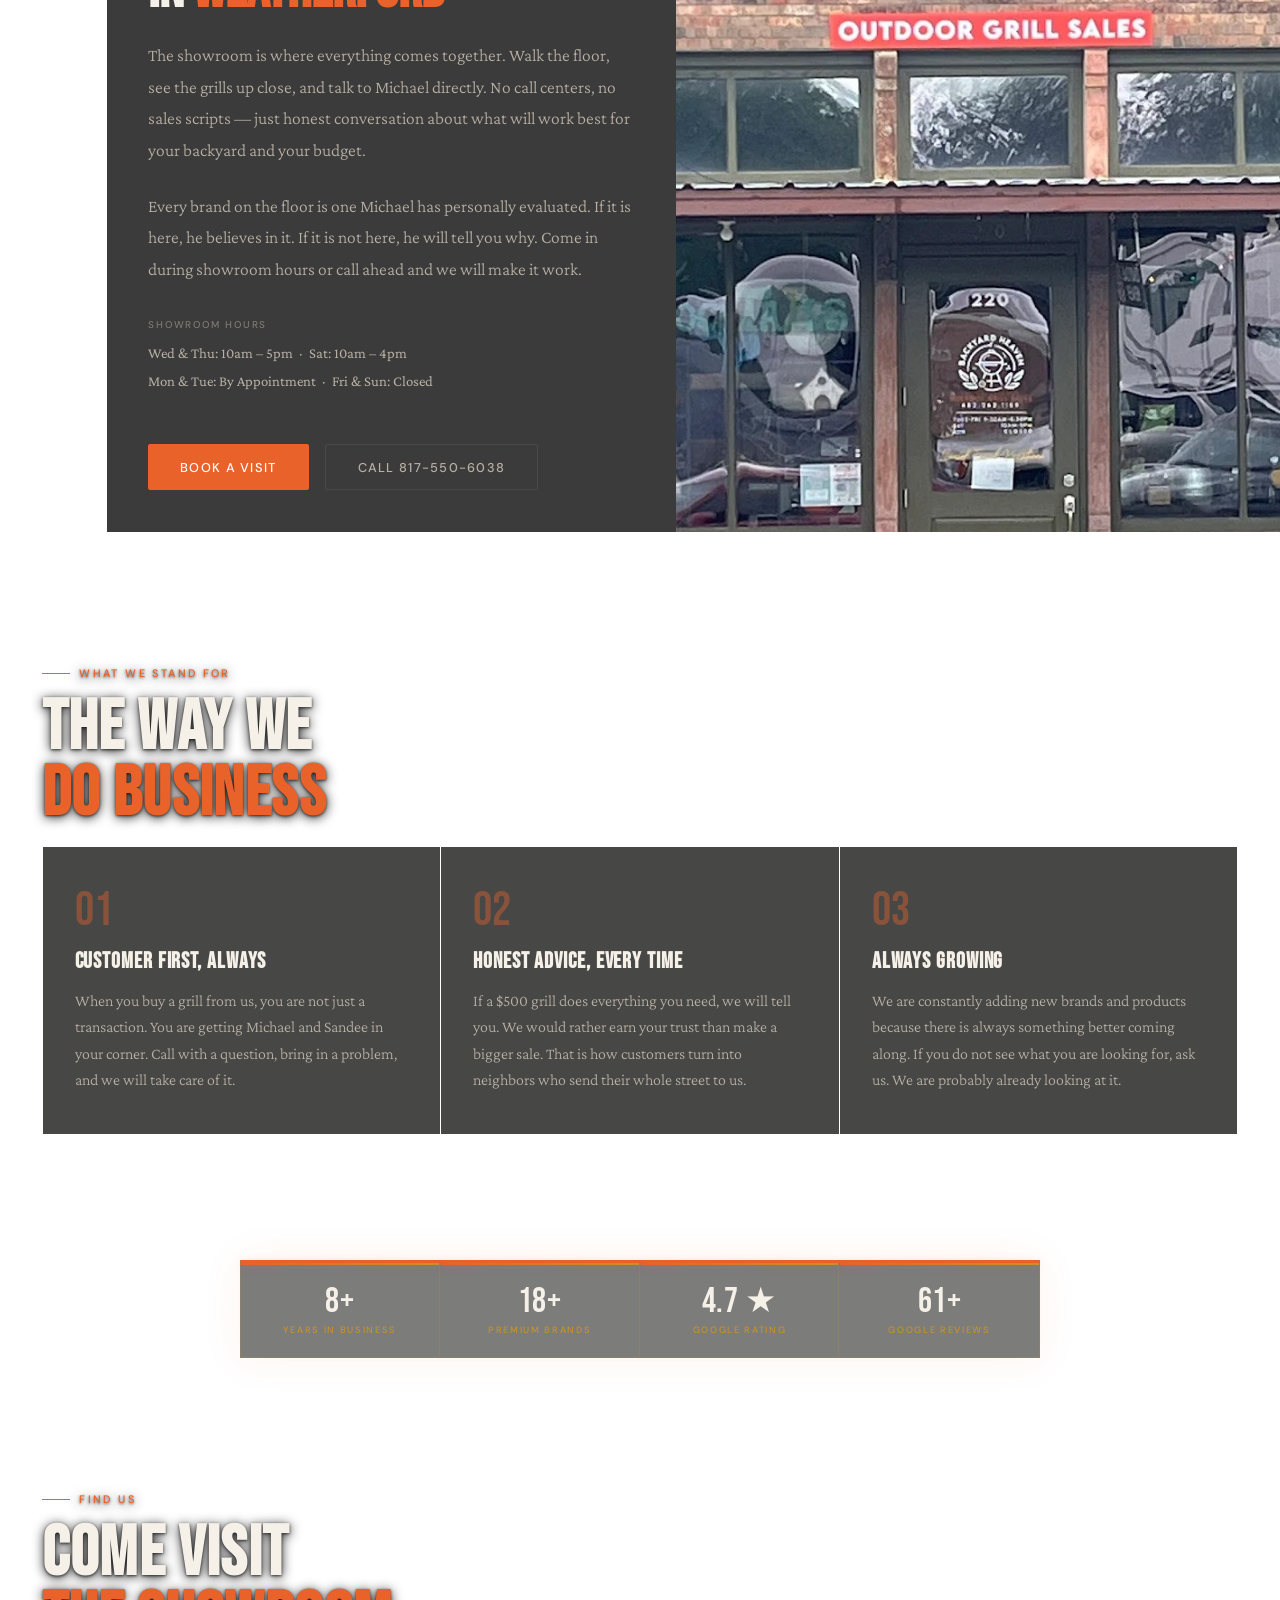
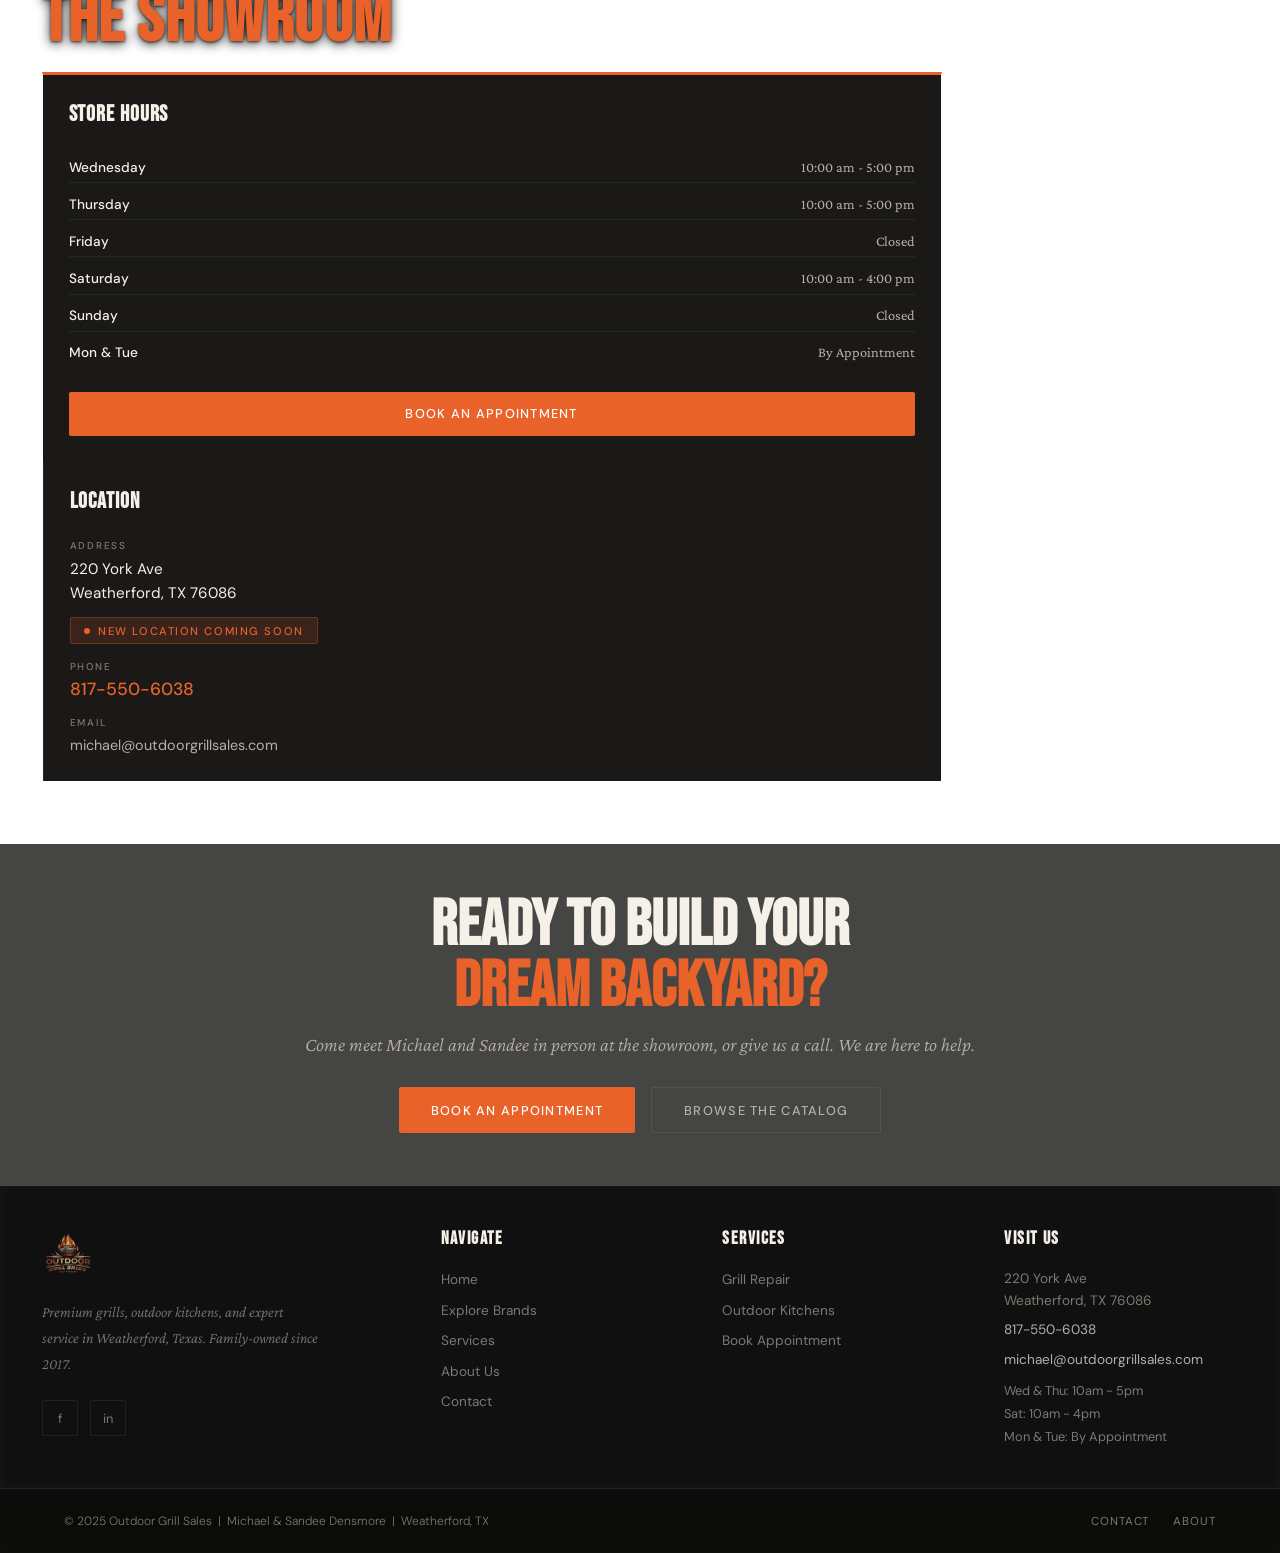
==== commit 7e5a4dee: "Update about.html" ====
--- a/about.html
+++ b/about.html
@@ -75,14 +75,35 @@
     </div>
   </section>
 
-  <!-- STORE PHOTO -->
-  <section style="padding:0 2.6rem;">
-    <div class="store-front-wrap">
-      <img src="assets/store-front.jpg" alt="Outdoor Grill Sales showroom in Weatherford, TX">
-      <div class="store-front-overlay"></div>
-      <div class="store-badge">
-        <div class="relocating-badge">New Location Coming Soon</div>
-        <div style="font-family:'Bebas Neue',sans-serif; font-size:1.8rem; letter-spacing:0.03em; margin-top:0.5rem;">Weatherford, TX &nbsp;&mdash;&nbsp; Parker County's Grill Shop</div>
+  <!-- STORE PHOTO — editorial split layout -->
+  <section style="padding:3.25rem 0 0; margin:0; width:100%;">
+    <div class="about-story about-story-storefront">
+      <div class="about-story-content" style="justify-content:center;">
+        <div class="section-label">Our Home Base</div>
+        <h2>Come See Us<br>In <span>Weatherford</span></h2>
+        <p>
+          The showroom is where everything comes together. Walk the floor, see the grills up close, and talk to Michael directly. No call centers, no sales scripts — just honest conversation about what will work best for your backyard and your budget.
+        </p>
+        <p>
+          Every brand on the floor is one Michael has personally evaluated. If it is here, he believes in it. If it is not here, he will tell you why. Come in during showroom hours or call ahead and we will make it work.
+        </p>
+        <div style="display:flex; flex-direction:column; gap:0.6rem; margin-top:0.5rem;">
+          <div style="font-size:0.62rem; letter-spacing:0.18em; text-transform:uppercase; color:var(--text-dim); font-weight:500;">Showroom Hours</div>
+          <div style="font-size:0.92rem; color:var(--text-muted); line-height:1.9; font-family:'Crimson Pro',serif;">
+            Wed &amp; Thu: 10am – 5pm &nbsp;·&nbsp; Sat: 10am – 4pm<br>
+            Mon &amp; Tue: By Appointment &nbsp;·&nbsp; Fri &amp; Sun: Closed
+          </div>
+        </div>
+        <div style="display:flex; gap:1rem; flex-wrap:wrap; margin-top:1.5rem;">
+          <a href="contact.html" class="btn-primary">Book a Visit</a>
+          <a href="tel:8175506038" class="btn-ghost">Call 817-550-6038</a>
+        </div>
+      </div>
+      <div class="about-story-img">
+        <img src="assets/store-front.jpg" alt="Outdoor Grill Sales showroom in Weatherford, TX" style="object-position:center 20%;">
+        <div class="about-story-badge" style="background:rgba(245,242,238,0.92); border-color:var(--border-warm);">
+          <span style="color:var(--ember); font-family:'Bebas Neue',sans-serif; font-size:0.82rem; letter-spacing:0.14em;">&#9679; New Location Coming Soon</span>
+        </div>
       </div>
     </div>
   </section>
@@ -91,7 +112,6 @@
   <section style="padding:3.25rem 2.6rem;">
     <div class="section-label reveal">What We Stand For</div>
     <h2 class="section-title reveal reveal-delay-1">The Way We<br><span>Do Business</span></h2>
-    <div style="height:2.5rem;"></div>
     <div class="about-values reveal reveal-delay-2" style="margin:0;">
       <div class="about-value">
         <div class="about-value-num">01</div>
@@ -113,7 +133,7 @@
 
   <!-- STATS BAND -->
   <section style="padding:2.54rem 1.69rem; background:transparent; border-top:1px solid var(--border); border-bottom:1px solid var(--border);">
-    <div style="display:grid; grid-template-columns:repeat(auto-fit, minmax(160px, 1fr)); gap:1px; background:rgba(17,17,16,0.55); backdrop-filter:blur(8px); border:1px solid var(--border-warm); border-top:3px solid var(--ember); box-shadow:0 0 40px rgba(232,98,42,0.08); max-width:800px; margin:0 auto;">
+    <div style="display:grid; grid-template-columns:repeat(auto-fit, minmax(160px, 1fr)); gap:1px; background:rgba(255,255,255,0.78); border:1px solid var(--border-warm); border-top:3px solid var(--ember); box-shadow:0 2px 12px rgba(0,0,0,0.06); max-width:800px; margin:0 auto;">
       <div class="hero-stat reveal" style="text-align:center; padding:1.3rem;">
         <div class="hero-stat-num" data-count="8" data-suffix="+" data-duration="1400">8+</div>
         <div class="hero-stat-label">Years in Business</div>
@@ -137,8 +157,7 @@
   <section style="padding:3.25rem 2.6rem;">
     <div class="section-label reveal">Find Us</div>
     <h2 class="section-title reveal reveal-delay-1">Come Visit<br><span>the Showroom</span></h2>
-    <div style="height:2rem;"></div>
-    <div class="about-hours-grid" style="background:rgba(255,255,255,0.06); border:1px solid var(--border); max-width:900px; overflow:hidden;" class="reveal reveal-delay-2">
+    <div class="about-hours-grid" style="border:1px solid var(--border); border-top:3px solid var(--ember); max-width:900px; overflow:hidden;" class="reveal reveal-delay-2">
       <div style="background:var(--charcoal-2); padding:1.62rem;">
         <h3 style="font-family:'Bebas Neue',sans-serif; font-size:1.4rem; letter-spacing:0.04em; margin-bottom:1.5rem;">Store Hours</h3>
         <div class="hours-grid">
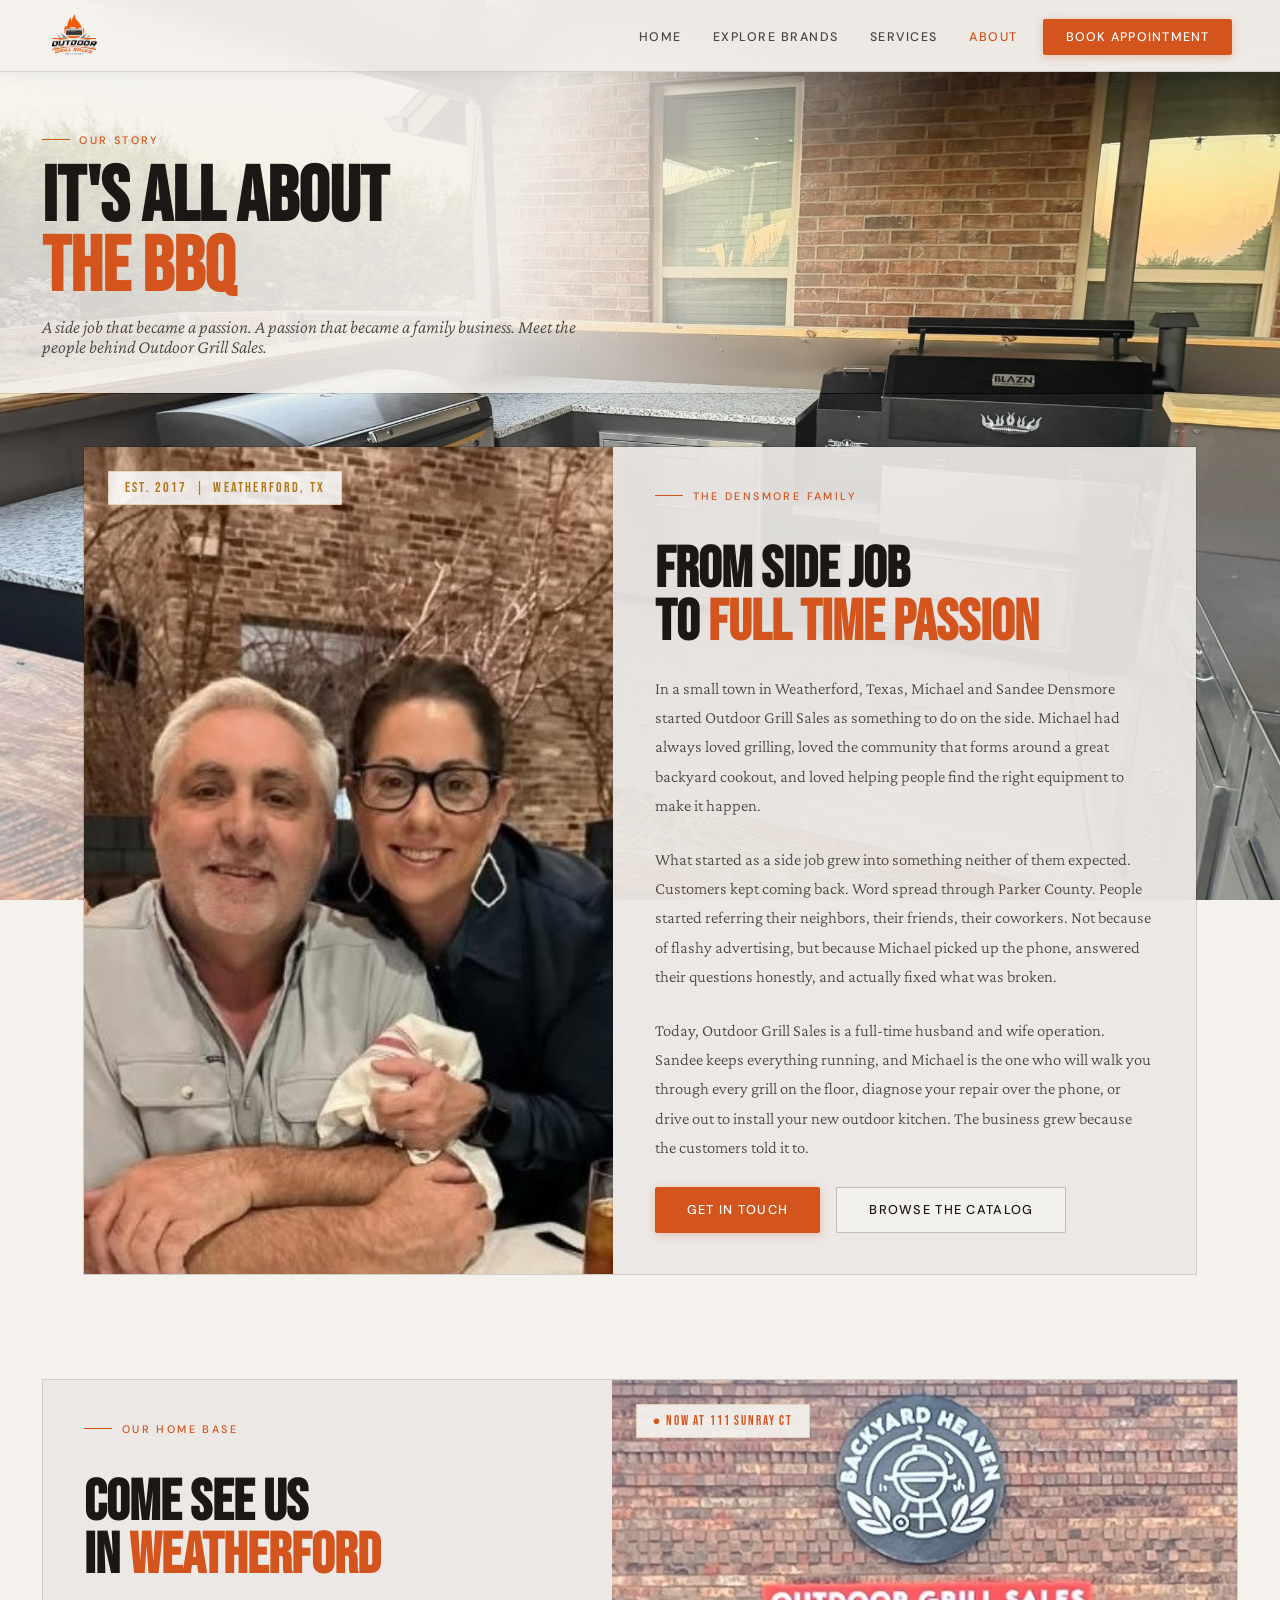
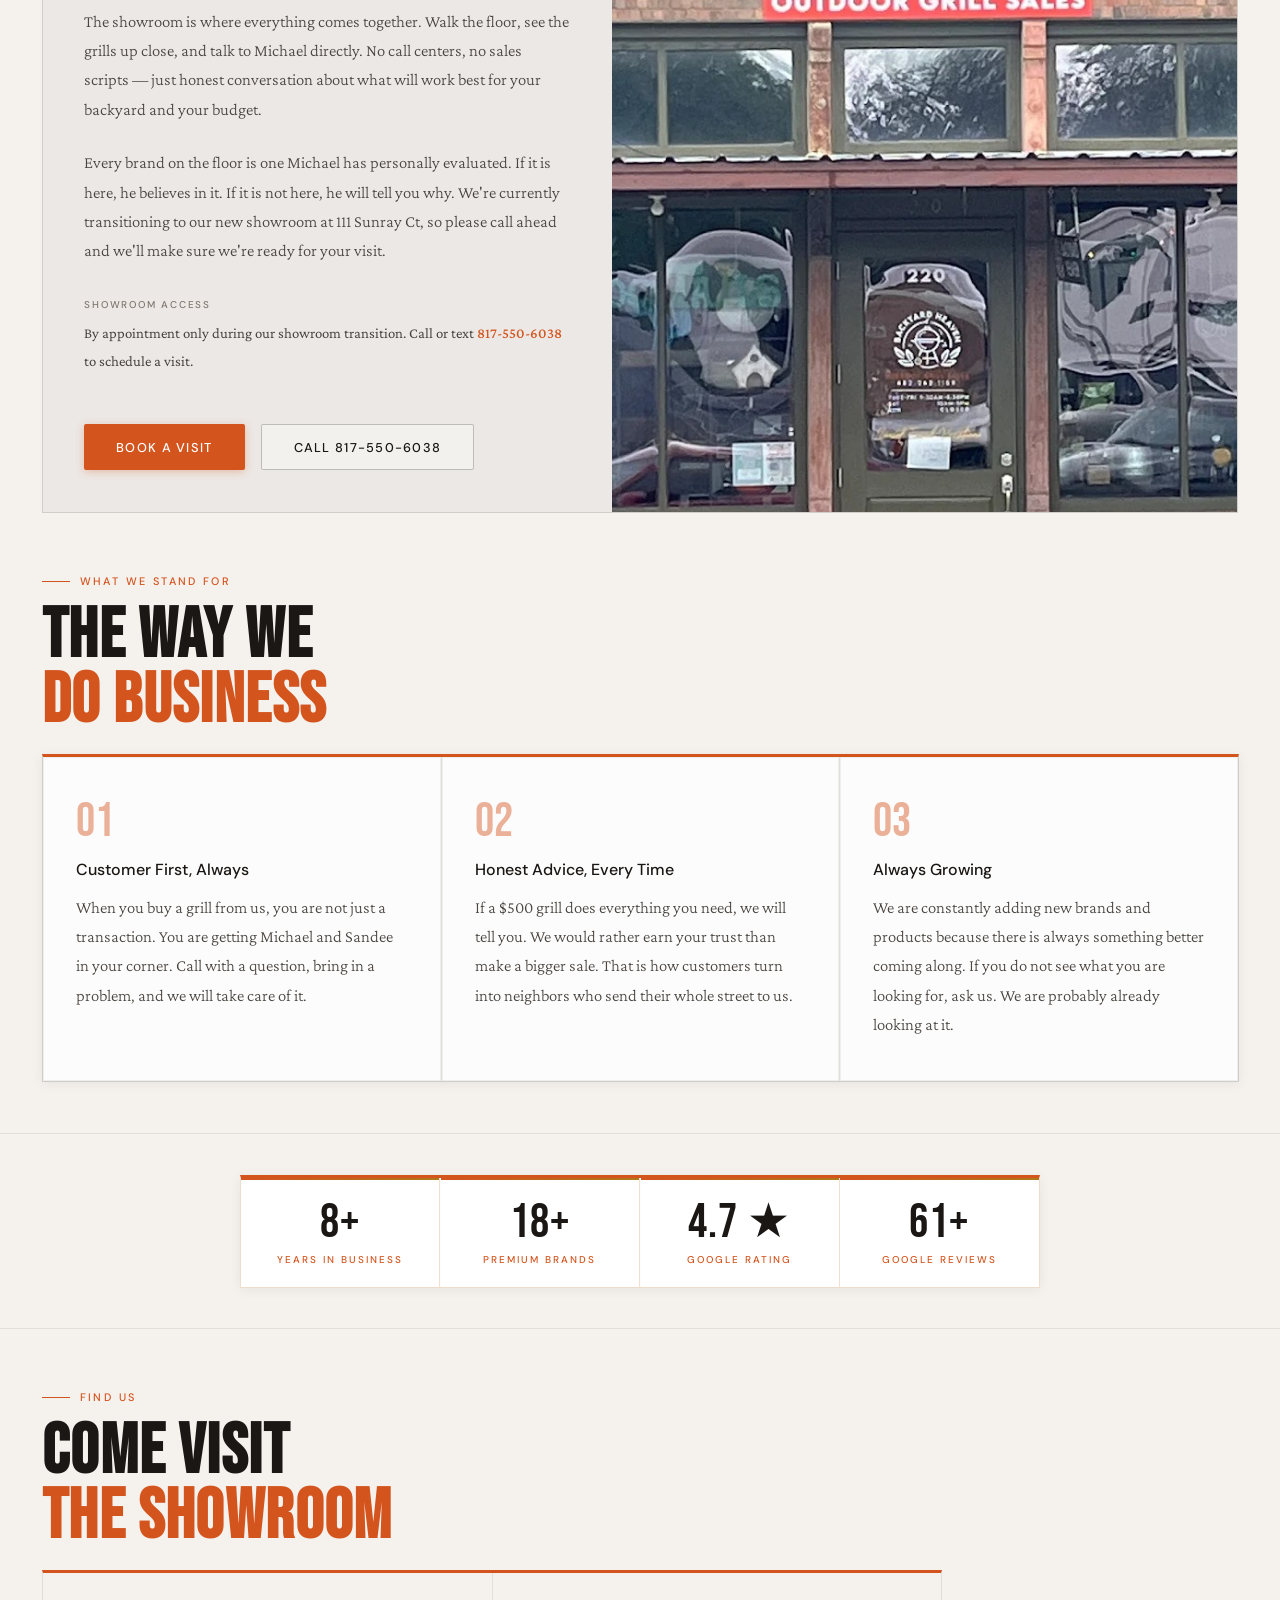
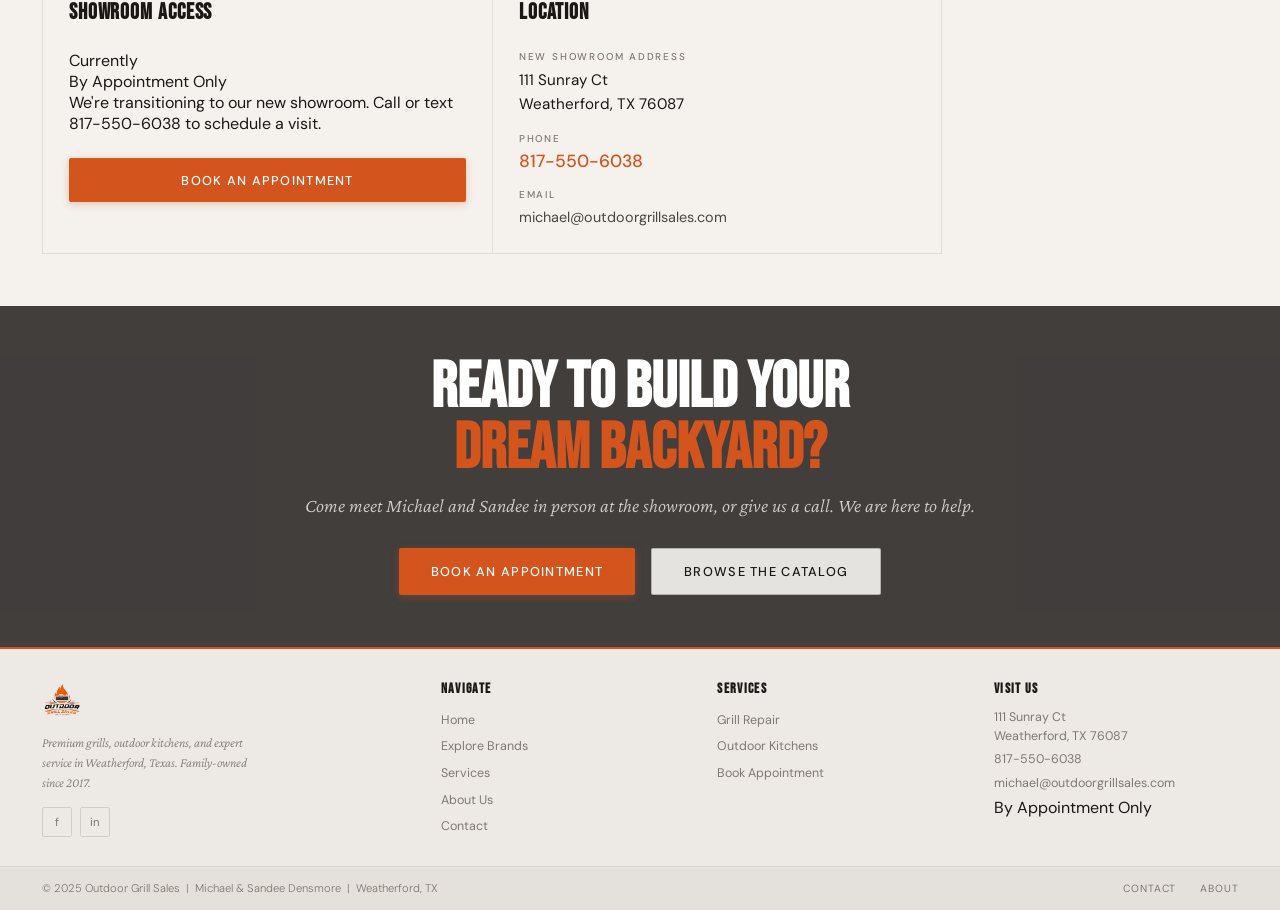
==== commit 35075754: "Update about.html" ====
--- a/about.html
+++ b/about.html
@@ -11,7 +11,18 @@
 <body>
 
 <div id="progress-bar"></div>
-<div id="announce-banner" style="display:none;"><span class="banner-text"></span></div>
+
+<!-- ANNOUNCEMENT BANNER -->
+<div id="announce-banner">
+  <span class="banner-text">
+    <span class="banner-dot"></span>
+    <strong>Now By Appointment Only</strong>
+    <span class="banner-sep">·</span>
+    New Showroom: 111 Sunray Ct, Weatherford TX
+    <span class="banner-sep">·</span>
+    <a href="tel:8175506038">Call 817-550-6038</a>
+  </span>
+</div>
 
 <nav>
   <a href="index.html" class="nav-logo">
@@ -85,13 +96,12 @@
           The showroom is where everything comes together. Walk the floor, see the grills up close, and talk to Michael directly. No call centers, no sales scripts — just honest conversation about what will work best for your backyard and your budget.
         </p>
         <p>
-          Every brand on the floor is one Michael has personally evaluated. If it is here, he believes in it. If it is not here, he will tell you why. Come in during showroom hours or call ahead and we will make it work.
+          Every brand on the floor is one Michael has personally evaluated. If it is here, he believes in it. If it is not here, he will tell you why. We're currently transitioning to our new showroom at 111 Sunray Ct, so please call ahead and we'll make sure we're ready for your visit.
         </p>
         <div style="display:flex; flex-direction:column; gap:0.6rem; margin-top:0.5rem;">
-          <div style="font-size:0.62rem; letter-spacing:0.18em; text-transform:uppercase; color:var(--text-dim); font-weight:500;">Showroom Hours</div>
+          <div style="font-size:0.62rem; letter-spacing:0.18em; text-transform:uppercase; color:var(--text-dim); font-weight:500;">Showroom Access</div>
           <div style="font-size:0.92rem; color:var(--text-muted); line-height:1.9; font-family:'Crimson Pro',serif;">
-            Wed &amp; Thu: 10am – 5pm &nbsp;·&nbsp; Sat: 10am – 4pm<br>
-            Mon &amp; Tue: By Appointment &nbsp;·&nbsp; Fri &amp; Sun: Closed
+            By appointment only during our showroom transition. Call or text <a href="tel:8175506038" style="color:var(--ember); font-weight:500;">817-550-6038</a> to schedule a visit.
           </div>
         </div>
         <div style="display:flex; gap:1rem; flex-wrap:wrap; margin-top:1.5rem;">
@@ -102,7 +112,7 @@
       <div class="about-story-img">
         <img src="assets/store-front.jpg" alt="Outdoor Grill Sales showroom in Weatherford, TX" style="object-position:center 20%;">
         <div class="about-story-badge" style="background:rgba(245,242,238,0.92); border-color:var(--border-warm);">
-          <span style="color:var(--ember); font-family:'Bebas Neue',sans-serif; font-size:0.82rem; letter-spacing:0.14em;">&#9679; New Location Coming Soon</span>
+          <span style="color:var(--ember); font-family:'Bebas Neue',sans-serif; font-size:0.82rem; letter-spacing:0.14em;">&#9679; Now at 111 Sunray Ct</span>
         </div>
       </div>
     </div>
@@ -157,16 +167,15 @@
   <section style="padding:3.25rem 2.6rem;">
     <div class="section-label reveal">Find Us</div>
     <h2 class="section-title reveal reveal-delay-1">Come Visit<br><span>the Showroom</span></h2>
-    <div class="about-hours-grid" style="border:1px solid var(--border); border-top:3px solid var(--ember); max-width:900px; overflow:hidden;" class="reveal reveal-delay-2">
+    <div class="about-hours-grid reveal reveal-delay-2" style="border:1px solid var(--border); border-top:3px solid var(--ember); max-width:900px; overflow:hidden;">
       <div style="background:var(--charcoal-2); padding:1.62rem;">
-        <h3 style="font-family:'Bebas Neue',sans-serif; font-size:1.4rem; letter-spacing:0.04em; margin-bottom:1.5rem;">Store Hours</h3>
-        <div class="hours-grid">
-          <div class="hours-row"><span class="day">Wednesday</span><span class="time">10:00 am - 5:00 pm</span></div>
-          <div class="hours-row"><span class="day">Thursday</span><span class="time">10:00 am - 5:00 pm</span></div>
-          <div class="hours-row"><span class="day">Friday</span><span class="time">Closed</span></div>
-          <div class="hours-row"><span class="day">Saturday</span><span class="time">10:00 am - 4:00 pm</span></div>
-          <div class="hours-row"><span class="day">Sunday</span><span class="time">Closed</span></div>
-          <div class="hours-row"><span class="day">Mon &amp; Tue</span><span class="time">By Appointment</span></div>
+        <h3 style="font-family:'Bebas Neue',sans-serif; font-size:1.4rem; letter-spacing:0.04em; margin-bottom:1.5rem;">Showroom Access</h3>
+        <div class="hours-appointment-block">
+          <div class="appt-label">Currently</div>
+          <div class="appt-headline">By Appointment Only</div>
+          <div class="appt-sub">
+            We're transitioning to our new showroom. Call or text <a href="tel:8175506038">817-550-6038</a> to schedule a visit.
+          </div>
         </div>
         <div style="margin-top:1.5rem;">
           <a href="contact.html" class="btn-primary" style="width:100%; justify-content:center;">Book an Appointment</a>
@@ -176,9 +185,8 @@
         <h3 style="font-family:'Bebas Neue',sans-serif; font-size:1.4rem; letter-spacing:0.04em; margin-bottom:1.5rem;">Location</h3>
         <div style="display:flex; flex-direction:column; gap:1rem;">
           <div>
-            <div style="font-size:0.62rem; letter-spacing:0.18em; text-transform:uppercase; color:var(--text-dim); margin-bottom:0.3rem; font-weight:500;">Address</div>
-            <div style="font-size:0.95rem; line-height:1.6;">220 York Ave<br>Weatherford, TX 76086</div>
-            <div class="relocating-badge" style="margin-top:0.75rem;">New Location Coming Soon</div>
+            <div style="font-size:0.62rem; letter-spacing:0.18em; text-transform:uppercase; color:var(--text-dim); margin-bottom:0.3rem; font-weight:500;">New Showroom Address</div>
+            <div style="font-size:0.95rem; line-height:1.6;">111 Sunray Ct<br>Weatherford, TX 76087</div>
           </div>
           <div>
             <div style="font-size:0.62rem; letter-spacing:0.18em; text-transform:uppercase; color:var(--text-dim); margin-bottom:0.3rem; font-weight:500;">Phone</div>
@@ -238,12 +246,10 @@
     </div>
     <div class="footer-col">
       <h4>Visit Us</h4>
-      <div class="footer-contact-item">220 York Ave<br>Weatherford, TX 76086</div>
+      <div class="footer-contact-item">111 Sunray Ct<br>Weatherford, TX 76087</div>
       <div class="footer-contact-item"><a href="tel:8175506038">817-550-6038</a></div>
       <div class="footer-contact-item"><a href="mailto:michael@outdoorgrillsales.com">michael@outdoorgrillsales.com</a></div>
-      <div class="footer-contact-item" style="margin-top:0.5rem; font-size:0.8rem; line-height:1.8; color:var(--text-dim);">
-        Wed &amp; Thu: 10am - 5pm<br>Sat: 10am - 4pm<br>Mon &amp; Tue: By Appointment
-      </div>
+      <div class="footer-appt-badge">By Appointment Only</div>
     </div>
   </div>
   <div class="footer-bottom">
--- a/style.css
+++ b/style.css
@@ -1,7 +1,7 @@
 /* ============================================================
    OUTDOOR GRILL SALES — style.css
-   Warm, premium, Texas outdoor living aesthetic
-   Fonts: Bebas Neue (headlines) + Crimson Pro (body)
+   Light theme. Warm, premium, Texas outdoor living.
+   Fonts: Bebas Neue (headlines) + Crimson Pro (body) + DM Sans (UI)
    ============================================================ */
 
 @import url('https://fonts.googleapis.com/css2?family=Bebas+Neue&family=Crimson+Pro:ital,wght@0,300;0,400;0,500;0,600;1,300;1,400&family=DM+Sans:wght@300;400;500&display=swap');
@@ -10,64 +10,60 @@
    CSS VARIABLES
    ───────────────────────────────────────────── */
 :root {
-  --ember:        #E8622A;
-  --ember-light:  #F07848;
-  --ember-dim:    #A04018;
-  --ember-glow:   rgba(232, 98, 42, 0.15);
-  --gold:         #C8922A;
-  --gold-light:   #DBA840;
-  --charcoal:     #111110;
-  --charcoal-2:   #1A1918;
-  --charcoal-3:   #222120;
-  --charcoal-4:   #2C2B29;
-  --smoke:        #3A3835;
-  --border:       rgba(255, 255, 255, 0.07);
-  --border-warm:  rgba(200, 146, 42, 0.2);
-  --text:         #F5F0E8;
-  --text-muted:   #B8B0A4;
+  --ember:        #D4541E;
+  --ember-light:  #E8622A;
+  --ember-dim:    #A03A10;
+  --ember-glow:   rgba(212, 84, 30, 0.10);
+  --gold:         #B07818;
+  --gold-light:   #C88C28;
+  --bg:           #F5F2EE;
+  --bg-2:         #EDEAE6;
+  --bg-3:         #E4E0DB;
+  --bg-4:         #D8D3CC;
+  --smoke:        #C8C2BA;
+  --border:       rgba(0, 0, 0, 0.08);
+  --border-warm:  rgba(180, 100, 20, 0.20);
+  --text:         #1A1715;
+  --text-muted:   #4A4540;
   --text-dim:     #807870;
-  --white:        #FFFFFF;
+  --card:         rgba(255, 255, 255, 0.92);
+  --card-hover:   rgba(255, 255, 255, 0.97);
 }
 
 /* ─────────────────────────────────────────────
    RESET & BASE
    ───────────────────────────────────────────── */
-*, *::before, *::after {
-  box-sizing: border-box;
-  margin: 0;
-  padding: 0;
-}
-
-html {
-  scroll-behavior: smooth;
-  font-size: 16px;
-}
+*, *::before, *::after { box-sizing: border-box; margin: 0; padding: 0; }
+html { scroll-behavior: smooth; font-size: 16px; }
 
 body {
   font-family: 'DM Sans', sans-serif;
-  background: var(--charcoal);
+  background: var(--bg);
   color: var(--text);
   overflow-x: hidden;
   -webkit-font-smoothing: antialiased;
   -moz-osx-font-smoothing: grayscale;
 }
 
-img {
-  max-width: 100%;
-  display: block;
-}
-
-a {
-  text-decoration: none;
-  color: inherit;
-}
-
-ul {
-  list-style: none;
-}
-
-/* ─────────────────────────────────────────────
-   SCROLL PROGRESS BAR
+/* Fixed background image — hero image bleeds through all sections faintly */
+body::before {
+  content: '';
+  position: fixed;
+  inset: 0;
+  background-image: url('assets/hero-bg.jpg');
+  background-size: cover;
+  background-position: center;
+  z-index: -2;
+  pointer-events: none;
+  opacity: 0.90;
+}
+
+img { max-width: 100%; display: block; }
+a { text-decoration: none; color: inherit; }
+ul { list-style: none; }
+
+/* ─────────────────────────────────────────────
+   PROGRESS BAR
    ───────────────────────────────────────────── */
 #progress-bar {
   position: fixed;
@@ -80,26 +76,9 @@
 }
 
 /* ─────────────────────────────────────────────
-   ANNOUNCEMENT BANNER (relocation notice)
-   ───────────────────────────────────────────── */
-#announce-banner {
-  background: var(--ember);
-  color: #fff;
-  text-align: center;
-  padding: 0.55rem 2rem;
-  font-size: 0.78rem;
-  letter-spacing: 0.1em;
-  text-transform: uppercase;
-  font-weight: 500;
-  position: relative;
-  z-index: 200;
-}
-
-#announce-banner a {
-  color: #fff;
-  text-decoration: underline;
-  text-underline-offset: 3px;
-}
+   ANNOUNCEMENT BANNER (hidden — toggle when needed)
+   ───────────────────────────────────────────── */
+#announce-banner { display: none !important; }
 
 /* ─────────────────────────────────────────────
    NAVIGATION
@@ -113,21 +92,16 @@
   justify-content: space-between;
   padding: 0 3rem;
   height: 72px;
-  background: rgba(17, 17, 16, 0.95);
+  background: rgba(245, 242, 238, 0.96);
   backdrop-filter: blur(16px);
   -webkit-backdrop-filter: blur(16px);
-  border-bottom: 1px solid var(--border);
+  border-bottom: 1px solid rgba(0,0,0,0.10);
   transition: height 0.3s, background 0.3s;
 }
 
 nav.scrolled {
   height: 60px;
-  background: rgba(17, 17, 16, 0.98);
-}
-
-/* Offset for announcement banner */
-nav.has-banner {
-  top: 36px;
+  background: rgba(245, 242, 238, 0.99);
 }
 
 .nav-logo img {
@@ -136,9 +110,7 @@
   transition: height 0.3s;
 }
 
-nav.scrolled .nav-logo img {
-  height: 42px;
-}
+nav.scrolled .nav-logo img { height: 42px; }
 
 .nav-links {
   display: flex;
@@ -158,18 +130,11 @@
   white-space: nowrap;
 }
 
-.nav-links a:hover,
-.nav-links a.active {
-  color: var(--text);
-  background: rgba(255,255,255,0.06);
-}
-
-.nav-links a.active {
-  color: var(--ember);
-}
+.nav-links a:hover { color: var(--ember); background: rgba(0,0,0,0.04); }
+.nav-links a.active { color: var(--ember); }
 
 .nav-cta {
-  background: var(--ember);
+  background: var(--ember) !important;
   color: #fff !important;
   padding: 0.6rem 1.4rem !important;
   border-radius: 2px;
@@ -180,11 +145,8 @@
   margin-left: 0.5rem;
 }
 
-.nav-cta:hover {
-  background: var(--ember-light) !important;
-  transform: translateY(-1px);
-  color: #fff !important;
-}
+.nav-cta:hover { background: var(--ember-light) !important; transform: translateY(-1px); }
+.nav-cta.active { background: var(--ember) !important; color: #fff !important; }
 
 /* HAMBURGER */
 .nav-hamburger {
@@ -208,40 +170,30 @@
   transform-origin: center;
 }
 
-.nav-hamburger.open span:nth-child(1) {
-  transform: translateY(7px) rotate(45deg);
-}
-
-.nav-hamburger.open span:nth-child(2) {
-  opacity: 0;
-  width: 0;
-}
-
-.nav-hamburger.open span:nth-child(3) {
-  transform: translateY(-7px) rotate(-45deg);
-}
-
-/* MOBILE MENU DRAWER */
+.nav-hamburger.open span:nth-child(1) { transform: translateY(7px) rotate(45deg); }
+.nav-hamburger.open span:nth-child(2) { opacity: 0; width: 0; }
+.nav-hamburger.open span:nth-child(3) { transform: translateY(-7px) rotate(-45deg); }
+
+/* MOBILE DRAWER */
 .nav-drawer {
   display: none;
   position: fixed;
   top: 0; left: 0; right: 0; bottom: 0;
-  background: var(--charcoal-2);
+  background: rgba(245, 242, 238, 0.97);
+  backdrop-filter: blur(20px);
+  -webkit-backdrop-filter: blur(20px);
   z-index: 99;
   flex-direction: column;
   justify-content: center;
   align-items: center;
-  gap: 0;
   opacity: 0;
   pointer-events: none;
   transition: opacity 0.3s;
   overflow-y: auto;
-}
-
-.nav-drawer.open {
-  opacity: 1;
-  pointer-events: auto;
-}
+  border-left: 3px solid var(--ember);
+}
+
+.nav-drawer.open { opacity: 1; pointer-events: auto; }
 
 .nav-drawer a {
   font-family: 'Bebas Neue', sans-serif;
@@ -255,15 +207,8 @@
   transition: color 0.2s, background 0.2s;
 }
 
-.nav-drawer a:first-child {
-  border-top: 1px solid var(--border);
-}
-
-.nav-drawer a:hover,
-.nav-drawer a.active {
-  color: var(--ember);
-  background: rgba(232, 98, 42, 0.06);
-}
+.nav-drawer a:first-child { border-top: 1px solid var(--border); }
+.nav-drawer a:hover, .nav-drawer a.active { color: var(--ember); background: rgba(212,84,30,0.05); }
 
 .nav-drawer .drawer-cta {
   margin-top: 1.5rem;
@@ -271,39 +216,27 @@
   color: #fff;
   border-radius: 2px;
   font-size: 1.4rem;
-  letter-spacing: 0.1em;
   border-bottom: none;
   padding: 0.8rem 3rem;
   width: auto;
 }
 
 .nav-drawer .drawer-contact {
-  margin-top: 1rem;
   font-family: 'DM Sans', sans-serif;
   font-size: 0.85rem;
   color: var(--text-dim);
-  letter-spacing: 0.05em;
   border: none;
   padding: 0.5rem 2rem;
-}
-
-/* ─────────────────────────────────────────────
-   PAGE OFFSET (accounts for fixed nav + banner)
-   ───────────────────────────────────────────── */
-.page-top {
-  padding-top: 108px; /* 36px banner + 72px nav */
-}
-
-.page-top-no-banner {
-  padding-top: 72px;
-}
+  margin-top: 0.5rem;
+}
+
+/* PAGE TOP OFFSET */
+.page-top { padding-top: 72px; }
 
 /* ─────────────────────────────────────────────
    SHARED SECTION STYLES
    ───────────────────────────────────────────── */
-section {
-  padding: 6rem 4rem;
-}
+section { padding: 4.5rem 2.6rem; }
 
 .section-label {
   display: inline-flex;
@@ -331,11 +264,10 @@
   line-height: 0.93;
   letter-spacing: 0.02em;
   margin-bottom: 1.2rem;
-}
-
-.section-title span {
-  color: var(--ember);
-}
+  color: var(--text);
+}
+
+.section-title span { color: var(--ember); }
 
 .section-subtitle {
   font-family: 'Crimson Pro', serif;
@@ -368,42 +300,34 @@
   text-decoration: none;
 }
 
-.btn-primary:hover {
-  background: var(--ember-light);
-  transform: translateY(-2px);
-  color: #fff;
-}
+.btn-primary:hover { background: var(--ember-light); transform: translateY(-2px); color: #fff; }
 
 .btn-ghost {
   display: inline-flex;
   align-items: center;
   gap: 0.5rem;
-  background: transparent;
-  color: var(--text-muted);
+  background: rgba(245,242,238,0.92);
+  color: var(--text);
   padding: 0.85rem 2rem;
   border-radius: 2px;
   font-size: 0.8rem;
   font-weight: 500;
   letter-spacing: 0.1em;
   text-transform: uppercase;
-  border: 1px solid var(--border);
+  border: 1px solid rgba(0,0,0,0.22);
   cursor: pointer;
-  transition: color 0.2s, border-color 0.2s, transform 0.15s;
+  transition: color 0.2s, border-color 0.2s, background 0.2s, transform 0.15s;
   text-decoration: none;
 }
 
-.btn-ghost:hover {
-  color: var(--text);
-  border-color: rgba(255,255,255,0.2);
-  transform: translateY(-2px);
-}
+.btn-ghost:hover { background: #fff; color: var(--text); border-color: rgba(0,0,0,0.40); transform: translateY(-2px); }
 
 .btn-gold {
   display: inline-flex;
   align-items: center;
   gap: 0.5rem;
   background: var(--gold);
-  color: var(--charcoal);
+  color: #fff;
   padding: 0.85rem 2rem;
   border-radius: 2px;
   font-size: 0.8rem;
@@ -416,20 +340,58 @@
   text-decoration: none;
 }
 
-.btn-gold:hover {
-  background: var(--gold-light);
-  transform: translateY(-2px);
-}
+.btn-gold:hover { background: var(--gold-light); transform: translateY(-2px); }
+
+.btn-catalog {
+  display: inline-flex;
+  align-items: center;
+  gap: 0.4rem;
+  background: var(--ember);
+  color: #fff;
+  padding: 0.6rem 1.2rem;
+  border-radius: 2px;
+  font-size: 0.72rem;
+  font-weight: 500;
+  letter-spacing: 0.1em;
+  text-transform: uppercase;
+  border: none;
+  cursor: pointer;
+  transition: background 0.2s, transform 0.15s;
+  text-decoration: none;
+}
+
+.btn-catalog:hover { background: var(--ember-light); transform: translateY(-1px); color: #fff; }
+
+.btn-catalog-ghost {
+  display: inline-flex;
+  align-items: center;
+  gap: 0.4rem;
+  background: transparent;
+  color: var(--text-muted);
+  padding: 0.6rem 1.2rem;
+  border-radius: 2px;
+  font-size: 0.72rem;
+  font-weight: 500;
+  letter-spacing: 0.1em;
+  text-transform: uppercase;
+  border: 1px solid var(--border);
+  cursor: pointer;
+  transition: color 0.2s, border-color 0.2s, transform 0.15s;
+  text-decoration: none;
+}
+
+.btn-catalog-ghost:hover { color: var(--text); border-color: rgba(0,0,0,0.25); transform: translateY(-1px); }
 
 /* ─────────────────────────────────────────────
    MARQUEE STRIP
    ───────────────────────────────────────────── */
 .marquee-strip {
-  border-top: 1px solid var(--border);
-  border-bottom: 1px solid var(--border);
+  border-top: 2px solid var(--ember);
+  border-bottom: 2px solid var(--ember);
   overflow: hidden;
   padding: 0.95rem 0;
-  background: var(--charcoal-2);
+  background: rgba(245, 242, 238, 0.88);
+  box-shadow: 0 2px 12px rgba(212,84,30,0.10);
 }
 
 .marquee-track {
@@ -446,23 +408,14 @@
   font-size: 0.7rem;
   letter-spacing: 0.2em;
   text-transform: uppercase;
-  color: var(--text-muted);
+  color: var(--text);
   white-space: nowrap;
   font-weight: 500;
 }
 
-.marquee-dot {
-  width: 4px;
-  height: 4px;
-  border-radius: 50%;
-  background: var(--ember);
-  flex-shrink: 0;
-}
-
-@keyframes marquee {
-  from { transform: translateX(0); }
-  to   { transform: translateX(-50%); }
-}
+.marquee-dot { width: 4px; height: 4px; border-radius: 50%; background: var(--ember); flex-shrink: 0; }
+
+@keyframes marquee { from { transform: translateX(0); } to { transform: translateX(-50%); } }
 
 /* ─────────────────────────────────────────────
    HERO (index.html)
@@ -473,7 +426,7 @@
   min-height: 100dvh;
   display: flex;
   align-items: center;
-  padding: 8rem 4rem 5rem;
+  padding: 8rem 2.6rem 5rem;
   overflow: hidden;
 }
 
@@ -492,9 +445,10 @@
   inset: 0;
   background: linear-gradient(
     105deg,
-    rgba(17,17,16,0.92) 0%,
-    rgba(17,17,16,0.75) 55%,
-    rgba(232,98,42,0.08) 100%
+    rgba(245,242,238,0.82) 0%,
+    rgba(245,242,238,0.92) 40%,
+    rgba(245,242,238,0.08) 70%,
+    rgba(212,84,30,0.01) 100%
   );
   z-index: 1;
 }
@@ -517,13 +471,7 @@
   font-weight: 500;
 }
 
-.hero-eyebrow::before {
-  content: '';
-  display: block;
-  width: 36px;
-  height: 1px;
-  background: var(--gold);
-}
+.hero-eyebrow::before { content: ''; display: block; width: 36px; height: 1px; background: var(--gold); }
 
 .hero-title {
   font-family: 'Bebas Neue', sans-serif;
@@ -531,16 +479,16 @@
   line-height: 0.88;
   letter-spacing: 0.01em;
   margin-bottom: 1.8rem;
+  color: var(--text);
 }
 
 .hero-title .outline {
-  -webkit-text-stroke: 2px rgba(245, 240, 232, 0.35);
-  color: transparent;
-}
-
-.hero-title .ember {
+  -webkit-text-stroke: 3px #1A1715;
   color: var(--ember);
-}
+  paint-order: stroke fill;
+}
+
+.hero-title .ember { color: var(--ember); }
 
 .hero-sub {
   font-family: 'Crimson Pro', serif;
@@ -553,24 +501,13 @@
   font-style: italic;
 }
 
-.hero-actions {
-  display: flex;
-  gap: 1rem;
-  align-items: center;
-  flex-wrap: wrap;
-  margin-bottom: 3.5rem;
-}
-
-.hero-stats {
-  display: flex;
-  gap: 0;
-  border: 1px solid var(--border-warm);
-  width: fit-content;
-}
+.hero-actions { display: flex; gap: 1rem; align-items: center; flex-wrap: wrap; margin-bottom: 3.5rem; }
+
+.hero-stats { display: flex; border: 1px solid var(--border-warm); width: fit-content; }
 
 .hero-stat {
   padding: 1.2rem 2.2rem;
-  background: rgba(232,98,42,0.07);
+  background: rgba(255,255,255,0.92);
   border-right: 1px solid var(--border-warm);
   text-align: center;
   position: relative;
@@ -584,28 +521,10 @@
   background: linear-gradient(90deg, var(--ember), var(--gold));
 }
 
-.hero-stat:last-child {
-  border-right: none;
-}
-
-.hero-stat-num {
-  font-family: 'Bebas Neue', sans-serif;
-  font-size: 2.2rem;
-  line-height: 1;
-  color: var(--text);
-  letter-spacing: 0.02em;
-}
-
-.hero-stat-label {
-  font-size: 0.58rem;
-  letter-spacing: 0.18em;
-  text-transform: uppercase;
-  color: var(--gold);
-  margin-top: 0.3rem;
-  font-weight: 500;
-}
-
-/* Floating scroll cue */
+.hero-stat:last-child { border-right: none; }
+.hero-stat-num { font-family: 'Bebas Neue', sans-serif; font-size: 3rem; line-height: 1; color: var(--text); letter-spacing: 0.02em; }
+.hero-stat-label { font-size: 0.62rem; letter-spacing: 0.2em; text-transform: uppercase; color: var(--ember); margin-top: 0.4rem; font-weight: 500; }
+
 .hero-scroll {
   position: absolute;
   bottom: 2.5rem;
@@ -623,21 +542,15 @@
   animation: float 2.5s ease-in-out infinite;
 }
 
-.hero-scroll::after {
-  content: '';
-  display: block;
-  width: 1px;
-  height: 40px;
-  background: linear-gradient(to bottom, var(--ember), transparent);
-}
+.hero-scroll::after { content: ''; display: block; width: 1px; height: 40px; background: linear-gradient(to bottom, var(--ember), transparent); }
 
 @keyframes float {
   0%, 100% { transform: translateX(-50%) translateY(0); }
-  50%       { transform: translateX(-50%) translateY(6px); }
-}
-
-/* ─────────────────────────────────────────────
-   SERVICES STRIP (3 pillars on homepage)
+  50% { transform: translateX(-50%) translateY(6px); }
+}
+
+/* ─────────────────────────────────────────────
+   SERVICE PILLARS (homepage 3-column)
    ───────────────────────────────────────────── */
 .services-strip {
   display: grid;
@@ -645,18 +558,19 @@
   gap: 1px;
   background: var(--border);
   border: 1px solid var(--border);
-  margin: 0 4rem;
+  margin: 0 2.6rem;
 }
 
 .service-pillar {
-  background: var(--charcoal-2);
+  background: rgba(255,255,255,0.92);
   padding: 2.5rem 2rem;
   display: flex;
   flex-direction: column;
   gap: 1rem;
-  transition: background 0.25s;
+  transition: background 0.25s, box-shadow 0.25s;
   position: relative;
   overflow: hidden;
+  border-left: 3px solid transparent;
 }
 
 .service-pillar::before {
@@ -671,12 +585,11 @@
 }
 
 .service-pillar:hover {
-  background: var(--charcoal-3);
-}
-
-.service-pillar:hover::before {
-  transform: scaleX(1);
-}
+  background: rgba(255,255,255,0.92);
+  box-shadow: 0 4px 24px rgba(0,0,0,0.08);
+}
+
+.service-pillar:hover::before { transform: scaleX(1); }
 
 .service-icon {
   width: 48px;
@@ -688,31 +601,9 @@
   justify-content: center;
 }
 
-.service-icon svg {
-  width: 22px;
-  height: 22px;
-  stroke: var(--ember);
-  fill: none;
-  stroke-width: 1.5;
-  stroke-linecap: round;
-  stroke-linejoin: round;
-}
-
-.service-pillar h3 {
-  font-family: 'Bebas Neue', sans-serif;
-  font-size: 1.6rem;
-  letter-spacing: 0.04em;
-  line-height: 1;
-}
-
-.service-pillar p {
-  font-family: 'Crimson Pro', serif;
-  font-size: 1rem;
-  color: var(--text-muted);
-  line-height: 1.65;
-  font-weight: 300;
-  flex: 1;
-}
+.service-icon svg { width: 22px; height: 22px; stroke: var(--ember); fill: none; stroke-width: 1.5; stroke-linecap: round; stroke-linejoin: round; }
+.service-pillar h3 { font-family: 'Bebas Neue', sans-serif; font-size: 1.6rem; letter-spacing: 0.04em; line-height: 1; color: var(--text); }
+.service-pillar p { font-family: 'Crimson Pro', serif; font-size: 1rem; color: var(--text-muted); line-height: 1.65; font-weight: 300; flex: 1; }
 
 .service-pillar a {
   display: inline-flex;
@@ -727,61 +618,93 @@
   margin-top: 0.5rem;
 }
 
-.service-pillar a:hover {
-  gap: 0.7rem;
-}
-
-.service-pillar a svg {
-  width: 12px;
-  height: 12px;
-  stroke: var(--ember);
-  stroke-width: 2;
-}
-
-/* ─────────────────────────────────────────────
-   BRAND TRUST STRIP
-   ───────────────────────────────────────────── */
-.brand-strip-section {
-  padding: 4rem;
-  background: var(--charcoal-2);
+.service-pillar a:hover { gap: 0.7rem; }
+.service-pillar a svg { width: 12px; height: 12px; stroke: var(--ember); stroke-width: 2; }
+
+/* ─────────────────────────────────────────────
+   BRAND WALL
+   ───────────────────────────────────────────── */
+.brand-wall-section {
+  padding: 2.5rem 2.6rem;
   border-top: 1px solid var(--border);
   border-bottom: 1px solid var(--border);
-}
-
-.brand-strip-label {
-  text-align: center;
-  font-size: 0.65rem;
-  letter-spacing: 0.25em;
-  text-transform: uppercase;
-  color: var(--text-dim);
-  margin-bottom: 2.5rem;
-  font-weight: 500;
-}
-
-.brand-strip-grid {
-  display: flex;
+  background: rgba(237,234,230,0.02);
+  position: relative;
+}
+
+.brand-wall-section::before {
+  content: '';
+  display: block;
+  width: 100%;
+  height: 2px;
+  background: linear-gradient(90deg, transparent 0%, var(--ember) 20%, var(--gold) 50%, var(--ember) 80%, transparent 100%);
+  margin-bottom: 2rem;
+  opacity: 0.5;
+}
+
+.brand-wall-header {
+  display: flex;
+  align-items: center;
+  justify-content: space-between;
+  margin-bottom: 1.5rem;
   flex-wrap: wrap;
+  gap: 0.75rem;
+}
+
+.brand-wall-link { font-size: 0.7rem; letter-spacing: 0.14em; text-transform: uppercase; color: var(--ember); font-weight: 500; transition: opacity 0.2s; }
+.brand-wall-link:hover { opacity: 0.7; }
+
+.brand-wall-grid {
+  display: grid;
+  grid-template-columns: repeat(5, 1fr);
+  gap: 1px;
+  background: var(--border);
+  border: 1px solid var(--border-warm);
+}
+
+.brand-wall-tile {
+  background: rgba(255,255,255,0.92);
+  display: flex;
+  align-items: center;
   justify-content: center;
-  align-items: center;
-  gap: 1.5rem 3rem;
-}
-
-.brand-strip-item {
-  opacity: 0.45;
-  transition: opacity 0.3s;
-  filter: grayscale(100%) brightness(1.8);
-}
-
-.brand-strip-item:hover {
-  opacity: 1;
-  filter: grayscale(0%);
-}
-
-.brand-strip-item img {
-  height: 32px;
+  padding: 1.4rem 1.6rem;
+  position: relative;
+  overflow: hidden;
+  transition: background 0.25s;
+  text-decoration: none;
+  min-height: 80px;
+}
+
+.brand-wall-tile::before { content: ''; position: absolute; inset: 0; background: var(--ember-glow); opacity: 0; transition: opacity 0.3s; }
+.brand-wall-tile:hover { background: rgba(255,255,255,0.92); }
+.brand-wall-tile:hover::before { opacity: 0.6; }
+
+.brand-wall-tile::after {
+  content: '';
+  position: absolute;
+  bottom: 0; left: 0; right: 0;
+  height: 2px;
+  background: var(--ember);
+  transform: scaleX(0);
+  transform-origin: center;
+  transition: transform 0.35s ease;
+}
+
+.brand-wall-tile:hover::after { transform: scaleX(1); }
+
+.brand-wall-tile img {
+  height: 28px;
   width: auto;
+  max-width: 120px;
   object-fit: contain;
-}
+  display: block;
+  position: relative;
+  z-index: 1;
+  transition: transform 0.3s ease, filter 0.3s ease;
+  filter: grayscale(20%);
+}
+
+.brand-wall-tile:hover img { transform: scale(1.06); filter: grayscale(0%); }
 
 /* ─────────────────────────────────────────────
    ABOUT PREVIEW (homepage)
@@ -792,26 +715,12 @@
   gap: 0;
   background: var(--border);
   border: 1px solid var(--border);
-  margin: 0 4rem;
-}
-
-.about-preview-img {
-  position: relative;
-  overflow: hidden;
-  min-height: 480px;
-}
-
-.about-preview-img img {
-  width: 100%;
-  height: 100%;
-  object-fit: cover;
-  object-position: center top;
-  transition: transform 0.6s ease;
-}
-
-.about-preview:hover .about-preview-img img {
-  transform: scale(1.03);
-}
+  margin: 0 2.6rem;
+}
+
+.about-preview-img { position: relative; overflow: hidden; min-height: 480px; }
+.about-preview-img img { width: 100%; height: 100%; object-fit: cover; object-position: center top; transition: transform 0.6s ease; }
+.about-preview:hover .about-preview-img img { transform: scale(1.03); }
 
 .about-preview-badge {
   position: absolute;
@@ -827,7 +736,7 @@
 }
 
 .about-preview-content {
-  background: var(--charcoal-2);
+  background: rgba(237,234,230,0.92);
   padding: 3.5rem;
   display: flex;
   flex-direction: column;
@@ -846,20 +755,12 @@
   border-left: 2px solid var(--ember);
 }
 
-.about-preview-content p {
-  font-family: 'Crimson Pro', serif;
-  font-size: 1.05rem;
-  line-height: 1.7;
-  color: var(--text-muted);
-  font-weight: 300;
-}
-
-/* ─────────────────────────────────────────────
-   GOOGLE REVIEWS SECTION
-   ───────────────────────────────────────────── */
-.reviews-section {
-  background: var(--charcoal-2);
-}
+.about-preview-content p { font-family: 'Crimson Pro', serif; font-size: 1.05rem; line-height: 1.7; color: var(--text-muted); font-weight: 300; }
+
+/* ─────────────────────────────────────────────
+   REVIEWS CAROUSEL
+   ───────────────────────────────────────────── */
+.reviews-section { background: rgba(237,234,230,0.02); }
 
 .reviews-header {
   display: flex;
@@ -870,110 +771,88 @@
   gap: 1rem;
 }
 
-.reviews-score {
-  display: flex;
-  align-items: center;
-  gap: 1.5rem;
-}
-
-.reviews-big-num {
-  font-family: 'Bebas Neue', sans-serif;
-  font-size: 5rem;
-  line-height: 1;
-  color: var(--gold);
-}
-
-.reviews-stars {
-  color: var(--gold);
-  font-size: 1.4rem;
-  letter-spacing: 0.08em;
-  margin-bottom: 0.3rem;
-}
-
-.reviews-count {
-  font-size: 0.8rem;
-  color: var(--text-dim);
-  letter-spacing: 0.06em;
-}
-
-.reviews-grid {
-  display: grid;
-  grid-template-columns: repeat(3, 1fr);
-  gap: 1px;
-  background: var(--border);
-  border: 1px solid var(--border);
-}
-
-.review-card {
-  background: var(--charcoal-3);
-  padding: 2rem;
-  display: flex;
-  flex-direction: column;
-  gap: 1rem;
-  transition: background 0.25s;
-}
-
-.review-card:hover {
-  background: var(--charcoal-4);
-}
-
-.review-stars {
-  color: var(--gold);
-  font-size: 0.85rem;
-  letter-spacing: 0.08em;
-}
-
-.review-card blockquote {
-  font-family: 'Crimson Pro', serif;
-  font-size: 1rem;
-  line-height: 1.7;
-  color: var(--text-muted);
-  font-style: italic;
-  font-weight: 300;
-  flex: 1;
-}
-
-.review-author {
-  display: flex;
-  align-items: center;
-  gap: 0.75rem;
-}
-
-.review-avatar {
+.reviews-score { display: flex; align-items: center; gap: 1.5rem; }
+.reviews-big-num { font-family: 'Bebas Neue', sans-serif; font-size: 5rem; line-height: 1; color: var(--gold); }
+.reviews-stars { color: var(--gold); font-size: 1.4rem; letter-spacing: 0.08em; margin-bottom: 0.3rem; }
+.reviews-count { font-size: 0.8rem; color: var(--text-dim); letter-spacing: 0.06em; }
+
+.reviews-carousel-wrap {
+  position: relative;
+  overflow: hidden;
+  border: 2px solid var(--ember);
+  border-radius: 2px;
+  margin-top: 3rem;
+  box-shadow: 0 4px 24px rgba(212,84,30,0.15);
+}
+
+.reviews-carousel-track { display: flex; transition: transform 0.5s cubic-bezier(0.4,0,0.2,1); }
+
+.reviews-carousel-track .review-card {
+  min-width: 100%;
+  box-sizing: border-box;
+  padding: 2.5rem 3rem;
+  background: rgba(255,255,255,0.95);
+  border: none;
+}
+
+.reviews-carousel-controls {
+  display: flex;
+  align-items: center;
+  justify-content: space-between;
+  padding: 1.2rem 1.5rem;
+  border-top: 1px solid rgba(212,84,30,0.20);
+  background: rgba(245,242,238,0.97);
+}
+
+.reviews-carousel-dots { display: flex; gap: 0.5rem; align-items: center; }
+
+.reviews-carousel-dot {
+  width: 7px;
+  height: 7px;
+  border-radius: 50%;
+  background: var(--smoke);
+  border: none;
+  cursor: pointer;
+  transition: background 0.25s, transform 0.25s;
+  padding: 0;
+}
+
+.reviews-carousel-dot.active { background: var(--ember); transform: scale(1.4); }
+
+.reviews-carousel-btns { display: flex; gap: 0.5rem; }
+
+.reviews-carousel-btn {
   width: 36px;
   height: 36px;
-  border-radius: 50%;
-  background: var(--ember-glow);
-  border: 1px solid var(--border-warm);
+  border: 1px solid var(--border);
+  background: transparent;
+  color: var(--text-muted);
+  border-radius: 2px;
+  font-size: 1rem;
+  cursor: pointer;
   display: flex;
   align-items: center;
   justify-content: center;
-  font-size: 0.7rem;
-  font-weight: 500;
-  color: var(--ember);
-  flex-shrink: 0;
-  letter-spacing: 0.05em;
-}
-
-.review-name {
-  font-size: 0.82rem;
-  font-weight: 500;
-  color: var(--text);
-}
-
-.review-platform {
-  font-size: 0.68rem;
-  color: var(--text-dim);
-  margin-top: 0.1rem;
-  letter-spacing: 0.04em;
-}
+  transition: border-color 0.2s, color 0.2s;
+}
+
+.reviews-carousel-btn:hover { border-color: var(--ember); color: var(--ember); }
+
+.review-card { background: rgba(255,255,255,0.92); display: flex; flex-direction: column; gap: 1rem; transition: background 0.25s; }
+.review-card:hover { background: rgba(255,255,255,0.72); }
+.review-stars { color: var(--gold); font-size: 0.85rem; letter-spacing: 0.08em; }
+.review-card blockquote { font-family: 'Crimson Pro', serif; font-size: 1rem; line-height: 1.7; color: var(--text-muted); font-style: italic; font-weight: 300; flex: 1; border-left: 2px solid var(--ember); padding-left: 1rem; }
+.review-author { display: flex; align-items: center; gap: 0.75rem; }
+.review-avatar { width: 36px; height: 36px; border-radius: 50%; background: var(--ember-glow); border: 1px solid var(--border-warm); display: flex; align-items: center; justify-content: center; font-size: 0.7rem; font-weight: 500; color: var(--ember); flex-shrink: 0; }
+.review-name { font-size: 0.82rem; font-weight: 500; color: var(--text); }
+.review-platform { font-size: 0.68rem; color: var(--text-dim); margin-top: 0.1rem; }
 
 /* ─────────────────────────────────────────────
    CTA BAND
    ───────────────────────────────────────────── */
 .cta-band {
   position: relative;
-  padding: 5rem 4rem;
+  padding: 3.25rem 2.6rem;
   background-image: url('assets/hero-bg.jpg');
   background-size: cover;
   background-position: center;
@@ -982,63 +861,40 @@
   text-align: center;
 }
 
-.cta-band::before {
-  content: '';
-  position: absolute;
-  inset: 0;
-  background: rgba(17,17,16,0.82);
-}
-
-.cta-band-content {
+.cta-band::before { content: ''; position: absolute; inset: 0; background: rgba(26,23,21,0.82); }
+.cta-band-content { position: relative; z-index: 1; }
+.cta-band h2 { font-family: 'Bebas Neue', sans-serif; font-size: clamp(2.5rem, 5vw, 4.5rem); margin-bottom: 1rem; line-height: 0.95; color: #fff; }
+.cta-band p { font-family: 'Crimson Pro', serif; font-size: 1.2rem; color: rgba(255,255,255,0.75); font-style: italic; margin-bottom: 2rem; font-weight: 300; }
+.cta-band-actions { display: flex; gap: 1rem; justify-content: center; flex-wrap: wrap; }
+
+/* ─────────────────────────────────────────────
+   PAGE HERO (inner pages)
+   ───────────────────────────────────────────── */
+.page-hero {
+  padding: 3.25rem 2.6rem 2.25rem;
+  background-image: url('assets/hero-bg.jpg');
+  background-size: cover;
+  background-position: center;
+  background-attachment: fixed;
+  border-bottom: 1px solid var(--border);
   position: relative;
-  z-index: 1;
-}
-
-.cta-band h2 {
-  font-family: 'Bebas Neue', sans-serif;
-  font-size: clamp(2.5rem, 5vw, 4.5rem);
-  margin-bottom: 1rem;
-  line-height: 0.95;
-}
-
-.cta-band p {
-  font-family: 'Crimson Pro', serif;
-  font-size: 1.2rem;
-  color: var(--text-muted);
-  font-style: italic;
-  margin-bottom: 2rem;
-  font-weight: 300;
-}
-
-.cta-band-actions {
-  display: flex;
-  gap: 1rem;
-  justify-content: center;
-  flex-wrap: wrap;
-}
-
-/* ─────────────────────────────────────────────
-   CATALOG PAGE
-   ───────────────────────────────────────────── */
-.page-hero {
-  position: relative;
-  padding: 5rem 4rem 3.5rem;
-  background: var(--charcoal-2);
-  border-bottom: 1px solid var(--border);
-  overflow: hidden;
 }
 
 .page-hero::before {
   content: '';
   position: absolute;
   inset: 0;
-  background-image: url('assets/hero-bg.jpg');
-  background-size: cover;
-  background-position: center;
-  opacity: 0.08;
-}
-
-.page-hero-content {
+  background: linear-gradient(
+    105deg,
+    rgba(245,242,238,0.82) 0%,
+    rgba(245,242,238,0.92) 40%,
+    rgba(245,242,238,0.08) 70%,
+    rgba(212,84,30,0.01) 100%
+  );
+  z-index: 0;
+}
+
+.page-hero > * {
   position: relative;
   z-index: 1;
 }
@@ -1048,200 +904,176 @@
   font-size: clamp(3rem, 6vw, 5.5rem);
   line-height: 0.92;
   margin-bottom: 0.8rem;
-}
-
-.page-hero-title span {
-  color: var(--ember);
-}
-
-.page-hero-sub {
-  font-family: 'Crimson Pro', serif;
-  font-size: 1.15rem;
-  color: var(--text-muted);
-  font-style: italic;
-  max-width: 560px;
-  font-weight: 300;
-}
-
-/* CATEGORY FILTER TABS */
+  color: var(--text);
+}
+
+.page-hero-title span { color: var(--ember); }
+.page-hero-sub { font-family: 'Crimson Pro', serif; font-size: 1.15rem; color: var(--text-muted); font-style: italic; max-width: 560px; font-weight: 300; }
+
+/* ─────────────────────────────────────────────
+   CATALOG FILTER TABS
+   ───────────────────────────────────────────── */
 .catalog-filter {
   display: flex;
   flex-wrap: wrap;
-  gap: 0.5rem;
-  padding: 2rem 4rem;
-  background: var(--charcoal-2);
-  border-bottom: 1px solid var(--border);
+  gap: 0.6rem;
+  padding: 1.2rem 2.6rem;
+  background: rgba(245,242,238,0.92);
+  border-bottom: 2px solid var(--ember);
+  border-top: 1px solid rgba(212,84,30,0.15);
   position: sticky;
   top: 60px;
   z-index: 50;
+  box-shadow: 0 2px 12px rgba(0,0,0,0.08);
 }
 
 .filter-btn {
-  background: transparent;
-  border: 1px solid var(--border);
+  background: rgba(255,255,255,0.85);
+  border: 1px solid rgba(0,0,0,0.14);
   color: var(--text-muted);
-  padding: 0.45rem 1rem;
-  border-radius: 2px;
-  font-size: 0.72rem;
-  letter-spacing: 0.1em;
+  padding: 0.5rem 1.2rem;
+  border-radius: 20px;
+  font-size: 0.68rem;
+  letter-spacing: 0.12em;
   text-transform: uppercase;
   cursor: pointer;
-  transition: all 0.2s;
+  transition: all 0.22s ease;
   font-family: 'DM Sans', sans-serif;
   font-weight: 500;
-}
-
-.filter-btn:hover,
+  box-shadow: 0 1px 3px rgba(0,0,0,0.06);
+}
+
+.filter-btn:hover {
+  background: rgba(212,84,30,0.08);
+  border-color: var(--ember);
+  color: var(--ember);
+  transform: translateY(-1px);
+  box-shadow: 0 3px 8px rgba(212,84,30,0.15);
+}
+
 .filter-btn.active {
   background: var(--ember);
   border-color: var(--ember);
   color: #fff;
-}
-
-/* CATEGORY SECTION */
-.catalog-category {
-  padding: 4rem;
-  border-bottom: 1px solid var(--border);
-}
-
-.catalog-category-header {
-  display: flex;
-  align-items: flex-end;
-  justify-content: space-between;
-  margin-bottom: 2.5rem;
-  flex-wrap: wrap;
-  gap: 1rem;
-}
-
-.category-title {
-  font-family: 'Bebas Neue', sans-serif;
-  font-size: 2.8rem;
-  line-height: 0.95;
-  letter-spacing: 0.02em;
-}
-
-.category-count {
-  font-size: 0.72rem;
-  letter-spacing: 0.12em;
-  text-transform: uppercase;
-  color: var(--text-dim);
-  font-weight: 500;
-}
-
-/* PRODUCT GRID */
-.product-grid {
+  box-shadow: 0 3px 12px rgba(212,84,30,0.35);
+  transform: translateY(-1px);
+}
+
+/* ─────────────────────────────────────────────
+   EXPLORE BRANDS GRID
+   ───────────────────────────────────────────── */
+.explore-brands-grid {
   display: grid;
-  grid-template-columns: repeat(auto-fill, minmax(260px, 1fr));
+  grid-template-columns: repeat(auto-fill, minmax(340px, 1fr));
   gap: 1px;
   background: var(--border);
   border: 1px solid var(--border);
 }
 
-.product-card {
-  background: var(--charcoal-2);
+.explore-brand-card {
+  background: rgba(255,255,255,0.92);
   display: flex;
   flex-direction: column;
-  transition: background 0.25s;
+  transition: background 0.25s, box-shadow 0.25s;
+  overflow: hidden;
   position: relative;
-  overflow: hidden;
-}
-
-.product-card::before {
+  border: 1px solid rgba(0,0,0,0.07);
+  box-shadow: 0 2px 8px rgba(0,0,0,0.04);
+}
+
+.explore-brand-card:hover {
+  background: rgba(255,255,255,0.92);
+  box-shadow: 0 6px 24px rgba(0,0,0,0.10);
+}
+
+.explore-brand-card::before {
   content: '';
   position: absolute;
   top: 0; left: 0; right: 0;
-  height: 2px;
-  background: var(--ember);
+  height: 3px;
+  background: linear-gradient(90deg, var(--ember), var(--gold));
   transform: scaleX(0);
   transform-origin: left;
-  transition: transform 0.35s ease;
+  transition: transform 0.4s ease;
+  z-index: 10;
+}
+
+.explore-brand-card:hover::before { transform: scaleX(1); }
+
+.explore-brand-img-wrap {
+  position: relative;
+  width: 100%;
+  height: 220px;
+  overflow: hidden;
+  background: rgba(228,224,218,0.92);
+  flex-shrink: 0;
+}
+
+.explore-brand-img-wrap img:first-child {
+  width: 100%;
+  height: 100%;
+  object-fit: cover;
+  object-position: center;
+  display: block;
+  transition: transform 0.5s ease;
+}
+
+.explore-brand-card:hover .explore-brand-img-wrap img:first-child { transform: scale(1.05); }
+
+.explore-brand-img-overlay {
+  position: absolute;
+  inset: 0;
+  background: linear-gradient(to bottom, rgba(245,242,238,0.05) 0%, rgba(245,242,238,0.35) 70%, rgba(245,242,238,0.65) 100%);
   z-index: 1;
 }
 
-.product-card:hover {
-  background: var(--charcoal-3);
-}
-
-.product-card:hover::before {
-  transform: scaleX(1);
-}
-
-.product-card-img {
-  width: 100%;
-  aspect-ratio: 1;
+/* Logo on image — hidden, logos now in body */
+.explore-brand-logo { display: none; }
+
+.explore-brand-body {
+  padding: 1.6rem 1.8rem 2rem;
+  display: flex;
+  flex-direction: column;
+  gap: 0.85rem;
+  flex: 1;
+}
+
+/* Logo in body */
+.explore-body-logo {
+  display: block;
+  height: 36px;
+  width: auto;
+  max-width: 160px;
   object-fit: contain;
-  object-position: center;
-  padding: 1.5rem;
-  background: var(--charcoal-3);
-  transition: transform 0.4s ease;
-}
-
-.product-card:hover .product-card-img {
-  transform: scale(1.04);
-}
-
-.product-card-body {
-  padding: 1.2rem 1.5rem 1.5rem;
-  display: flex;
-  flex-direction: column;
-  gap: 0.5rem;
-  flex: 1;
-}
-
-.product-brand {
-  font-size: 0.62rem;
-  letter-spacing: 0.18em;
+  object-position: left center;
+  margin-bottom: 0.2rem;
+  filter: none;
+  opacity: 1;
+  background: transparent;
+}
+
+.explore-brand-body h3 { font-family: 'Bebas Neue', sans-serif; font-size: 1.6rem; letter-spacing: 0.04em; line-height: 1; color: var(--text); }
+
+.explore-brand-tags { display: flex; flex-wrap: wrap; gap: 0.4rem; }
+
+.explore-brand-tags span {
+  font-size: 0.6rem;
+  letter-spacing: 0.14em;
   text-transform: uppercase;
   color: var(--ember);
+  border: 1px solid rgba(212,84,30,0.35);
+  padding: 0.18rem 0.55rem;
+  border-radius: 1px;
   font-weight: 500;
-}
-
-.product-name {
-  font-size: 0.92rem;
-  font-weight: 500;
-  color: var(--text);
-  line-height: 1.4;
-  flex: 1;
-}
-
-.product-price {
-  font-family: 'Bebas Neue', sans-serif;
-  font-size: 1.4rem;
-  color: var(--gold);
-  letter-spacing: 0.04em;
-  margin-top: 0.3rem;
-}
-
-.product-cta {
-  margin-top: 0.8rem;
-  display: inline-flex;
-  align-items: center;
-  justify-content: center;
-  gap: 0.4rem;
-  background: transparent;
-  border: 1px solid var(--border-warm);
-  color: var(--gold);
-  padding: 0.55rem 1rem;
-  border-radius: 2px;
-  font-size: 0.7rem;
-  letter-spacing: 0.1em;
-  text-transform: uppercase;
-  cursor: pointer;
-  transition: background 0.2s, border-color 0.2s, color 0.2s;
-  font-family: 'DM Sans', sans-serif;
-  font-weight: 500;
-  text-decoration: none;
-  width: 100%;
-}
-
-.product-cta:hover {
-  background: var(--ember);
-  border-color: var(--ember);
-  color: #fff;
-}
-
-/* ─────────────────────────────────────────────
-   SERVICES PAGE
+  white-space: nowrap;
+}
+
+.explore-brand-body p { font-family: 'Crimson Pro', serif; font-size: 0.98rem; color: var(--text-muted); line-height: 1.72; font-weight: 300; flex: 1; }
+
+.explore-brand-actions { display: flex; gap: 0.75rem; flex-wrap: wrap; margin-top: 0.25rem; }
+
+/* ─────────────────────────────────────────────
+   SERVICE BLOCKS (services.html)
    ───────────────────────────────────────────── */
 .service-block {
   display: grid;
@@ -1249,168 +1081,48 @@
   gap: 0;
   background: var(--border);
   border: 1px solid var(--border);
-  margin: 0 4rem 1px;
-}
-
-.service-block.reverse {
-  direction: rtl;
-}
-
-.service-block.reverse > * {
-  direction: ltr;
-}
-
-.service-block-img {
-  position: relative;
-  overflow: hidden;
-  min-height: 420px;
-}
-
-.service-block-img img {
-  width: 100%;
-  height: 100%;
-  object-fit: cover;
-  transition: transform 0.6s ease;
-}
-
-.service-block:hover .service-block-img img {
-  transform: scale(1.04);
-}
+  margin: 0 2.6rem 1px;
+}
+
+.service-block.reverse { direction: rtl; }
+.service-block.reverse > * { direction: ltr; }
+
+.service-block-img { position: relative; overflow: hidden; min-height: 420px; }
+.service-block-img img { width: 100%; height: 100%; object-fit: cover; transition: transform 0.6s ease; }
+.service-block:hover .service-block-img img { transform: scale(1.04); }
 
 .service-block-content {
-  background: var(--charcoal-2);
-  padding: 3.5rem;
+  background: rgba(237,234,230,0.92);
+  padding: 2.3rem;
   display: flex;
   flex-direction: column;
   justify-content: center;
   gap: 1.5rem;
 }
 
-.service-block-content h2 {
-  font-family: 'Bebas Neue', sans-serif;
-  font-size: clamp(2.2rem, 4vw, 3.5rem);
-  line-height: 0.95;
-}
-
-.service-block-content h2 span {
-  color: var(--ember);
-}
-
-.service-block-content p {
-  font-family: 'Crimson Pro', serif;
-  font-size: 1.1rem;
-  color: var(--text-muted);
-  line-height: 1.75;
-  font-weight: 300;
-}
-
-.service-includes {
+.service-block-content h2 { font-family: 'Bebas Neue', sans-serif; font-size: clamp(2.2rem, 4vw, 3.5rem); line-height: 0.95; color: var(--text); text-shadow: none; }
+.service-block-content h2 span { color: var(--ember); }
+.service-block-content p { font-family: 'Crimson Pro', serif; font-size: 1.1rem; color: var(--text-muted); line-height: 1.75; font-weight: 300; }
+
+.service-includes { display: flex; flex-direction: column; gap: 0.6rem; }
+.service-includes li { display: flex; align-items: center; gap: 0.7rem; font-size: 0.88rem; color: var(--text-muted); }
+.service-includes li::before { content: ''; display: block; width: 6px; height: 6px; border-radius: 50%; background: var(--ember); flex-shrink: 0; }
+
+/* Service count boxes (Why OGS section) */
+.about-value {
+  background: rgba(255,255,255,0.92);
+  padding: 2.5rem 2rem;
   display: flex;
   flex-direction: column;
-  gap: 0.6rem;
-}
-
-.service-includes li {
-  display: flex;
-  align-items: center;
-  gap: 0.7rem;
-  font-size: 0.88rem;
-  color: var(--text-muted);
-}
-
-.service-includes li::before {
-  content: '';
-  display: block;
-  width: 6px;
-  height: 6px;
-  border-radius: 50%;
-  background: var(--ember);
-  flex-shrink: 0;
-}
-
-/* ─────────────────────────────────────────────
-   BRANDS PAGE
-   ───────────────────────────────────────────── */
-.brands-grid {
-  display: grid;
-  grid-template-columns: repeat(auto-fill, minmax(280px, 1fr));
-  gap: 1px;
-  background: var(--border);
-  border: 1px solid var(--border);
-}
-
-.brand-card {
-  background: var(--charcoal-2);
-  padding: 2.5rem;
-  display: flex;
-  flex-direction: column;
-  align-items: flex-start;
-  gap: 1.2rem;
+  gap: 0.8rem;
   transition: background 0.25s;
-  position: relative;
-  overflow: hidden;
-}
-
-.brand-card::after {
-  content: '';
-  position: absolute;
-  bottom: 0; left: 0; right: 0;
-  height: 2px;
-  background: linear-gradient(90deg, var(--ember), var(--gold));
-  transform: scaleX(0);
-  transform-origin: left;
-  transition: transform 0.4s ease;
-}
-
-.brand-card:hover {
-  background: var(--charcoal-3);
-}
-
-.brand-card:hover::after {
-  transform: scaleX(1);
-}
-
-.brand-card-logo {
-  height: 44px;
-  width: auto;
-  object-fit: contain;
-  filter: grayscale(100%) brightness(1.8);
-  transition: filter 0.4s;
-}
-
-.brand-card:hover .brand-card-logo {
-  filter: grayscale(0%) brightness(1);
-}
-
-.brand-card h3 {
-  font-family: 'Bebas Neue', sans-serif;
-  font-size: 1.5rem;
-  letter-spacing: 0.04em;
-  line-height: 1;
-}
-
-.brand-card p {
-  font-family: 'Crimson Pro', serif;
-  font-size: 0.95rem;
-  color: var(--text-muted);
-  line-height: 1.65;
-  font-weight: 300;
-  flex: 1;
-}
-
-.brand-card-tag {
-  display: inline-flex;
-  align-items: center;
-  gap: 0.4rem;
-  font-size: 0.62rem;
-  letter-spacing: 0.14em;
-  text-transform: uppercase;
-  color: var(--ember);
-  border: 1px solid rgba(232,98,42,0.3);
-  padding: 0.2rem 0.55rem;
-  border-radius: 1px;
-  font-weight: 500;
-}
+  border: 1px solid rgba(0,0,0,0.06);
+}
+
+.about-value:hover { background: rgba(255,255,255,0.72); }
+.about-value-num { font-family: 'Bebas Neue', sans-serif; font-size: 3rem; color: var(--ember); line-height: 1; opacity: 0.45; }
+.about-value h3 { font-size: 1rem; font-weight: 500; color: var(--text); }
+.about-value p { font-size: 0.85rem; color: var(--text-muted); line-height: 1.65; font-weight: 300; font-family: 'Crimson Pro', serif; }
 
 /* ─────────────────────────────────────────────
    ABOUT PAGE
@@ -1421,27 +1133,17 @@
   gap: 0;
   background: var(--border);
   border: 1px solid var(--border);
-  margin: 0 4rem;
-}
-
-.about-story-img {
-  position: relative;
-  overflow: hidden;
-  min-height: 560px;
-}
-
-.about-story-img img {
-  width: 100%;
-  height: 100%;
-  object-fit: cover;
-  object-position: center top;
-}
+  margin: 0 2.6rem;
+}
+
+.about-story-img { position: relative; overflow: hidden; min-height: 560px; }
+.about-story-img img { width: 100%; height: 100%; object-fit: cover; object-position: center top; }
 
 .about-story-badge {
   position: absolute;
   top: 1.5rem;
   left: 1.5rem;
-  background: var(--charcoal);
+  background: rgba(255,255,255,0.85);
   border: 1px solid var(--border-warm);
   color: var(--gold);
   font-family: 'Bebas Neue', sans-serif;
@@ -1452,78 +1154,113 @@
 }
 
 .about-story-content {
-  background: var(--charcoal-2);
-  padding: 4rem;
+  background: rgba(237,234,230,0.92);
+  padding: 2.6rem;
   display: flex;
   flex-direction: column;
   justify-content: center;
   gap: 1.5rem;
 }
 
-.about-story-content h2 {
+.about-story-content h2 { font-family: 'Bebas Neue', sans-serif; font-size: clamp(2.5rem, 4.5vw, 4rem); line-height: 0.93; color: var(--text); }
+.about-story-content h2 span { color: var(--ember); }
+.about-story-content p { font-family: 'Crimson Pro', serif; font-size: 1.1rem; color: var(--text-muted); line-height: 1.8; font-weight: 300; }
+
+/* STORE FRONT IMAGE */
+.store-front-wrap {
+  position: relative;
+  overflow: hidden;
+  border: none;
+  margin: 0 auto;
+  max-width: 653px;
+  width: 100%;
+  background: transparent;
+}
+
+.store-front-wrap img {
+  width: 100%;
+  height: auto;
+  object-fit: contain;
+  object-position: center center;
+  display: block;
+}
+
+.store-front-overlay {
+  position: absolute;
+  inset: 0;
+  background: linear-gradient(to bottom, transparent 35%, rgba(26,23,21,0.45) 65%, rgba(26,23,21,0.92) 100%);
+  z-index: 1;
+  pointer-events: none;
+}
+
+.store-badge {
+  position: absolute;
+  bottom: 1.2rem;
+  left: 1.5rem;
+  right: 1.5rem;
+  z-index: 2;
+}
+
+.store-badge > div:last-child {
   font-family: 'Bebas Neue', sans-serif;
-  font-size: clamp(2.5rem, 4.5vw, 4rem);
-  line-height: 0.93;
-}
-
-.about-story-content h2 span {
-  color: var(--ember);
-}
-
-.about-story-content p {
-  font-family: 'Crimson Pro', serif;
-  font-size: 1.1rem;
-  color: var(--text-muted);
-  line-height: 1.8;
-  font-weight: 300;
-}
-
+  font-size: 1.5rem;
+  letter-spacing: 0.03em;
+  color: #ffffff;
+  text-shadow: 0 2px 8px rgba(0,0,0,0.7);
+  margin-top: 0.4rem;
+}
+
+/* About values grid */
 .about-values {
   display: grid;
   grid-template-columns: repeat(3, 1fr);
   gap: 1px;
   background: var(--border);
   border: 1px solid var(--border);
-  margin: 0 4rem;
-}
-
-.about-value {
-  background: var(--charcoal-2);
-  padding: 2.5rem 2rem;
-  display: flex;
-  flex-direction: column;
-  gap: 0.8rem;
-  transition: background 0.25s;
-}
-
-.about-value:hover {
-  background: var(--charcoal-3);
-}
-
-.about-value-num {
-  font-family: 'Bebas Neue', sans-serif;
-  font-size: 3rem;
-  color: var(--ember);
-  line-height: 1;
-  opacity: 0.4;
-}
-
-.about-value h3 {
-  font-family: 'Bebas Neue', sans-serif;
-  font-size: 1.4rem;
-  letter-spacing: 0.04em;
-}
-
-.about-value p {
-  font-family: 'Crimson Pro', serif;
-  font-size: 1rem;
-  color: var(--text-muted);
-  line-height: 1.65;
-  font-weight: 300;
-}
-
-/* ─────────────────────────────────────────────
-   CONTACT / APPOINTMENT PAGE
+  border-top: 3px solid var(--ember);
+  margin: 0 2.6rem;
+  box-shadow: 0 2px 12px rgba(0,0,0,0.06);
+}
+
+/* Stat bar */
+.about-stats-grid {
+  background: rgba(255,255,255,0.92);
+  border: 1px solid var(--border-warm);
+  border-top: 3px solid var(--ember);
+  box-shadow: 0 2px 12px rgba(0,0,0,0.06);
+  max-width: 800px;
+  margin: 0 auto;
+  display: grid;
+}
+
+/* Hours/location grid */
+.about-hours-grid {
+  display: grid;
+  grid-template-columns: 1fr 1fr;
+  gap: 0;
+  background: #F5F2EE;
+}
+
+.about-hours-panel {
+  background: #F5F2EE;
+  padding: 2.5rem;
+  border-left: 3px solid var(--ember);
+}
+
+.about-location-panel {
+  background: #F5F2EE;
+  border-left: 3px solid var(--ember);
+  padding: 2.5rem;
+}
+
+.hours-grid { display: flex; flex-direction: column; gap: 0.4rem; }
+.hours-row { display: flex; justify-content: space-between; font-size: 0.85rem; padding: 0.4rem 0; border-bottom: 1px solid rgba(0,0,0,0.07); color: var(--text-muted); }
+.hours-row:last-child { border-bottom: none; }
+.hours-row .day { font-weight: 500; color: var(--text); }
+.hours-row .time { color: var(--text-muted); font-family: 'Crimson Pro', serif; font-size: 0.9rem; }
+
+/* ─────────────────────────────────────────────
+   CONTACT PAGE
    ───────────────────────────────────────────── */
 .contact-grid {
   display: grid;
@@ -1531,30 +1268,21 @@
   gap: 0;
   background: var(--border);
   border: 1px solid var(--border);
-  margin: 0 4rem;
+  margin: 0 2.6rem;
 }
 
 .contact-info-panel {
-  background: var(--charcoal-2);
-  padding: 3.5rem;
+  background: rgba(237,234,230,0.92);
+  padding: 2.3rem;
   display: flex;
   flex-direction: column;
-  gap: 2.5rem;
+  gap: 2rem;
   border-right: 1px solid var(--border);
 }
 
-.contact-info-panel h3 {
-  font-family: 'Bebas Neue', sans-serif;
-  font-size: 1.8rem;
-  letter-spacing: 0.03em;
-  margin-bottom: 0.5rem;
-}
-
-.contact-detail-item {
-  display: flex;
-  gap: 1rem;
-  align-items: flex-start;
-}
+.contact-info-panel h3 { font-family: 'Bebas Neue', sans-serif; font-size: 1.8rem; letter-spacing: 0.03em; margin-bottom: 0.5rem; color: var(--text); }
+
+.contact-detail-item { display: flex; gap: 1rem; align-items: flex-start; }
 
 .contact-detail-icon {
   width: 36px;
@@ -1568,104 +1296,21 @@
   margin-top: 2px;
 }
 
-.contact-detail-icon svg {
-  width: 16px;
-  height: 16px;
-  stroke: var(--ember);
-  fill: none;
-  stroke-width: 1.5;
-  stroke-linecap: round;
-  stroke-linejoin: round;
-}
-
-.contact-detail-label {
-  font-size: 0.62rem;
-  letter-spacing: 0.18em;
-  text-transform: uppercase;
-  color: var(--text-dim);
-  margin-bottom: 0.3rem;
-  font-weight: 500;
-}
-
-.contact-detail-value {
-  font-size: 0.95rem;
-  color: var(--text);
-  line-height: 1.5;
-}
-
-.contact-detail-value a {
-  color: var(--text);
-  transition: color 0.2s;
-}
-
-.contact-detail-value a:hover {
-  color: var(--ember);
-}
-
-.hours-grid {
-  display: flex;
-  flex-direction: column;
-  gap: 0.4rem;
-}
-
-.hours-row {
-  display: flex;
-  justify-content: space-between;
-  font-size: 0.85rem;
-  padding: 0.4rem 0;
-  border-bottom: 1px solid var(--border);
-  color: var(--text-muted);
-}
-
-.hours-row:last-child {
-  border-bottom: none;
-}
-
-.hours-row .day {
-  font-weight: 500;
-  color: var(--text);
-}
-
-.hours-row .time {
-  color: var(--text-muted);
-  font-family: 'Crimson Pro', serif;
-  font-size: 0.9rem;
-}
-
-/* APPOINTMENT FORM */
-.contact-form-panel {
-  background: var(--charcoal-3);
-  padding: 3.5rem;
-}
-
-.contact-form-panel h3 {
-  font-family: 'Bebas Neue', sans-serif;
-  font-size: 1.8rem;
-  letter-spacing: 0.03em;
-  margin-bottom: 2rem;
-}
-
-.form-grid {
-  display: flex;
-  flex-direction: column;
-  gap: 1px;
-  background: var(--border);
-  border: 1px solid var(--border);
-}
-
-.form-row {
-  display: grid;
-  grid-template-columns: 1fr 1fr;
-  gap: 1px;
-  background: var(--border);
-}
-
-.form-row.full {
-  grid-template-columns: 1fr;
-}
+.contact-detail-icon svg { width: 16px; height: 16px; stroke: var(--ember); fill: none; stroke-width: 1.5; stroke-linecap: round; stroke-linejoin: round; }
+.contact-detail-label { font-size: 0.62rem; letter-spacing: 0.18em; text-transform: uppercase; color: var(--text-dim); margin-bottom: 0.3rem; font-weight: 500; }
+.contact-detail-value { font-size: 0.95rem; color: var(--text); line-height: 1.5; }
+.contact-detail-value a { color: var(--text); transition: color 0.2s; }
+.contact-detail-value a:hover { color: var(--ember); }
+
+.contact-form-panel { background: rgba(228,224,218,0.92); padding: 2.3rem; }
+.contact-form-panel h3 { font-family: 'Bebas Neue', sans-serif; font-size: 1.8rem; letter-spacing: 0.03em; margin-bottom: 2rem; color: var(--text); }
+
+.form-grid { display: flex; flex-direction: column; gap: 1px; background: var(--border); border: 1px solid var(--border); }
+.form-row { display: grid; grid-template-columns: 1fr 1fr; gap: 1px; background: var(--border); }
+.form-row.full { grid-template-columns: 1fr; }
 
 .form-field {
-  background: var(--charcoal-4);
+  background: rgba(255,255,255,0.80);
   padding: 1.2rem 1.4rem;
   display: flex;
   flex-direction: column;
@@ -1673,59 +1318,14 @@
   transition: background 0.2s;
 }
 
-.form-field:focus-within {
-  background: var(--smoke);
-}
-
-.form-field label {
-  font-size: 0.62rem;
-  letter-spacing: 0.18em;
-  text-transform: uppercase;
-  color: var(--text-dim);
-  font-weight: 500;
-}
-
-.form-field input,
-.form-field select,
-.form-field textarea {
-  background: transparent;
-  border: none;
-  outline: none;
-  color: var(--text);
-  font-family: 'DM Sans', sans-serif;
-  font-size: 0.9rem;
-  font-weight: 300;
-  resize: none;
-  width: 100%;
-  -webkit-appearance: none;
-}
-
-.form-field select option {
-  background: var(--charcoal-4);
-  color: var(--text);
-}
-
-.form-field input::placeholder,
-.form-field textarea::placeholder {
-  color: var(--text-dim);
-}
-
-.form-submit-row {
-  background: var(--charcoal-4);
-  padding: 1.4rem 1.4rem;
-  display: flex;
-  align-items: center;
-  justify-content: space-between;
-  gap: 1rem;
-}
-
-.form-note {
-  font-size: 0.73rem;
-  color: var(--text-dim);
-  font-weight: 300;
-  font-family: 'Crimson Pro', serif;
-  font-style: italic;
-}
+.form-field:focus-within { background: #ffffff; }
+.form-field label { font-size: 0.62rem; letter-spacing: 0.18em; text-transform: uppercase; color: var(--text-dim); font-weight: 500; }
+.form-field input, .form-field select, .form-field textarea { background: transparent; border: none; outline: none; color: var(--text); font-family: 'DM Sans', sans-serif; font-size: 0.9rem; font-weight: 300; resize: none; width: 100%; -webkit-appearance: none; }
+.form-field select option { background: #fff; color: var(--text); }
+.form-field input::placeholder, .form-field textarea::placeholder { color: #B0A898; }
+
+.form-submit-row { background: rgba(220,216,210,0.95); padding: 1.4rem; display: flex; align-items: center; justify-content: space-between; gap: 1rem; }
+.form-note { font-size: 0.73rem; color: var(--text-dim); font-weight: 300; font-family: 'Crimson Pro', serif; font-style: italic; }
 
 .form-submit {
   background: var(--ember);
@@ -1743,185 +1343,84 @@
   white-space: nowrap;
 }
 
-.form-submit:hover {
-  background: var(--ember-light);
-  transform: translateY(-1px);
-}
-
-.form-success {
-  display: none;
-  text-align: center;
-  padding: 3rem;
-  background: var(--charcoal-4);
-  border: 1px solid var(--border-warm);
-}
-
-.form-success.show {
-  display: block;
-}
-
-.form-success h3 {
-  font-family: 'Bebas Neue', sans-serif;
-  font-size: 2rem;
-  color: var(--ember);
-  margin-bottom: 0.5rem;
-}
-
-.form-success p {
-  font-family: 'Crimson Pro', serif;
-  font-size: 1.05rem;
-  color: var(--text-muted);
-  font-style: italic;
-}
-
-/* Map embed */
-.contact-map {
-  width: 100%;
-  height: 300px;
-  border: none;
-  display: block;
-  filter: grayscale(60%) contrast(1.1);
-  border-top: 1px solid var(--border);
-}
+.form-submit:hover { background: var(--ember-light); transform: translateY(-1px); }
+
+.form-success { display: none; text-align: center; padding: 3rem; background: rgba(255,255,255,0.85); border: 1px solid var(--border-warm); }
+.form-success.show { display: block; }
+.form-success h3 { font-family: 'Bebas Neue', sans-serif; font-size: 2rem; color: var(--ember); margin-bottom: 0.5rem; }
+.form-success p { font-family: 'Crimson Pro', serif; font-size: 1.05rem; color: var(--text-muted); font-style: italic; }
+
+.contact-map { width: 100%; height: 300px; border: none; display: block; filter: grayscale(30%) contrast(1.05); border-top: 1px solid var(--border); }
 
 /* ─────────────────────────────────────────────
    FOOTER
    ───────────────────────────────────────────── */
 footer {
-  background: var(--charcoal-2);
-  border-top: 1px solid var(--border);
+  background: #EDEAE6;
+  border-top: 2px solid var(--ember);
 }
 
 .footer-top {
   display: grid;
   grid-template-columns: 1.5fr 1fr 1fr 1fr;
-  gap: 3rem;
-  padding: 4rem 4rem 3rem;
-  border-bottom: 1px solid var(--border);
-}
-
-.footer-brand img {
-  height: 52px;
-  width: auto;
-  margin-bottom: 1.2rem;
-}
-
-.footer-brand p {
-  font-family: 'Crimson Pro', serif;
-  font-size: 0.95rem;
-  color: var(--text-dim);
-  line-height: 1.7;
-  font-weight: 300;
-  font-style: italic;
-  max-width: 280px;
-}
-
-.footer-col h4 {
-  font-family: 'Bebas Neue', sans-serif;
-  font-size: 1.1rem;
-  letter-spacing: 0.08em;
-  color: var(--text);
-  margin-bottom: 1.2rem;
-}
-
-.footer-col ul {
-  display: flex;
-  flex-direction: column;
-  gap: 0.6rem;
-}
-
-.footer-col ul a {
-  font-size: 0.85rem;
-  color: var(--text-dim);
-  transition: color 0.2s;
-}
-
-.footer-col ul a:hover {
-  color: var(--ember);
-}
-
-.footer-col .footer-contact-item {
-  font-size: 0.85rem;
-  color: var(--text-dim);
-  line-height: 1.6;
-  margin-bottom: 0.5rem;
-}
-
-.footer-col .footer-contact-item a {
-  color: var(--text-muted);
-  transition: color 0.2s;
-}
-
-.footer-col .footer-contact-item a:hover {
-  color: var(--ember);
-}
-
-.footer-social {
-  display: flex;
-  gap: 0.75rem;
-  margin-top: 1.5rem;
-}
+  gap: 2rem;
+  padding: 2rem 2.6rem 1.8rem;
+  border-bottom: 1px solid rgba(0,0,0,0.08);
+  background: #EDEAE6;
+}
+
+.footer-brand img { height: 40px; width: auto; margin-bottom: 0.75rem; }
+.footer-brand p { font-family: 'Crimson Pro', serif; font-size: 0.82rem; color: var(--text-dim); line-height: 1.55; font-weight: 300; font-style: italic; max-width: 220px; }
+
+.footer-col h4 { font-family: 'Bebas Neue', sans-serif; font-size: 0.85rem; letter-spacing: 0.1em; color: var(--text); margin-bottom: 0.7rem; }
+.footer-col ul { display: flex; flex-direction: column; gap: 0.35rem; }
+.footer-col ul a { font-size: 0.78rem; color: var(--text-dim); transition: color 0.2s; }
+.footer-col ul a:hover { color: var(--ember); }
+.footer-col .footer-contact-item { font-size: 0.78rem; color: var(--text-dim); line-height: 1.5; margin-bottom: 0.3rem; }
+.footer-col .footer-contact-item a { color: var(--text-dim); transition: color 0.2s; }
+.footer-col .footer-contact-item a:hover { color: var(--ember); }
+
+.footer-social { display: flex; gap: 0.5rem; margin-top: 0.85rem; }
 
 .footer-social a {
-  width: 36px;
-  height: 36px;
-  border: 1px solid var(--border);
+  width: 30px;
+  height: 30px;
+  border: 1px solid rgba(0,0,0,0.12);
   border-radius: 2px;
   display: flex;
   align-items: center;
   justify-content: center;
   color: var(--text-dim);
-  font-size: 0.8rem;
+  font-size: 0.72rem;
   transition: border-color 0.2s, color 0.2s, background 0.2s;
 }
 
-.footer-social a:hover {
-  border-color: var(--ember);
-  color: var(--ember);
-  background: var(--ember-glow);
-}
+.footer-social a:hover { border-color: var(--ember); color: var(--ember); background: rgba(212,84,30,0.06); }
 
 .footer-bottom {
   display: flex;
   align-items: center;
   justify-content: space-between;
-  padding: 1.5rem 4rem;
+  padding: 0.9rem 2.6rem;
   flex-wrap: wrap;
-  gap: 1rem;
-}
-
-.footer-copy {
-  font-size: 0.75rem;
-  color: var(--text-dim);
-  font-weight: 300;
-}
-
-.footer-bottom-links {
-  display: flex;
-  gap: 1.5rem;
-}
-
-.footer-bottom-links a {
-  font-size: 0.72rem;
-  letter-spacing: 0.08em;
-  text-transform: uppercase;
-  color: var(--text-dim);
-  transition: color 0.2s;
-}
-
-.footer-bottom-links a:hover {
-  color: var(--ember);
-}
-
-/* ─────────────────────────────────────────────
-   RELOCATION NOTICE BADGE
+  gap: 0.75rem;
+  background: #E4E0DB;
+}
+
+.footer-copy { font-size: 0.7rem; color: var(--text-dim); font-weight: 300; }
+.footer-bottom-links { display: flex; gap: 1.5rem; }
+.footer-bottom-links a { font-size: 0.65rem; letter-spacing: 0.08em; text-transform: uppercase; color: var(--text-dim); transition: color 0.2s; }
+.footer-bottom-links a:hover { color: var(--ember); }
+
+/* ─────────────────────────────────────────────
+   MISC COMPONENTS
    ───────────────────────────────────────────── */
 .relocating-badge {
   display: inline-flex;
   align-items: center;
   gap: 0.5rem;
-  background: var(--ember-glow);
-  border: 1px solid rgba(232,98,42,0.3);
+  background: rgba(212,84,30,0.12);
+  border: 1px solid rgba(212,84,30,0.30);
   color: var(--ember);
   font-size: 0.7rem;
   letter-spacing: 0.14em;
@@ -1931,42 +1430,9 @@
   font-weight: 500;
 }
 
-.relocating-badge::before {
-  content: '';
-  width: 6px;
-  height: 6px;
-  border-radius: 50%;
-  background: var(--ember);
-  animation: blink 1.4s ease infinite;
-}
-
-@keyframes blink {
-  0%, 100% { opacity: 1; }
-  50%       { opacity: 0.2; }
-}
-
-/* ─────────────────────────────────────────────
-   SCROLL REVEAL
-   ───────────────────────────────────────────── */
-.reveal {
-  opacity: 0;
-  transform: translateY(24px);
-  transition: opacity 0.65s ease, transform 0.65s ease;
-}
-
-.reveal.visible {
-  opacity: 1;
-  transform: translateY(0);
-}
-
-.reveal-delay-1 { transition-delay: 0.1s; }
-.reveal-delay-2 { transition-delay: 0.2s; }
-.reveal-delay-3 { transition-delay: 0.3s; }
-.reveal-delay-4 { transition-delay: 0.4s; }
-
-/* ─────────────────────────────────────────────
-   BACK TO TOP
-   ───────────────────────────────────────────── */
+.relocating-badge::before { content: ''; width: 6px; height: 6px; border-radius: 50%; background: var(--ember); animation: blink 1.4s ease infinite; }
+@keyframes blink { 0%, 100% { opacity: 1; } 50% { opacity: 0.2; } }
+
 #back-top {
   position: fixed;
   bottom: 2rem;
@@ -1989,1680 +1455,300 @@
   pointer-events: none;
 }
 
-#back-top.visible {
+#back-top.visible { opacity: 1; transform: translateY(0); pointer-events: auto; }
+#back-top:hover { background: var(--ember-light); }
+
+/* ─────────────────────────────────────────────
+   SCROLL REVEAL
+   ───────────────────────────────────────────── */
+.reveal {
+  opacity: 0;
+  transform: translate3d(0, 24px, 0);
+  transition: opacity 0.65s ease, transform 0.65s ease;
+  will-change: opacity, transform;
+  -webkit-transform: translate3d(0, 24px, 0);
+  -webkit-transition: opacity 0.65s ease, -webkit-transform 0.65s ease;
+}
+
+.reveal.visible {
   opacity: 1;
-  transform: translateY(0);
-  pointer-events: auto;
-}
-
-#back-top:hover {
-  background: var(--ember-light);
-}
-
-/* ─────────────────────────────────────────────
-   RESPONSIVE
+  transform: translate3d(0, 0, 0);
+  -webkit-transform: translate3d(0, 0, 0);
+}
+
+.reveal-delay-1 { transition-delay: 0.1s; -webkit-transition-delay: 0.1s; }
+.reveal-delay-2 { transition-delay: 0.2s; -webkit-transition-delay: 0.2s; }
+.reveal-delay-3 { transition-delay: 0.3s; -webkit-transition-delay: 0.3s; }
+.reveal-delay-4 { transition-delay: 0.4s; -webkit-transition-delay: 0.4s; }
+
+/* ─────────────────────────────────────────────
+   RESPONSIVE — TABLET (max-width: 1100px)
    ───────────────────────────────────────────── */
 @media (max-width: 1100px) {
-  .footer-top {
-    grid-template-columns: 1fr 1fr;
+  .footer-top { grid-template-columns: 1fr 1fr; }
+  .explore-brands-grid { grid-template-columns: repeat(2, 1fr); }
+}
+
+/* ─────────────────────────────────────────────
+   RESPONSIVE — MOBILE (max-width: 900px)
+   ───────────────────────────────────────────── */
+@media (max-width: 900px) {
+
+  /* Nav */
+  nav {
+    display: grid;
+    grid-template-columns: 40px 1fr 40px;
+    align-items: center;
+    padding: 0 1.2rem;
+    height: 64px;
   }
-  .reviews-grid {
-    grid-template-columns: 1fr 1fr;
+
+  nav::before { content: ''; display: block; width: 40px; }
+
+  .nav-logo {
+    display: flex;
+    justify-content: center;
+    align-items: center;
+    grid-column: 2;
   }
-}
-
-@media (max-width: 900px) {
-  /* Nav */
+
   .nav-links { display: none; }
-  .nav-hamburger { display: flex; }
+
+  .nav-hamburger {
+    display: flex;
+    grid-column: 3;
+    justify-self: end;
+  }
+
   .nav-drawer { display: flex; }
-  nav { padding: 0 1.5rem; }
+  .page-top { padding-top: 64px; }
 
   /* Sections */
-  section { padding: 4rem 1.5rem; }
+
+  /* Sections */
+  section { padding: 3rem 1.2rem !important; }
 
   /* Hero */
-  .hero { padding: 7rem 1.5rem 4rem; }
-  .hero-bg { background-attachment: scroll; }
-  .hero-stats { flex-wrap: wrap; }
-  .hero-stat { flex: 1; min-width: 120px; padding: 1rem 1.2rem; }
-
-  /* Services strip */
-  .services-strip {
-    grid-template-columns: 1fr;
-    margin: 0 1.5rem;
+  .hero { padding: 6rem 1.2rem 3.5rem; }
+  .hero-bg { display: none; }
+  .hero-stats { flex-wrap: wrap; width: 100%; }
+  .hero-stat { flex: 1; min-width: 100px; padding: 0.9rem 0.8rem; }
+  .hero-stat-num { font-size: 1.5rem; }
+  .hero-stat-label { font-size: 0.48rem; letter-spacing: 0.08em; }
+
+  /* Service pillars */
+  .services-strip { grid-template-columns: 1fr; margin: 0; width: 100%; }
+  .service-pillar { padding: 2rem 1.4rem; width: 100%; }
+
+  /* Brand wall */
+  .brand-wall-section { padding: 2rem 1.2rem; }
+  .brand-wall-grid { grid-template-columns: repeat(3, 1fr); }
+  .brand-wall-tile { padding: 1rem; min-height: 60px; }
+  .brand-wall-tile img { height: 22px; max-width: 80px; }
+
+  /* About preview */
+  .about-preview { grid-template-columns: 1fr; margin: 0; width: 100%; }
+  .about-preview-img { min-height: 280px; }
+  .about-preview-content { padding: 2rem 1.4rem; width: 100%; }
+
+  /* Reviews */
+  .reviews-carousel-track .review-card { padding: 1.8rem 1.2rem; }
+
+  /* CTA band */
+  .cta-band { background-attachment: scroll; padding: 2.5rem 1.2rem; }
+
+  /* Page hero */
+  .page-hero {
+    padding: 2rem 1.2rem 1.5rem;
+    background-image: none;
+    background-attachment: scroll;
   }
-
-  /* About preview */
-  .about-preview {
-    grid-template-columns: 1fr;
-    margin: 0 1.5rem;
+  .page-hero::before {
+    background: linear-gradient(
+      to bottom,
+      rgba(245,242,238,0.88) 0%,
+      rgba(245,242,238,0.60) 60%,
+      rgba(245,242,238,0.10) 100%
+    );
   }
 
-  .about-preview-img { min-height: 280px; }
-  .about-preview-content { padding: 2rem; }
-
-  /* Brand strip */
-  .brand-strip-section { padding: 3rem 1.5rem; }
-
-  /* Reviews */
-  .reviews-grid { grid-template-columns: 1fr; }
-
-  /* CTA band */
-  .cta-band { background-attachment: scroll; }
-  .cta-band { padding: 4rem 1.5rem; }
-
-  /* Page hero */
-  .page-hero { padding: 3rem 1.5rem 2rem; }
-
   /* Catalog filter */
-  .catalog-filter {
-    padding: 1.2rem 1.5rem;
-    top: 60px;
-  }
-
-  /* Catalog category */
-  .catalog-category { padding: 2.5rem 1.5rem; }
-
-  /* Service block */
-  .service-block {
-    grid-template-columns: 1fr;
-    margin: 0 1.5rem 1px;
-    direction: ltr;
-  }
+  .catalog-filter { padding: 1rem 1.2rem; top: 60px; gap: 0.5rem; }
+
+  /* Explore brands */
+  .explore-brands-grid { grid-template-columns: 1fr; width: 100%; }
+  .explore-brand-img-wrap { height: 200px; }
+  .explore-brand-body { padding: 1.4rem 1.4rem 1.8rem; }
+
+  /* Service blocks */
+  .service-block { grid-template-columns: 1fr; margin: 0 0 1px; direction: ltr; width: 100%; }
   .service-block.reverse { direction: ltr; }
   .service-block-img { min-height: 240px; }
-  .service-block-content { padding: 2rem; }
-
-  /* Brands grid */
-  .brands-grid {
-    grid-template-columns: 1fr 1fr;
-  }
-
-  /* About */
-  .about-story {
-    grid-template-columns: 1fr;
-    margin: 0 1.5rem;
-  }
+  .service-block-content { padding: 2rem 1.4rem; width: 100%; }
+
+  /* About story */
+  .about-story { grid-template-columns: 1fr; margin: 0; width: 100%; }
   .about-story-img { min-height: 300px; }
-  .about-story-content { padding: 2rem; }
-  .about-values {
-    grid-template-columns: 1fr;
-    margin: 0 1.5rem;
-  }
+  .about-story-content { padding: 2rem 1.4rem; width: 100%; }
+  .about-values { grid-template-columns: 1fr; margin: 0; }
+
+  /* Store front */
+  .store-front-wrap { margin: 0; width: 100%; }
+  .store-front-wrap img { max-height: none; }
+
+  /* Hours grid */
+  .about-hours-grid { grid-template-columns: 1fr; }
+  .about-hours-panel { padding: 1.8rem 1.2rem; }
+  .about-location-panel { border-left: none; border-top: 1px solid var(--border); }
+  .about-hours-panel .btn-primary { width: 100%; justify-content: center; box-sizing: border-box; }
 
   /* Contact */
-  .contact-grid {
-    grid-template-columns: 1fr;
-    margin: 0 1.5rem;
-  }
-  .contact-info-panel { border-right: none; border-bottom: 1px solid var(--border); padding: 2rem; }
-  .contact-form-panel { padding: 2rem; }
-
-  /* Form */
+  .contact-grid { grid-template-columns: 1fr; margin: 0; width: 100%; }
+  .contact-info-panel { border-right: none; border-bottom: 1px solid var(--border); padding: 2rem 1.4rem; width: 100%; }
+  .contact-form-panel { padding: 2rem 1.4rem; width: 100%; }
   .form-row { grid-template-columns: 1fr; }
   .form-submit-row { flex-direction: column; align-items: stretch; }
   .form-submit { width: 100%; text-align: center; }
 
   /* Footer */
+  footer { overflow: hidden; }
   .footer-top {
-    grid-template-columns: 1fr;
-    padding: 3rem 1.5rem 2rem;
-    gap: 2rem;
+    grid-template-columns: 1fr 1fr;
+    gap: 1.2rem 1.5rem;
+    padding: 1.5rem 1.2rem 1.2rem;
   }
+
+  .footer-brand {
+    grid-column: 1 / -1;
+    display: flex;
+    align-items: center;
+    gap: 1rem;
+    padding-bottom: 0.8rem;
+    border-bottom: 1px solid var(--border);
+  }
+
+  .footer-brand img { height: 36px; margin-bottom: 0; flex-shrink: 0; }
+  .footer-brand p { font-size: 0.75rem; max-width: none; margin: 0; line-height: 1.5; }
+  .footer-social { margin-top: 0; flex-shrink: 0; margin-left: auto; }
+
+  .footer-col h4 { font-size: 0.75rem; margin-bottom: 0.5rem; }
+  .footer-col ul a, .footer-col .footer-contact-item { font-size: 0.72rem; line-height: 1.4; }
+  .footer-col ul { gap: 0.3rem; }
+  .footer-col .footer-contact-item { margin-bottom: 0.2rem; }
+
+  .footer-col:last-child {
+    grid-column: 1 / -1;
+    padding-top: 0.8rem;
+    border-top: 1px solid var(--border);
+    display: grid;
+    grid-template-columns: 1fr 1fr;
+    gap: 0.5rem 1.5rem;
+  }
+
+  .footer-col:last-child h4 { grid-column: 1 / -1; margin-bottom: 0.3rem; }
+
   .footer-bottom {
-    padding: 1.5rem;
+    padding: 0.9rem 1.2rem;
     flex-direction: column;
-    text-align: center;
+    align-items: flex-start;
+    gap: 0.4rem;
   }
-  .footer-bottom-links { flex-wrap: wrap; justify-content: center; }
-}
-
-@media (max-width: 600px) {
-  .hero-title {
-    font-size: clamp(3.5rem, 14vw, 5rem);
-  }
-  .brands-grid { grid-template-columns: 1fr; }
-  .about-values { grid-template-columns: 1fr; }
-  .hero-stat-num { font-size: 1.6rem; }
-  .hero-stat-label { font-size: 0.5rem; }
-}
-
-/* ============================================================
-   PATCH 1 — Fixed background hero (PC + Mobile)
-   The hero-bg pseudo-element stays fixed on desktop.
-   On mobile, background-attachment:fixed is disabled by iOS/Android
-   so we use a fixed pseudo-element on the body instead.
-   ============================================================ */
-
-/* Global fixed background — sits behind everything */
-body::before {
-  content: '';
-  position: fixed;
-  inset: 0;
-  background-image: url('assets/hero-bg.jpg');
-  background-size: cover;
-  background-position: center;
-  z-index: -2;
-  pointer-events: none;
-}
-
-/* Remove the old .hero-bg div approach — keep overlay only */
-.hero-bg {
-  display: none;
-}
-
-/* ============================================================
-   PATCH 2 — Transparent section backgrounds
-   All solid-black section/card backgrounds become semi-transparent
-   so the hero image bleeds through subtly on every page.
-   ============================================================ */
-body {
-  background: transparent;
-}
-
-.marquee-strip,
-.brand-strip-section,
-.reviews-section,
-.services-section,
-.process-section,
-.contact-section,
-.about-preview-content,
-.service-block-content,
-.about-story-content,
-.contact-info-panel,
-.contact-form-panel,
-.catalog-filter,
-.catalog-category,
-.page-hero,
-.footer-top,
-footer {
-  background: rgba(17, 17, 16, 0.82) !important;
-  backdrop-filter: blur(4px);
-  -webkit-backdrop-filter: blur(4px);
-}
-
-/* Service pillars */
-.service-pillar {
-  background: rgba(26, 25, 24, 0.80) !important;
-  backdrop-filter: blur(4px);
-  -webkit-backdrop-filter: blur(4px);
-}
-.service-pillar:hover {
-  background: rgba(34, 33, 32, 0.88) !important;
-}
-
-/* Product cards */
-.product-card {
-  background: rgba(26, 25, 24, 0.82) !important;
-  backdrop-filter: blur(4px);
-  -webkit-backdrop-filter: blur(4px);
-}
-.product-card:hover {
-  background: rgba(34, 33, 32, 0.90) !important;
-}
-
-/* Review cards */
-.review-card {
-  background: rgba(34, 33, 32, 0.80) !important;
-  backdrop-filter: blur(4px);
-  -webkit-backdrop-filter: blur(4px);
-}
-.review-card:hover {
-  background: rgba(44, 43, 41, 0.88) !important;
-}
-
-/* Brand cards */
-.brand-card {
-  background: rgba(26, 25, 24, 0.82) !important;
-  backdrop-filter: blur(4px);
-  -webkit-backdrop-filter: blur(4px);
-}
-.brand-card:hover {
-  background: rgba(34, 33, 32, 0.90) !important;
-}
-
-/* About value blocks */
-.about-value {
-  background: rgba(26, 25, 24, 0.82) !important;
-  backdrop-filter: blur(4px);
-  -webkit-backdrop-filter: blur(4px);
-}
-.about-value:hover {
-  background: rgba(34, 33, 32, 0.90) !important;
-}
-
-/* Form fields */
-.form-field {
-  background: rgba(44, 43, 41, 0.85) !important;
-}
-.form-field:focus-within {
-  background: rgba(58, 56, 53, 0.90) !important;
-}
-.form-submit-row {
-  background: rgba(44, 43, 41, 0.88) !important;
-}
-
-/* Footer bottom strip */
-.footer-bottom {
-  background: rgba(12, 12, 11, 0.90) !important;
-  backdrop-filter: blur(4px);
-  -webkit-backdrop-filter: blur(4px);
-}
-
-/* Nav already has backdrop-filter, just ensure transparency */
+
+  .footer-copy { font-size: 0.65rem; }
+  .footer-bottom-links { gap: 1rem; }
+  .footer-bottom-links a { font-size: 0.65rem; }
+}
+
+/* ─────────────────────────────────────────────
+   RESPONSIVE — SMALL MOBILE (max-width: 480px)
+   ───────────────────────────────────────────── */
+@media (max-width: 480px) {
+  .brand-wall-grid { grid-template-columns: repeat(2, 1fr); }
+  .hero-title { font-size: clamp(3.5rem, 14vw, 5rem); }
+  .explore-brand-img-wrap { height: 180px; }
+}
+
+/* ─────────────────────────────────────────────
+   PROFESSIONAL POLISH
+   ─────────────────────────────────────────────
+
+   1. Nav border bottom more defined — light theme
+      navs need a stronger bottom edge or they float
+   2. Section titles need a consistent max-width so
+      long headlines don't stretch wall to wall
+   3. Body text size bump — 0.85rem is too small for
+      premium brand perception. 0.92rem reads better.
+   4. Ember buttons get a very subtle box shadow —
+      makes them feel physical and clickable
+   5. Brand card images get a consistent aspect ratio
+      enforced so the grid never looks uneven
+   ─────────────────────────────────────────────── */
+
+/* 1. Nav bottom edge */
 nav {
-  background: rgba(17, 17, 16, 0.92) !important;
-}
-
-/* CTA band overlay — keep text readable */
-.cta-band::before {
-  background: rgba(17, 17, 16, 0.78) !important;
-}
-
-/* Hours grid rows */
-.hours-row {
-  border-bottom-color: rgba(255,255,255,0.06) !important;
-}
-
-/* ============================================================
-   PATCH 3 — Announcement banner no longer reveals background
-   The nav top offset was being undone on scroll.
-   Lock the page-top offset to account for banner + nav.
-   ============================================================ */
-.page-top {
-  padding-top: 108px !important;
-}
-
-/* When banner is hidden, pages fall back to nav height only */
-body.no-banner .page-top {
-  padding-top: 72px !important;
-}
-
-/* ============================================================
-   PATCH 4 — About page store-front image fix
-   Less zoom, better proportions on both PC and mobile.
-   ============================================================ */
-.store-front-wrap {
-  position: relative;
-  overflow: hidden;
-  border: 1px solid var(--border);
-  height: 340px;           /* controlled height, not too tall */
-  margin: 0 4rem;
-}
-
-.store-front-wrap img {
-  width: 100%;
-  height: 100%;
-  object-fit: cover;
-  object-position: center 30%;  /* shows more of the building, less sky */
-  display: block;
-}
-
-.store-front-wrap .store-badge {
-  position: absolute;
-  bottom: 1.5rem;
-  left: 2rem;
+  border-bottom: 1px solid rgba(0,0,0,0.12) !important;
+  box-shadow: 0 1px 12px rgba(0,0,0,0.06);
+}
+
+/* 2. Section title max-width */
+.section-title {
+  max-width: 700px;
+}
+
+/* 3. Body text size — more premium feel */
+.service-pillar p,
+.about-preview-content p,
+.explore-brand-body p,
+.service-block-content p,
+.about-story-content p,
+.review-card blockquote,
+.about-value p {
+  font-size: 1.05rem !important;
+  line-height: 1.75 !important;
+}
+
+/* 4. Primary buttons get shadow — feel more clickable */
+.btn-primary, .btn-catalog, .nav-cta, .form-submit {
+  box-shadow: 0 2px 8px rgba(212,84,30,0.30);
+}
+
+.btn-primary:hover, .btn-catalog:hover, .nav-cta:hover, .form-submit:hover {
+  box-shadow: 0 4px 16px rgba(212,84,30,0.40);
+}
+
+/* 5. Brand card images consistent height */
+.explore-brand-img-wrap {
+  height: 200px !important;
+}
+
+.explore-brand-img-wrap img:first-child {
+  height: 100% !important;
+  object-fit: cover !important;
+}
+
+
+/* Store front split — PC has margins, mobile stacks image below text */
+.about-story-storefront {
+  margin: 0 2.6rem;
 }
 
 @media (max-width: 900px) {
-  .store-front-wrap {
-    height: 220px;
-    margin: 0 1.5rem;
-  }
-}
-
-/* ============================================================
-   PATCH 5 — Brand logos always full color (no grayscale)
-   ============================================================ */
-.brand-card-logo {
-  filter: none !important;
-}
-.brand-card:hover .brand-card-logo {
-  filter: none !important;
-}
-
-/* Also fix the brand trust strip on homepage */
-.brand-strip-item {
-  opacity: 0.8 !important;
-  filter: none !important;
-}
-.brand-strip-item:hover {
-  opacity: 1 !important;
-  filter: none !important;
-}
-
-/* ============================================================
-   PATCH 6 — Mobile background fix (iOS/Android)
-   body::before handles this globally now
-   ============================================================ */
-@media (max-width: 900px) {
-  .hero-bg,
-  .cta-band {
-    background-attachment: scroll !important;
-  }
-
-  .store-front-wrap {
-    height: 200px;
-    margin: 0 1.5rem;
-  }
-}
-
-/* ============================================================
-   PATCH 7 — COMPREHENSIVE MOBILE + NAV + LAYOUT FIXES
-   ============================================================ */
-
-/* ── 1. Hide banner permanently, nav always at top:0 ── */
-#announce-banner { display: none !important; }
-nav { top: 0 !important; }
-nav.has-banner { top: 0 !important; }
-.page-top { padding-top: 72px !important; }
-
-/* ── 2. Kill ALL horizontal scroll site-wide ── */
-html, body {
-  overflow-x: hidden !important;
-  max-width: 100vw !important;
-}
-* { max-width: 100%; }
-
-/* Every section and wrapper must stay within viewport */
-section,
-.catalog-category,
-.service-block,
-.about-story,
-.about-values,
-.contact-grid,
-.footer-top,
-.footer-bottom,
-.brand-strip-section,
-.services-strip,
-.about-preview,
-.reviews-section,
-.cta-band,
-.page-hero,
-.catalog-filter {
-  overflow-x: hidden !important;
-  box-sizing: border-box !important;
-  width: 100% !important;
-  max-width: 100vw !important;
-}
-
-/* ── 3. Mobile nav: center logo, push hamburger right ── */
-@media (max-width: 900px) {
-  nav {
-    display: grid !important;
-    grid-template-columns: 40px 1fr 40px !important;
-    align-items: center !important;
-    padding: 0 1.2rem !important;
-    height: 64px !important;
-  }
-
-  /* Empty first column for visual balance */
-  nav::before {
-    content: '';
-    display: block;
-    width: 40px;
-  }
-
-  .nav-logo {
-    display: flex !important;
-    justify-content: center !important;
-    align-items: center !important;
-    grid-column: 2 !important;
-  }
-
-  .nav-links {
-    display: none !important;
-  }
-
-  .nav-hamburger {
-    display: flex !important;
-    grid-column: 3 !important;
-    justify-self: end !important;
-    margin-left: 0 !important;
-  }
-
-  .page-top { padding-top: 64px !important; }
-
-  /* ── 4. Full-width sections on mobile ── */
-  section {
-    padding: 3rem 1.2rem !important;
-    width: 100% !important;
-  }
-
-  .catalog-category { padding: 2.5rem 1.2rem !important; }
-  .catalog-filter { padding: 1rem 1.2rem !important; }
-  .brand-strip-section { padding: 2.5rem 1.2rem !important; }
-  .page-hero { padding: 3rem 1.2rem 2rem !important; }
-
-  /* Services strip full width */
-  .services-strip {
-    grid-template-columns: 1fr !important;
+  .about-story-storefront {
     margin: 0 !important;
     width: 100% !important;
+    overflow: hidden !important;
+    /* Reverse order so image shows after text on mobile */
+    display: flex !important;
+    flex-direction: column !important;
   }
 
-  /* About preview full width */
-  .about-preview {
-    grid-template-columns: 1fr !important;
-    margin: 0 !important;
-    width: 100% !important;
+  /* On mobile, push the image to bottom by reversing order */
+  .about-story-storefront .about-story-content {
+    order: 1;
   }
-  .about-preview-content { padding: 1.8rem 1.2rem !important; }
-
-  /* Service blocks full width */
-  .service-block {
-    grid-template-columns: 1fr !important;
-    margin: 0 0 1px !important;
-    width: 100% !important;
-    direction: ltr !important;
+
+  .about-story-storefront .about-story-img {
+    order: 2;
+    min-height: 280px !important;
   }
-  .service-block.reverse { direction: ltr !important; }
-  .service-block-img { min-height: 220px !important; }
-  .service-block-content { padding: 1.8rem 1.2rem !important; }
-
-  /* About story full width */
-  .about-story {
-    grid-template-columns: 1fr !important;
-    margin: 0 !important;
-    width: 100% !important;
-  }
-  .about-story-img { min-height: 280px !important; }
-  .about-story-content { padding: 1.8rem 1.2rem !important; }
-
-  /* About values full width */
-  .about-values {
-    grid-template-columns: 1fr !important;
-    margin: 0 !important;
-    width: 100% !important;
-  }
-
-  /* Store front full width */
-  .store-front-wrap {
-    margin: 0 !important;
-    height: 200px !important;
-    width: 100% !important;
-  }
-
-  /* Contact grid full width */
-  .contact-grid {
-    grid-template-columns: 1fr !important;
-    margin: 0 !important;
-    width: 100% !important;
-  }
-  .contact-info-panel {
-    border-right: none !important;
-    border-bottom: 1px solid var(--border) !important;
-    padding: 1.8rem 1.2rem !important;
-  }
-  .contact-form-panel { padding: 1.8rem 1.2rem !important; }
-
-  /* Brands grid 1 col on small mobile */
-  .brands-grid {
-    grid-template-columns: 1fr !important;
-    width: 100% !important;
-  }
-
-  /* Footer full width */
-  .footer-top {
-    grid-template-columns: 1fr !important;
-    padding: 2.5rem 1.2rem 2rem !important;
-    gap: 2rem !important;
-  }
-  .footer-bottom {
-    padding: 1.2rem !important;
-    flex-direction: column !important;
-    text-align: center !important;
-    gap: 0.75rem !important;
-  }
-
-  /* Form rows stack */
-  .form-row {
-    grid-template-columns: 1fr !important;
-  }
-
-  /* Hero stats wrap */
-  .hero-stats {
-    width: 100% !important;
-    max-width: 100% !important;
-    display: grid !important;
-    grid-template-columns: repeat(3, 1fr) !important;
-    gap: 0 !important;
-  }
-  .hero-stat {
-    padding: 0.9rem 0.5rem !important;
-    min-width: 0 !important;
-  }
-  .hero-stat-num { font-size: 1.4rem !important; }
-  .hero-stat-label { font-size: 0.45rem !important; letter-spacing: 0.08em !important; }
-
-  /* Reviews grid 1 col */
-  .reviews-grid { grid-template-columns: 1fr !important; }
-
-  /* Map full width */
-  .contact-map { margin: 0 !important; }
-
-  /* Inline section padding overrides */
-  section[style*="padding"] {
-    padding-left: 1.2rem !important;
-    padding-right: 1.2rem !important;
-  }
-
-  /* Fix any inline margin:0 4rem patterns */
-  [style*="margin: 0 4rem"],
-  [style*="margin:0 4rem"] {
-    margin-left: 0 !important;
-    margin-right: 0 !important;
-    width: 100% !important;
-  }
-
-  .cta-band { padding: 3.5rem 1.2rem !important; }
-
-  /* Product grid 1 col on small screens */
-  .product-grid {
-    grid-template-columns: 1fr !important;
-  }
-}
-
-/* ── 5. Store front PC fix ── */
-/* Removed inline height, let the image breathe */
-.store-front-wrap {
-  height: auto !important;
-  max-height: 420px !important;
-  margin: 0 4rem !important;
-  overflow: hidden !important;
-  border: 1px solid var(--border) !important;
-  position: relative !important;
-}
-
-.store-front-wrap img {
-  width: 100% !important;
-  height: auto !important;
-  max-height: 420px !important;
-  object-fit: cover !important;
-  object-position: center 20% !important;
-  display: block !important;
-}
-
-@media (max-width: 900px) {
-  .store-front-wrap {
-    margin: 0 !important;
-    max-height: 240px !important;
-  }
-  .store-front-wrap img {
-    max-height: 240px !important;
-  }
-}
-
-/* ── 6. Reviews carousel styles ── */
-.carousel-section { background: var(--charcoal-2); }
-
-.reviews-carousel-wrap {
-  position: relative;
-  overflow: hidden;
-  border: 1px solid var(--border);
-  margin-top: 3rem;
-}
-
-.reviews-carousel-track {
-  display: flex;
-  transition: transform 0.5s cubic-bezier(0.4, 0, 0.2, 1);
-}
-
-.reviews-carousel-track .review-card {
-  min-width: 100%;
-  box-sizing: border-box;
-  padding: 2.5rem 3rem;
-  background: rgba(34, 33, 32, 0.82) !important;
-  border: none !important;
-}
-
-.reviews-carousel-controls {
-  display: flex;
-  align-items: center;
-  justify-content: space-between;
-  padding: 1.2rem 1.5rem;
-  border-top: 1px solid var(--border);
-  background: rgba(24, 24, 23, 0.88);
-}
-
-.reviews-carousel-dots {
-  display: flex;
-  gap: 0.5rem;
-  align-items: center;
-}
-
-.reviews-carousel-dot {
-  width: 7px;
-  height: 7px;
-  border-radius: 50%;
-  background: var(--text-dim);
-  border: none;
-  cursor: pointer;
-  transition: background 0.25s, transform 0.25s;
-  padding: 0;
-}
-
-.reviews-carousel-dot.active {
-  background: var(--ember);
-  transform: scale(1.4);
-}
-
-.reviews-carousel-btns {
-  display: flex;
-  gap: 0.5rem;
-}
-
-.reviews-carousel-btn {
-  width: 36px;
-  height: 36px;
-  border: 1px solid var(--border);
-  background: transparent;
-  color: var(--text-muted);
-  border-radius: 2px;
-  font-size: 1rem;
-  cursor: pointer;
-  display: flex;
-  align-items: center;
-  justify-content: center;
-  transition: border-color 0.2s, color 0.2s, background 0.2s;
-}
-
-.reviews-carousel-btn:hover {
-  border-color: var(--ember);
-  color: var(--ember);
-  background: var(--ember-glow);
-}
-
-@media (max-width: 900px) {
-  .reviews-carousel-wrap .review-card {
-    padding: 2rem 1.5rem !important;
-  }
-}
-
-/* ── 7. Catalog page: brand-only cards ── */
-.catalog-brand-card {
-  background: rgba(26, 25, 24, 0.82);
-  backdrop-filter: blur(4px);
-  -webkit-backdrop-filter: blur(4px);
-  border: 1px solid var(--border);
-  padding: 2.5rem;
-  display: flex;
-  flex-direction: column;
-  gap: 1.2rem;
-  transition: background 0.25s;
-  position: relative;
-  overflow: hidden;
-}
-
-.catalog-brand-card::before {
-  content: '';
-  position: absolute;
-  top: 0; left: 0; right: 0;
-  height: 2px;
-  background: var(--ember);
-  transform: scaleX(0);
-  transform-origin: left;
-  transition: transform 0.4s ease;
-}
-
-.catalog-brand-card:hover {
-  background: rgba(34, 33, 32, 0.90);
-}
-
-.catalog-brand-card:hover::before {
-  transform: scaleX(1);
-}
-
-.catalog-brand-card-logo {
-  height: 40px;
-  width: auto;
-  object-fit: contain;
-  object-position: left center;
-}
-
-.catalog-brand-card h3 {
-  font-family: 'Bebas Neue', sans-serif;
-  font-size: 1.6rem;
-  letter-spacing: 0.04em;
-  line-height: 1;
-}
-
-.catalog-brand-card .brand-type-tag {
-  display: inline-flex;
-  align-items: center;
-  gap: 0.4rem;
-  font-size: 0.62rem;
-  letter-spacing: 0.14em;
-  text-transform: uppercase;
-  color: var(--ember);
-  border: 1px solid rgba(232,98,42,0.3);
-  padding: 0.2rem 0.55rem;
-  border-radius: 1px;
-  font-weight: 500;
-  width: fit-content;
-}
-
-.catalog-brand-card p {
-  font-family: 'Crimson Pro', serif;
-  font-size: 1rem;
-  color: var(--text-muted);
-  line-height: 1.7;
-  font-weight: 300;
-  flex: 1;
-}
-
-.catalog-brand-actions {
-  display: flex;
-  gap: 0.75rem;
-  flex-wrap: wrap;
-  margin-top: 0.25rem;
-}
-
-.btn-catalog {
-  display: inline-flex;
-  align-items: center;
-  gap: 0.4rem;
-  background: var(--ember);
-  color: #fff;
-  padding: 0.6rem 1.2rem;
-  border-radius: 2px;
-  font-size: 0.72rem;
-  font-weight: 500;
-  letter-spacing: 0.1em;
-  text-transform: uppercase;
-  border: none;
-  cursor: pointer;
-  transition: background 0.2s, transform 0.15s;
-  text-decoration: none;
-}
-
-.btn-catalog:hover {
-  background: var(--ember-light);
-  transform: translateY(-1px);
-  color: #fff;
-}
-
-.btn-catalog-ghost {
-  display: inline-flex;
-  align-items: center;
-  gap: 0.4rem;
-  background: transparent;
-  color: var(--text-muted);
-  padding: 0.6rem 1.2rem;
-  border-radius: 2px;
-  font-size: 0.72rem;
-  font-weight: 500;
-  letter-spacing: 0.1em;
-  text-transform: uppercase;
-  border: 1px solid var(--border);
-  cursor: pointer;
-  transition: color 0.2s, border-color 0.2s, transform 0.15s;
-  text-decoration: none;
-}
-
-.btn-catalog-ghost:hover {
-  color: var(--text);
-  border-color: rgba(255,255,255,0.2);
-  transform: translateY(-1px);
-}
-
-.catalog-brands-grid {
-  display: grid;
-  grid-template-columns: repeat(auto-fill, minmax(320px, 1fr));
-  gap: 1px;
-  background: var(--border);
-  border: 1px solid var(--border);
-}
-
-@media (max-width: 900px) {
-  .catalog-brands-grid {
-    grid-template-columns: 1fr !important;
-  }
-  .catalog-brand-card {
-    padding: 1.8rem 1.2rem !important;
-  }
-}
-
-/* ============================================================
-   EXPLORE BRANDS PAGE — Card styles with product image
-   ============================================================ */
-
-.explore-brands-grid {
-  display: grid;
-  grid-template-columns: repeat(auto-fill, minmax(340px, 1fr));
-  gap: 1px;
-  background: var(--border);
-  border: 1px solid var(--border);
-}
-
-.explore-brand-card {
-  background: rgba(26, 25, 24, 0.82);
-  backdrop-filter: blur(4px);
-  -webkit-backdrop-filter: blur(4px);
-  display: flex;
-  flex-direction: column;
-  transition: background 0.25s;
-  overflow: hidden;
-  position: relative;
-}
-
-.explore-brand-card:hover {
-  background: rgba(34, 33, 32, 0.92);
-}
-
-/* Product image area */
-.explore-brand-img-wrap {
-  position: relative;
-  width: 100%;
-  height: 220px;
-  overflow: hidden;
-  background: var(--charcoal-3);
-  flex-shrink: 0;
-}
-
-.explore-brand-img-wrap img:first-child {
-  width: 100%;
-  height: 100%;
-  object-fit: cover;
-  object-position: center;
-  display: block;
-  transition: transform 0.5s ease;
-}
-
-.explore-brand-card:hover .explore-brand-img-wrap img:first-child {
-  transform: scale(1.05);
-}
-
-/* Dark gradient overlay over image */
-.explore-brand-img-overlay {
-  position: absolute;
-  inset: 0;
-  background: linear-gradient(
-    to bottom,
-    rgba(17,17,16,0.1) 0%,
-    rgba(17,17,16,0.5) 70%,
-    rgba(17,17,16,0.85) 100%
-  );
-  z-index: 1;
-}
-
-/* Brand logo sits over the image at bottom-left */
-.explore-brand-logo {
-  position: absolute !important;
-  bottom: 1rem;
-  left: 1.2rem;
-  height: 32px !important;
-  width: auto !important;
-  object-fit: contain !important;
-  object-position: left center !important;
-  z-index: 2;
-  filter: brightness(0) invert(1) !important;
-  opacity: 0.92;
-  transition: opacity 0.2s !important;
-  max-width: 140px;
-}
-
-.explore-brand-card:hover .explore-brand-logo {
-  opacity: 1;
-}
-
-/* No-image fallback state */
-.explore-brand-img-wrap.no-img {
-  display: flex;
-  align-items: center;
-  justify-content: center;
-  background: var(--charcoal-3);
-}
-
-.explore-brand-img-wrap.no-img img:first-child {
-  display: none;
-}
-
-.explore-brand-img-wrap.no-img .explore-brand-img-overlay {
-  display: none;
-}
-
-.explore-brand-img-wrap.no-img .explore-brand-logo {
-  position: static !important;
-  height: 44px !important;
-  filter: grayscale(0%) brightness(1) !important;
-  opacity: 0.7;
-  max-width: 160px;
-}
-
-/* Text body below image */
-.explore-brand-body {
-  padding: 1.6rem 1.8rem 2rem;
-  display: flex;
-  flex-direction: column;
-  gap: 0.85rem;
-  flex: 1;
-}
-
-.explore-brand-body h3 {
-  font-family: 'Bebas Neue', sans-serif;
-  font-size: 1.6rem;
-  letter-spacing: 0.04em;
-  line-height: 1;
-  color: var(--text);
-}
-
-/* Tag pills */
-.explore-brand-tags {
-  display: flex;
-  flex-wrap: wrap;
-  gap: 0.4rem;
-}
-
-.explore-brand-tags span {
-  font-size: 0.6rem;
-  letter-spacing: 0.14em;
-  text-transform: uppercase;
-  color: var(--ember);
-  border: 1px solid rgba(232,98,42,0.35);
-  padding: 0.18rem 0.55rem;
-  border-radius: 1px;
-  font-weight: 500;
-  white-space: nowrap;
-}
-
-.explore-brand-body p {
-  font-family: 'Crimson Pro', serif;
-  font-size: 0.98rem;
-  color: var(--text-muted);
-  line-height: 1.72;
-  font-weight: 300;
-  flex: 1;
-}
-
-.explore-brand-actions {
-  display: flex;
-  gap: 0.75rem;
-  flex-wrap: wrap;
-  margin-top: 0.25rem;
-}
-
-/* Top accent bar on hover */
-.explore-brand-card::before {
-  content: '';
-  position: absolute;
-  top: 0; left: 0; right: 0;
-  height: 3px;
-  background: linear-gradient(90deg, var(--ember), var(--gold));
-  transform: scaleX(0);
-  transform-origin: left;
-  transition: transform 0.4s ease;
-  z-index: 10;
-}
-
-.explore-brand-card:hover::before {
-  transform: scaleX(1);
-}
-
-@media (max-width: 900px) {
-  .explore-brands-grid {
-    grid-template-columns: 1fr !important;
-  }
-
-  .explore-brand-img-wrap {
-    height: 200px;
-  }
-
-  .explore-brand-body {
-    padding: 1.4rem 1.2rem 1.8rem;
-  }
-}
-
-@media (max-width: 480px) {
-  .explore-brand-img-wrap {
-    height: 180px;
-  }
-}
-
-/* ============================================================
-   PATCH 8 — White box fix, service section transparency,
-              store front image, hero section separation
-   ============================================================ */
-
-/* ── 1. WHITE BOXES ON EXPLORE CARDS ──
-   The brand logos have white backgrounds from the original PNG files.
-   We hide the rectangular white background by using mix-blend-mode
-   so only the logo artwork shows, not the white rectangle around it.
-   Also adds a dark pill behind the logo for legibility on light images. */
-
-.explore-brand-logo {
-  mix-blend-mode: screen !important;
-  background: transparent !important;
-}
-
-/* Dark pill behind logo so it reads on any image color */
-.explore-brand-img-wrap::after {
-  content: '';
-  position: absolute;
-  bottom: 0.7rem;
-  left: 0.85rem;
-  height: 46px;
-  width: 160px;
-  background: rgba(0, 0, 0, 0.55);
-  border-radius: 3px;
-  z-index: 1;
-  backdrop-filter: blur(4px);
-  -webkit-backdrop-filter: blur(4px);
-}
-
-/* Logo stays above the pill */
-.explore-brand-logo {
-  z-index: 3 !important;
-}
-
-/* No-image state — no pill needed, logo shows in color */
-.explore-brand-img-wrap.no-img::after {
-  display: none;
-}
-
-.explore-brand-img-wrap.no-img .explore-brand-logo {
-  mix-blend-mode: normal !important;
-  filter: none !important;
-  opacity: 0.85;
-}
-
-/* ── 2. SERVICE "YOU CAN COUNT ON" SECTION TRANSPARENCY ──
-   The 4-box grid in services.html needs transparency like everything else. */
-
-.about-value,
-[style*="grid-template-columns:repeat(auto-fit"] .about-value,
-.services-section .about-value {
-  background: rgba(26, 25, 24, 0.80) !important;
-  backdrop-filter: blur(4px) !important;
-  -webkit-backdrop-filter: blur(4px) !important;
-}
-
-.about-value:hover {
-  background: rgba(34, 33, 32, 0.90) !important;
-}
-
-/* Target the inline-styled grid in services.html directly */
-.service-count-grid {
-  background: transparent !important;
-}
-
-/* ── 3. STORE FRONT IMAGE — complete rewrite ──
-   Let the image breathe. Remove all height constraints
-   and let it display at its natural aspect ratio
-   so nothing gets cropped or zoomed. */
-
-.store-front-wrap {
-  position: relative !important;
-  overflow: hidden !important;
-  border: 1px solid var(--border) !important;
-  margin: 0 4rem !important;
-  height: auto !important;
-  max-height: none !important;
-  background: var(--charcoal-3);
-}
-
-.store-front-wrap img {
-  width: 100% !important;
-  height: auto !important;
-  max-height: none !important;
-  object-fit: fill !important;
-  object-position: unset !important;
-  display: block !important;
-}
-
-.store-front-wrap .store-badge {
-  position: absolute;
-  bottom: 1.2rem;
-  left: 1.5rem;
-  z-index: 2;
-}
-
-@media (max-width: 900px) {
-  .store-front-wrap {
-    margin: 0 !important;
-    width: 100% !important;
-  }
-
-  .store-front-wrap img {
-    width: 100% !important;
-    height: auto !important;
-    object-fit: fill !important;
-  }
-}
-
-/* ── 4. HERO SECTION SEPARATION ──
-   The page-hero on inner pages uses hero-bg.jpg as a faint overlay.
-   We change it to use the store-front image instead so it feels
-   different from the main background. If store-front image is not
-   saved yet it falls back to a dark charcoal. */
-
-.page-hero::before {
-  background-image: url('assets/store-front.jpg') !important;
-  background-size: cover !important;
-  background-position: center 35% !important;
-  opacity: 0.12 !important;
-}
-
-/* ── 5. INLINE SECTION GRIDS — transparency fix for services page ──
-   Any inline grid container that wraps about-value cards needs
-   a transparent background rather than the default solid charcoal. */
-[style*="display:grid"][style*="background:var(--border)"],
-[style*="display:grid"][style*="background: var(--border)"] {
-  background: rgba(255,255,255,0.06) !important;
-}
-
-
-/* Store front overlay - separate from the img so image shows fully */
-.store-front-overlay {
-  position: absolute;
-  inset: 0;
-  background: linear-gradient(
-    to bottom,
-    transparent 60%,
-    rgba(17,17,16,0.65) 100%
-  );
-  z-index: 1;
-  pointer-events: none;
-}
-
-.store-badge {
-  position: absolute;
-  bottom: 1.2rem;
-  left: 1.5rem;
-  z-index: 2;
-}
-
-
-/* ============================================================
-   PATCH 9 — White boxes, store front zoom, stats transparency,
-              section padding reduction, remove page-hero bg
-   ============================================================ */
-
-/* ── 1. WHITE BOXES — NUCLEAR FIX ──
-   mix-blend-mode doesn't work reliably across all browsers
-   when the parent has backdrop-filter. Switch to a different
-   approach: hide the logo img entirely in the image wrap and
-   show a CSS-only brand name fallback, OR just make the pill
-   dark enough that the white logo reads against it cleanly.
-   The real fix: make the pill wider/taller and remove mix-blend-mode. */
-
-.explore-brand-logo {
-  mix-blend-mode: normal !important;
-  filter: brightness(0) invert(1) drop-shadow(0 1px 3px rgba(0,0,0,0.8)) !important;
-  opacity: 1 !important;
-  z-index: 3 !important;
-  bottom: 0.9rem !important;
-  left: 1rem !important;
-  height: 28px !important;
-  max-width: 130px !important;
-  background: transparent !important;
-  /* Force the image itself to be treated as transparent-bg */
-  image-rendering: crisp-edges;
-}
-
-/* The dark pill behind logo — make it tight and proportional */
-.explore-brand-img-wrap::after {
-  content: '';
-  position: absolute;
-  bottom: 0.65rem;
-  left: 0.75rem;
-  height: 40px;
-  width: 150px;
-  background: rgba(0, 0, 0, 0.72);
-  border-radius: 2px;
-  z-index: 2;
-  backdrop-filter: blur(6px);
-  -webkit-backdrop-filter: blur(6px);
-  border: 1px solid rgba(255,255,255,0.06);
-}
-
-.explore-brand-img-wrap.no-img::after {
-  display: none !important;
-}
-
-/* ── 2. STORE FRONT IMAGE — give user a CSS variable to tune ──
-   object-position controls the crop. 
-   "center top" = show top of image (sign area)
-   "center 15%" = 15% from top
-   TUNE THIS: change the % to adjust what shows */
-
-.store-front-wrap {
-  position: relative !important;
-  overflow: hidden !important;
-  border: 1px solid var(--border) !important;
-  margin: 0 4rem !important;
-  /* HEIGHT: controls how much vertical space the image takes */
-  height: 320px !important;
-  max-height: 320px !important;
-}
-
-.store-front-wrap img {
-  width: 100% !important;
-  height: 100% !important;
-  object-fit: cover !important;
-  /* ZOOM CONTROL: change this percentage to adjust crop position.
-     0% = very top of image
-     50% = center of image  
-     Try values between 5% and 25% to show the sign */
-  object-position: center 8% !important;
-  display: block !important;
-}
-
-@media (max-width: 900px) {
-  .store-front-wrap {
-    margin: 0 !important;
-    width: 100% !important;
-    height: 220px !important;
-    max-height: 220px !important;
-  }
-
-  .store-front-wrap img {
-    object-position: center 8% !important;
-  }
-}
-
-/* ── 3. STATS BAND — transparent with ember trim ── */
-
-/* Remove the solid dark background from the stats section wrapper */
-section[style*="background:var(--charcoal-2)"][style*="border-top"] {
-  background: transparent !important;
-  backdrop-filter: none !important;
-}
-
-/* The stat grid wrapper */
-.hero-stats,
-[style*="grid-template-columns:repeat(auto-fit, minmax(160px"] {
-  background: rgba(17, 17, 16, 0.55) !important;
-  backdrop-filter: blur(8px) !important;
-  -webkit-backdrop-filter: blur(8px) !important;
-  border: 1px solid var(--border-warm) !important;
-  border-top: 3px solid var(--ember) !important;
-  box-shadow: 0 0 40px rgba(232, 98, 42, 0.08) !important;
-}
-
-/* Individual stat cells */
-.hero-stat {
-  background: transparent !important;
-  position: relative;
-}
-
-.hero-stat::before {
-  background: linear-gradient(90deg, var(--ember), var(--gold)) !important;
-  box-shadow: 0 0 10px rgba(232,98,42,0.4) !important;
-}
-
-/* ── 4. SECTION PADDING — reduce by 35% across all pages ──
-   Base was 6rem 4rem → 35% less = 3.9rem 2.6rem → round to 4rem 2.6rem */
-
-section {
-  padding: 3.9rem 2.6rem !important;
-}
-
-/* Keep catalog filter full width */
-.catalog-filter {
-  padding: 0.85rem 2.6rem !important;
-}
-
-/* Inline sections with padding:4rem or padding:5rem */
-/* These are handled via !important overrides in mobile patch already.
-   We target the most common inline style values: */
-
-/* Page hero reduced */
-.page-hero {
-  padding: 3.25rem 2.6rem 2.25rem !important;
-}
-
-/* Service blocks keep their internal spacing */
-.service-block-content {
-  padding: 2.3rem !important;
-}
-
-.about-story-content {
-  padding: 2.6rem !important;
-}
-
-.contact-info-panel {
-  padding: 2.3rem !important;
-}
-
-.contact-form-panel {
-  padding: 2.3rem !important;
-}
-
-.footer-top {
-  padding: 2.6rem 2.6rem 2rem !important;
-}
-
-/* CTA band */
-.cta-band {
-  padding: 3.25rem 2.6rem !important;
-}
-
-/* Mobile section padding reduced proportionally */
-@media (max-width: 900px) {
-  section {
-    padding: 2.5rem 1.2rem !important;
-  }
-  .catalog-filter {
-    padding: 0.85rem 1.2rem !important;
-  }
-  .page-hero {
-    padding: 2rem 1.2rem 1.5rem !important;
-  }
-  .cta-band {
-    padding: 2.5rem 1.2rem !important;
-  }
-  .service-block-content {
-    padding: 1.5rem 1.2rem !important;
-  }
-  .about-story-content {
-    padding: 1.5rem 1.2rem !important;
-  }
-  .contact-info-panel,
-  .contact-form-panel {
-    padding: 1.5rem 1.2rem !important;
-  }
-  .footer-top {
-    padding: 2rem 1.2rem 1.5rem !important;
-  }
-}
-
-/* ── 5. REMOVE PAGE-HERO BACKGROUND IMAGE from all inner pages ──
-   The ::before pseudo-element was showing store-front.jpg faintly.
-   Remove it entirely so inner pages have no hero background image,
-   matching the clean look of the homepage. */
-
-.page-hero {
-  background: rgba(17, 17, 16, 0.88) !important;
-  backdrop-filter: blur(4px) !important;
-  -webkit-backdrop-filter: blur(4px) !important;
-}
-
-.page-hero::before {
-  display: none !important;
-}
-
-
-/* ============================================================
-   PATCH 10 — Brand logo moved into card body (not on image)
-   ============================================================ */
-
-/* ── Remove the dark pill that was behind the old logo ── */
-.explore-brand-img-wrap::after {
-  display: none !important;
-  content: none !important;
-}
-
-/* ── Kill all old logo-on-image styles ── */
-.explore-brand-logo {
-  display: none !important;
-}
-
-/* ── New logo in the text body ── */
-.explore-body-logo {
-  display: block;
-  height: 36px;
-  width: auto;
-  max-width: 160px;
-  object-fit: contain;
-  object-position: left center;
-  margin-bottom: 0.2rem;
-  /* Show full color — no filter needed */
-  filter: none;
-  opacity: 1;
-  /* If logo has white bg, we can at least constrain it */
-  background: transparent;
-}
-
-/* On hover, logo stays the same — no greyscale effect */
-.explore-brand-card:hover .explore-body-logo {
-  opacity: 1;
-  filter: none;
-}
-
-
-/* ============================================================
-   PATCH 11 — 3 targeted fixes:
-   1. Contact page nav CTA active state (loses orange)
-   2. Services page heading text protection
-   3. About page store front square image fit
-   ============================================================ */
-
-/* ── FIX 1: Contact page Book Appointment button stays orange ──
-   When on contact.html the .nav-cta gets .active class applied
-   by initActiveNav() which overrides the orange background. */
-
-.nav-cta.active,
-.nav-links a.nav-cta.active {
-  background: var(--ember) !important;
-  color: #fff !important;
-  opacity: 1 !important;
-}
-
-.nav-cta.active:hover {
-  background: var(--ember-light) !important;
-}
-
-/* ── FIX 2: Services headings — dark scrim behind text ──
-   The section titles on services.html sit over the background
-   image with no protection. Add a dark gradient behind the
-   section heading text blocks. */
-
-.service-block-content h2 {
-  text-shadow:
-    0 2px 12px rgba(0,0,0,0.9),
-    0 1px 4px rgba(0,0,0,0.8) !important;
-}
-
-/* The section heading block that reads "Grill Repair" and
-   "Outdoor Kitchen Installation" over the hero background */
-section > .section-label,
-section > .section-title,
-section > .section-subtitle {
-  text-shadow: 0 2px 12px rgba(0,0,0,0.85), 0 1px 3px rgba(0,0,0,0.7);
-}
-
-/* Grill Repair and Outdoor Kitchen headings specifically */
-#install ~ section .section-title,
-.page-top > section .section-title {
-  position: relative;
-}
-
-/* Dark pill behind the service section label + title block */
-.services-heading-wrap {
-  position: relative;
-  display: inline-block;
-  padding: 1.2rem 1.8rem 1.2rem 0;
-}
-
-.services-heading-wrap::before {
-  content: '';
-  position: absolute;
-  inset: 0;
-  background: rgba(17,17,16,0.65);
-  backdrop-filter: blur(6px);
-  -webkit-backdrop-filter: blur(6px);
-  border-radius: 2px;
-  z-index: -1;
-}
-
-/* ── FIX 3: Store front — square image fit ──
-   Now that the image is square, we want it to display fully
-   without being cropped. Use a taller container and
-   object-fit: contain so the full square image shows. */
-
-.store-front-wrap {
-  height: auto !important;
-  max-height: none !important;
-  background: var(--charcoal-3) !important;
-}
-
-.store-front-wrap img {
-  width: 100% !important;
-  height: auto !important;
-  max-height: 480px !important;
-  object-fit: contain !important;
-  object-position: center center !important;
-  display: block !important;
-  background: var(--charcoal-3);
-}
-
-@media (max-width: 900px) {
-  .store-front-wrap img {
-    max-height: 320px !important;
-  }
-}
-
-
-/* ============================================================
-   BRAND WALL — replaces the old flat brand strip
-   Each logo in its own defined tile cell
-   ============================================================ */
-
-.brand-wall-section {
-  padding: 2.5rem 2.6rem;
-  border-top: 1px solid var(--border);
-  border-bottom: 1px solid var(--border);
-  background: rgba(17, 17, 16, 0.72);
-  backdrop-filter: blur(6px);
-  -webkit-backdrop-filter: blur(6px);
-}
-
-.brand-wall-header {
-  display: flex;
-  align-items: center;
-  justify-content: space-between;
-  margin-bottom: 1.5rem;
-  flex-wrap: wrap;
-  gap: 0.75rem;
-}
-
-.brand-wall-link {
-  font-size: 0.7rem;
-  letter-spacing: 0.14em;
-  text-transform: uppercase;
-  color: var(--ember);
-  font-weight: 500;
-  transition: opacity 0.2s;
-  text-decoration: none;
-}
-
-.brand-wall-link:hover {
-  opacity: 0.75;
-}
-
-/* Top ember trim line */
-.brand-wall-section::before {
-  content: '';
-  display: block;
-  width: 100%;
-  height: 2px;
-  background: linear-gradient(
-    90deg,
-    transparent 0%,
-    var(--ember) 20%,
-    var(--gold) 50%,
-    var(--ember) 80%,
-    transparent 100%
-  );
-  margin-bottom: 2.5rem;
-  opacity: 0.6;
-}
-
-.brand-wall-grid {
-  display: grid;
-  grid-template-columns: repeat(5, 1fr);
-  gap: 1px;
-  background: var(--border);
-  border: 1px solid var(--border-warm);
-}
-
-.brand-wall-tile {
-  background: rgba(26, 25, 24, 0.88);
-  display: flex;
-  align-items: center;
-  justify-content: center;
-  padding: 1.4rem 1.6rem;
-  position: relative;
-  overflow: hidden;
-  transition: background 0.25s;
-  text-decoration: none;
-  min-height: 80px;
-}
-
-/* Ember glow on hover */
-.brand-wall-tile::before {
-  content: '';
-  position: absolute;
-  inset: 0;
-  background: var(--ember-glow);
-  opacity: 0;
-  transition: opacity 0.3s;
-}
-
-.brand-wall-tile:hover {
-  background: rgba(34, 33, 32, 0.95);
-}
-
-.brand-wall-tile:hover::before {
-  opacity: 1;
-}
-
-/* Bottom ember line slides in on hover */
-.brand-wall-tile::after {
-  content: '';
-  position: absolute;
-  bottom: 0;
-  left: 0;
-  right: 0;
-  height: 2px;
-  background: var(--ember);
-  transform: scaleX(0);
-  transform-origin: center;
-  transition: transform 0.35s ease;
-}
-
-.brand-wall-tile:hover::after {
-  transform: scaleX(1);
-}
-
-.brand-wall-tile img {
-  height: 28px;
-  width: auto;
-  max-width: 120px;
-  object-fit: contain;
-  object-position: center;
-  display: block;
-  position: relative;
-  z-index: 1;
-  transition: transform 0.3s ease, filter 0.3s ease;
-  filter: grayscale(20%);
-}
-
-.brand-wall-tile:hover img {
-  transform: scale(1.06);
-  filter: grayscale(0%);
-}
-
-@media (max-width: 900px) {
-  .brand-wall-grid {
-    grid-template-columns: repeat(3, 1fr);
-  }
-
-  .brand-wall-tile {
-    padding: 1.1rem 1rem;
-    min-height: 64px;
-  }
-
-  .brand-wall-tile img {
-    height: 22px;
-    max-width: 90px;
-  }
-}
-
-@media (max-width: 480px) {
-  .brand-wall-grid {
-    grid-template-columns: repeat(2, 1fr);
-  }
-}
+}
